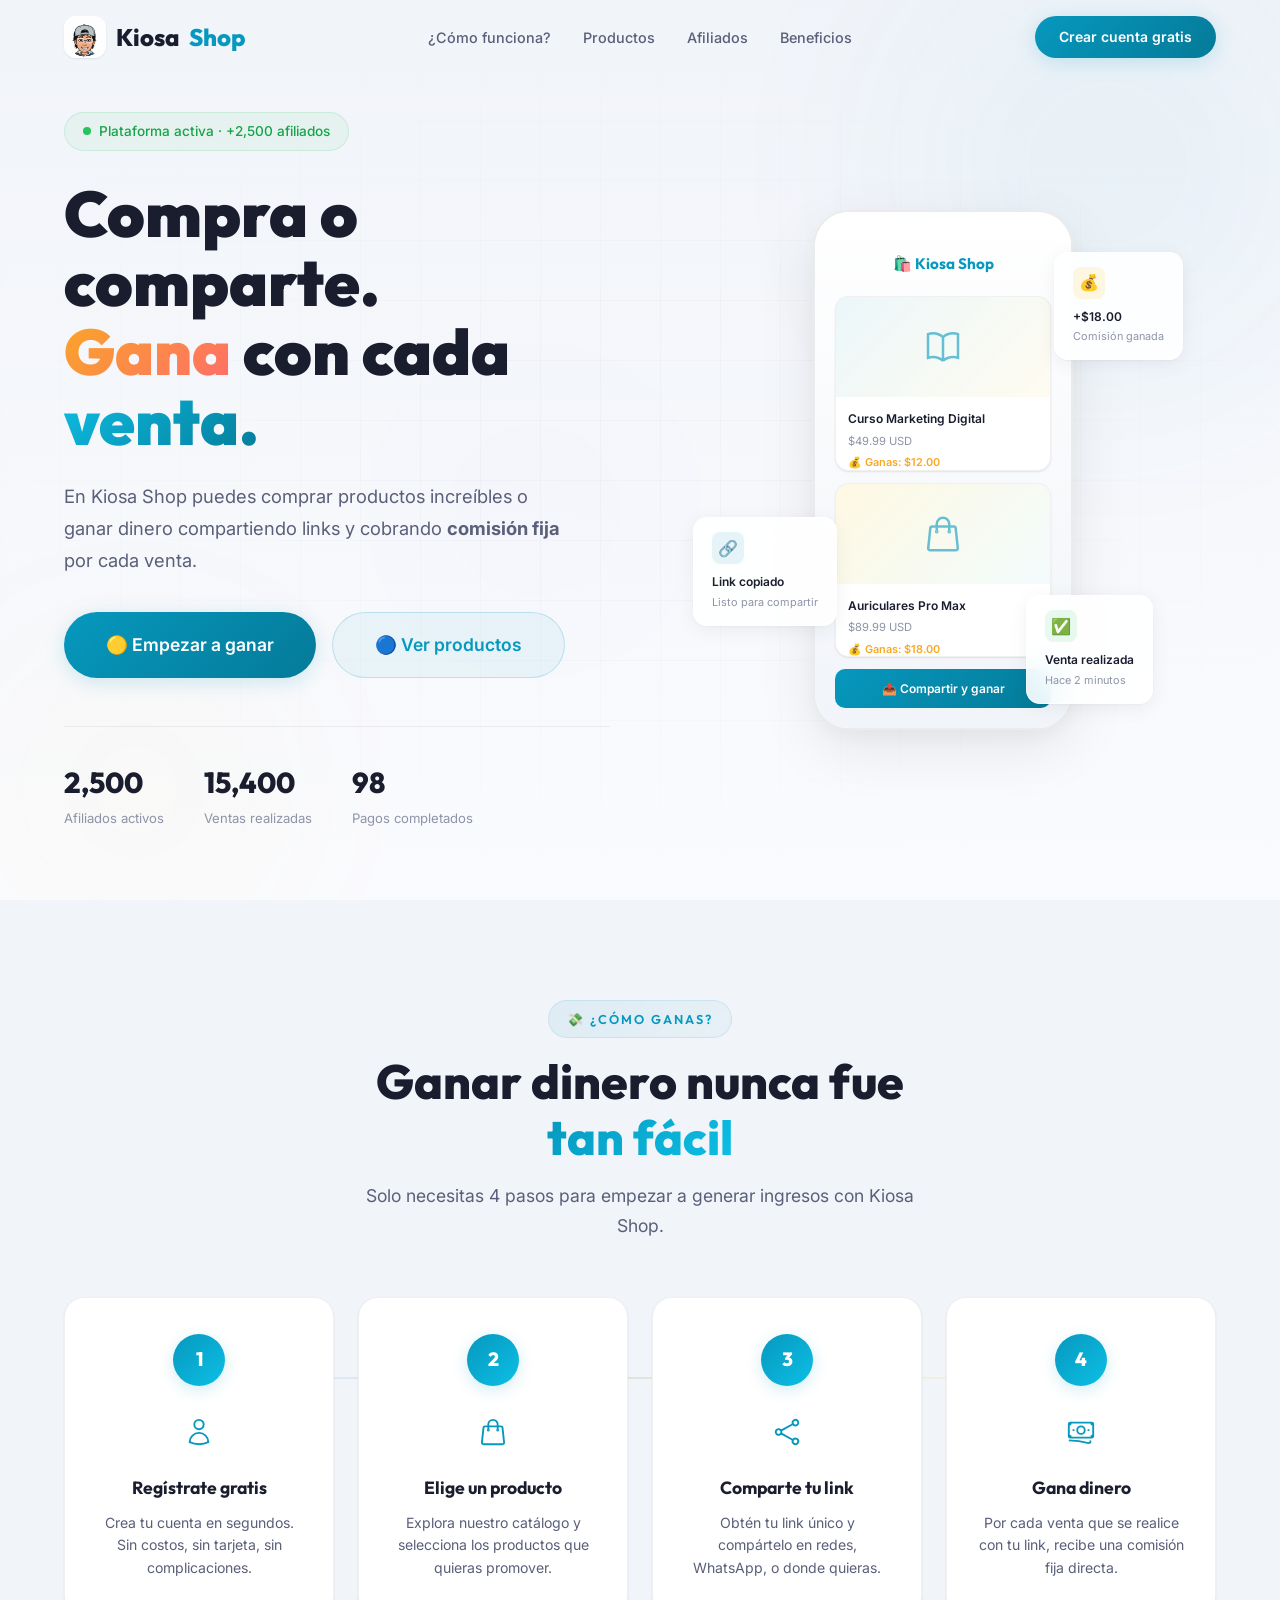
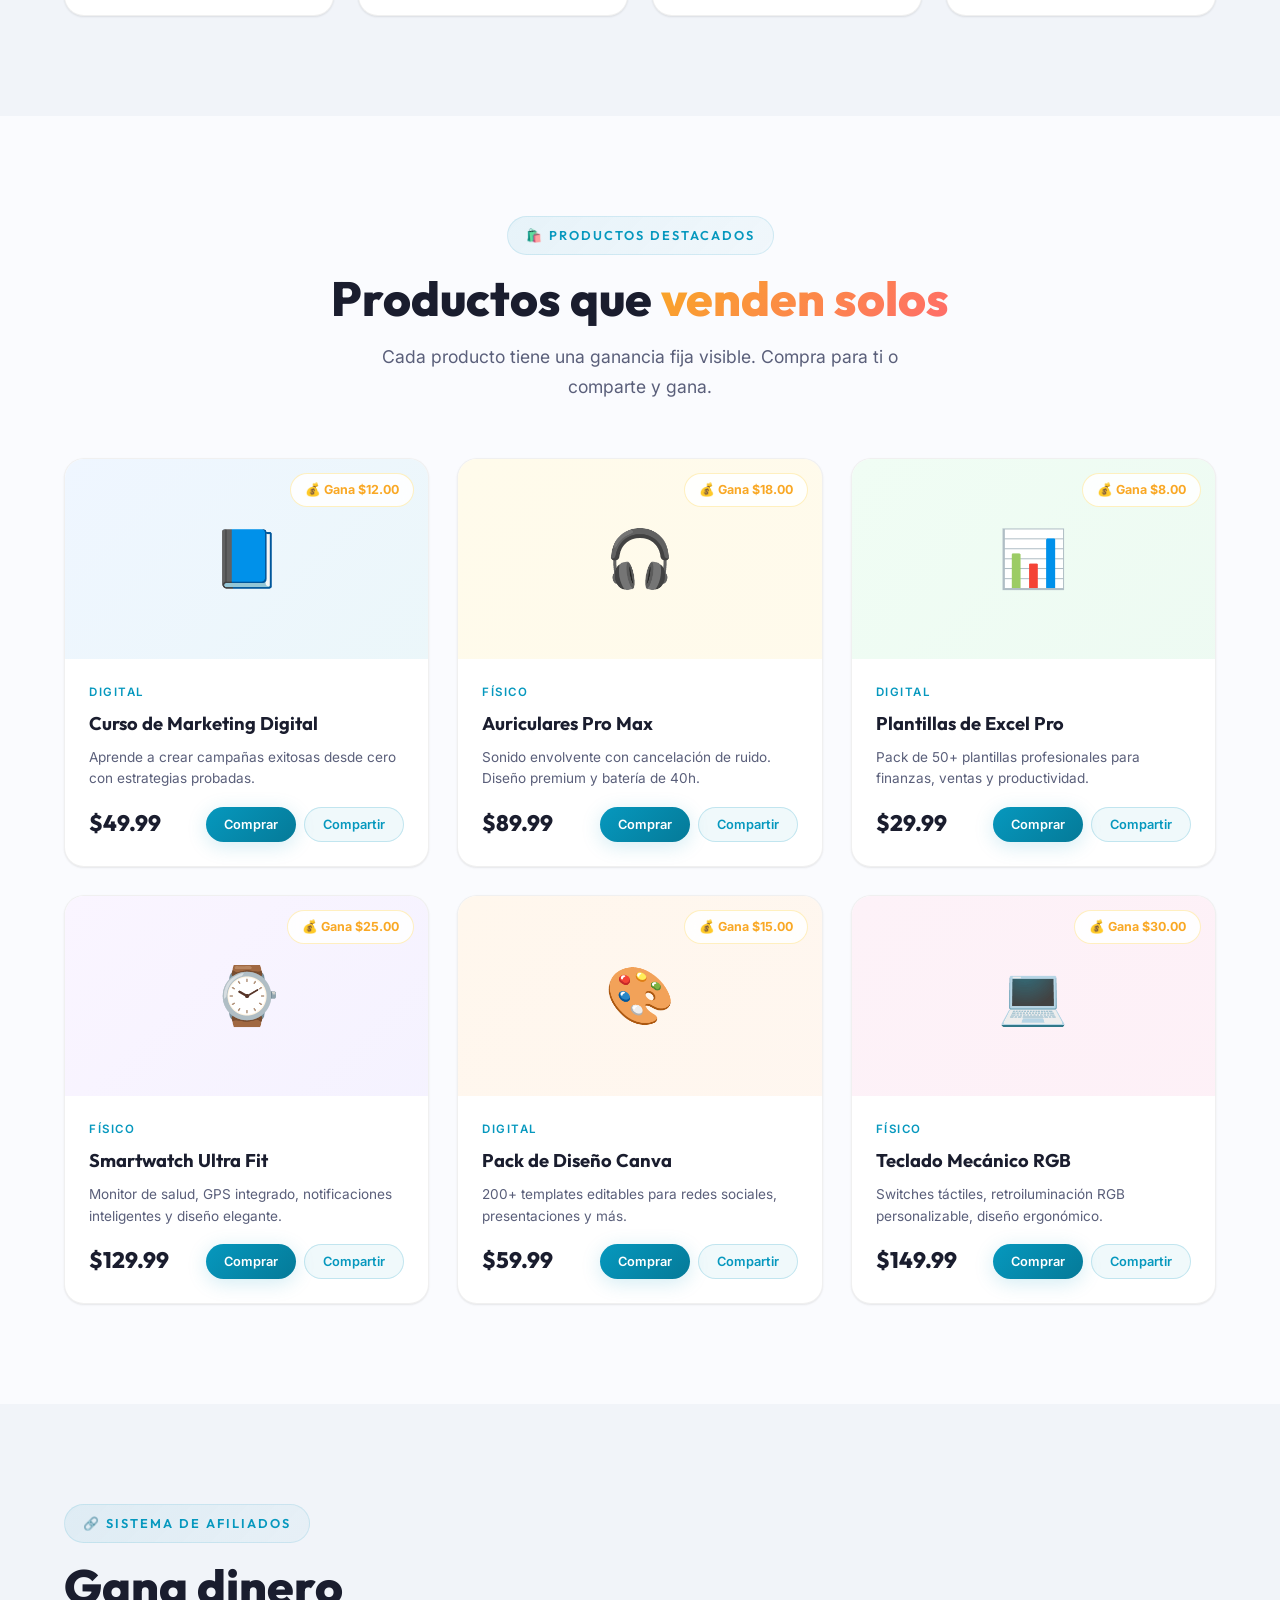
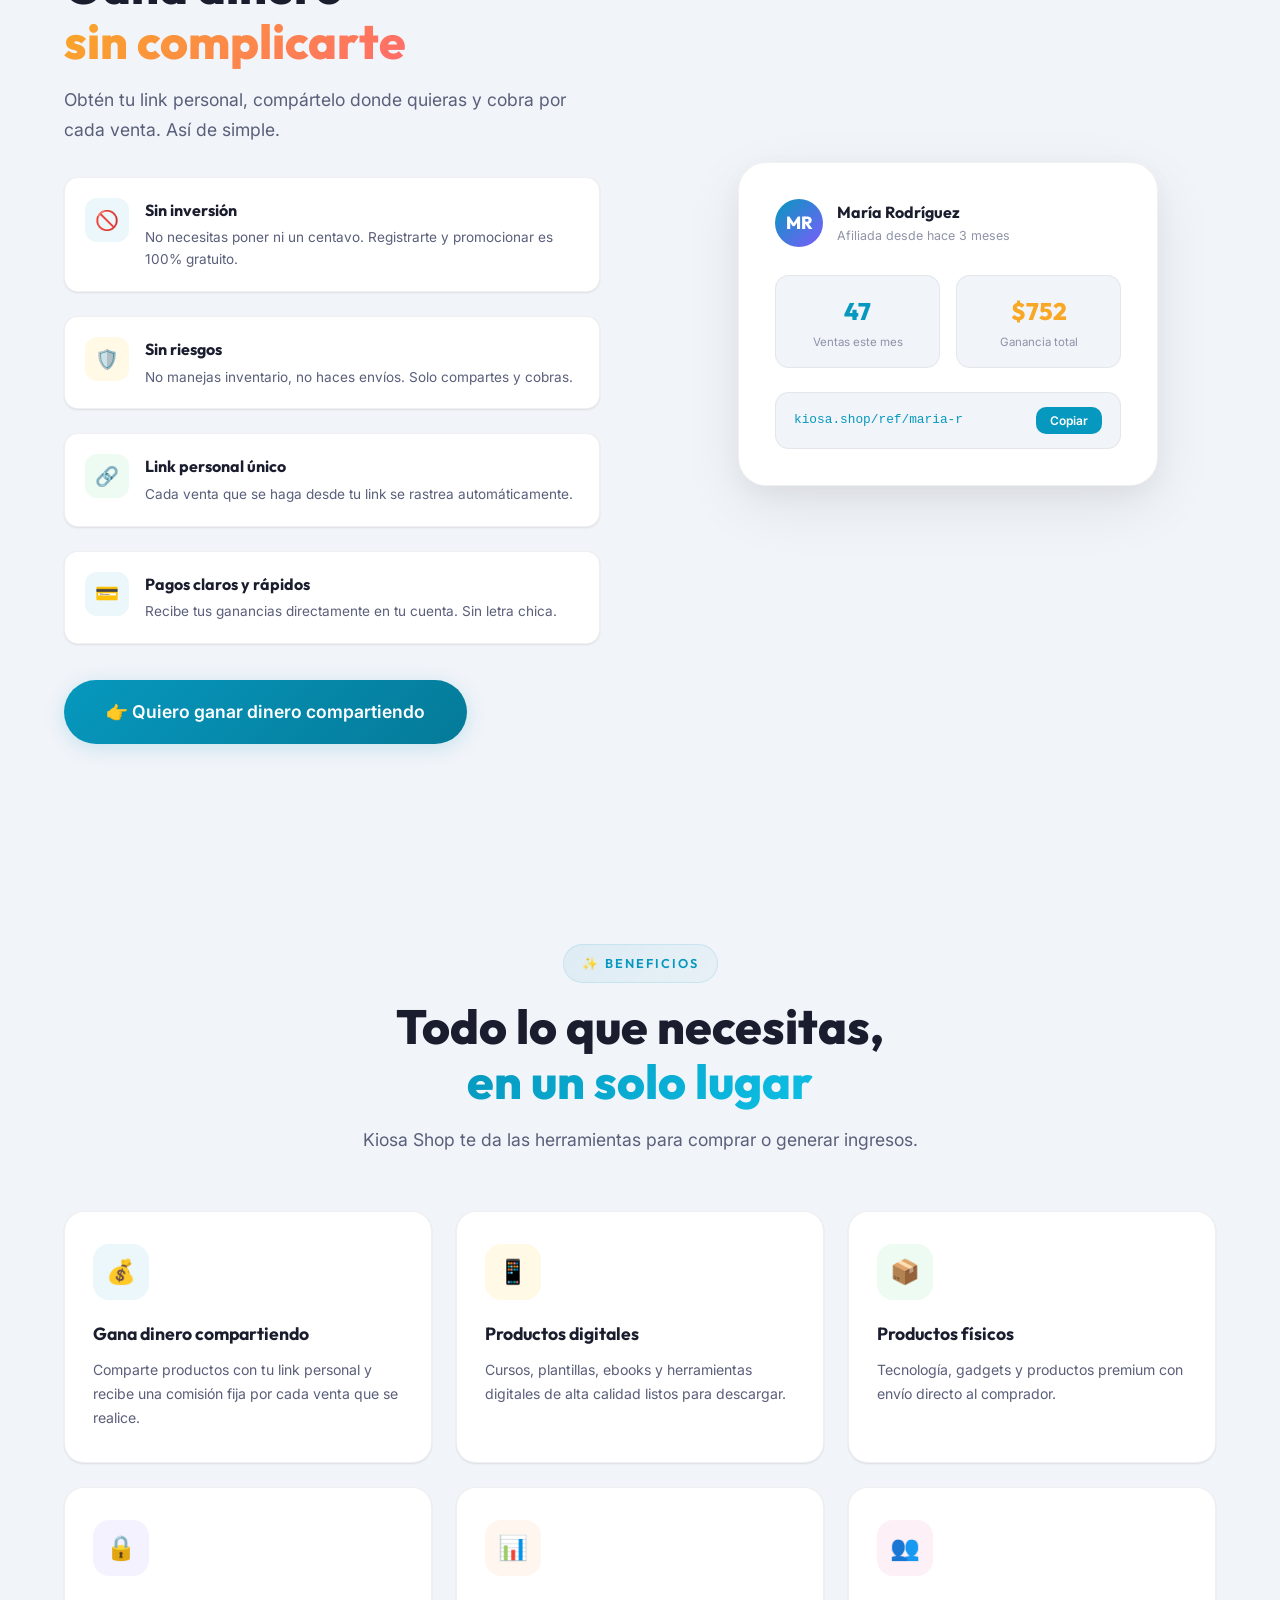
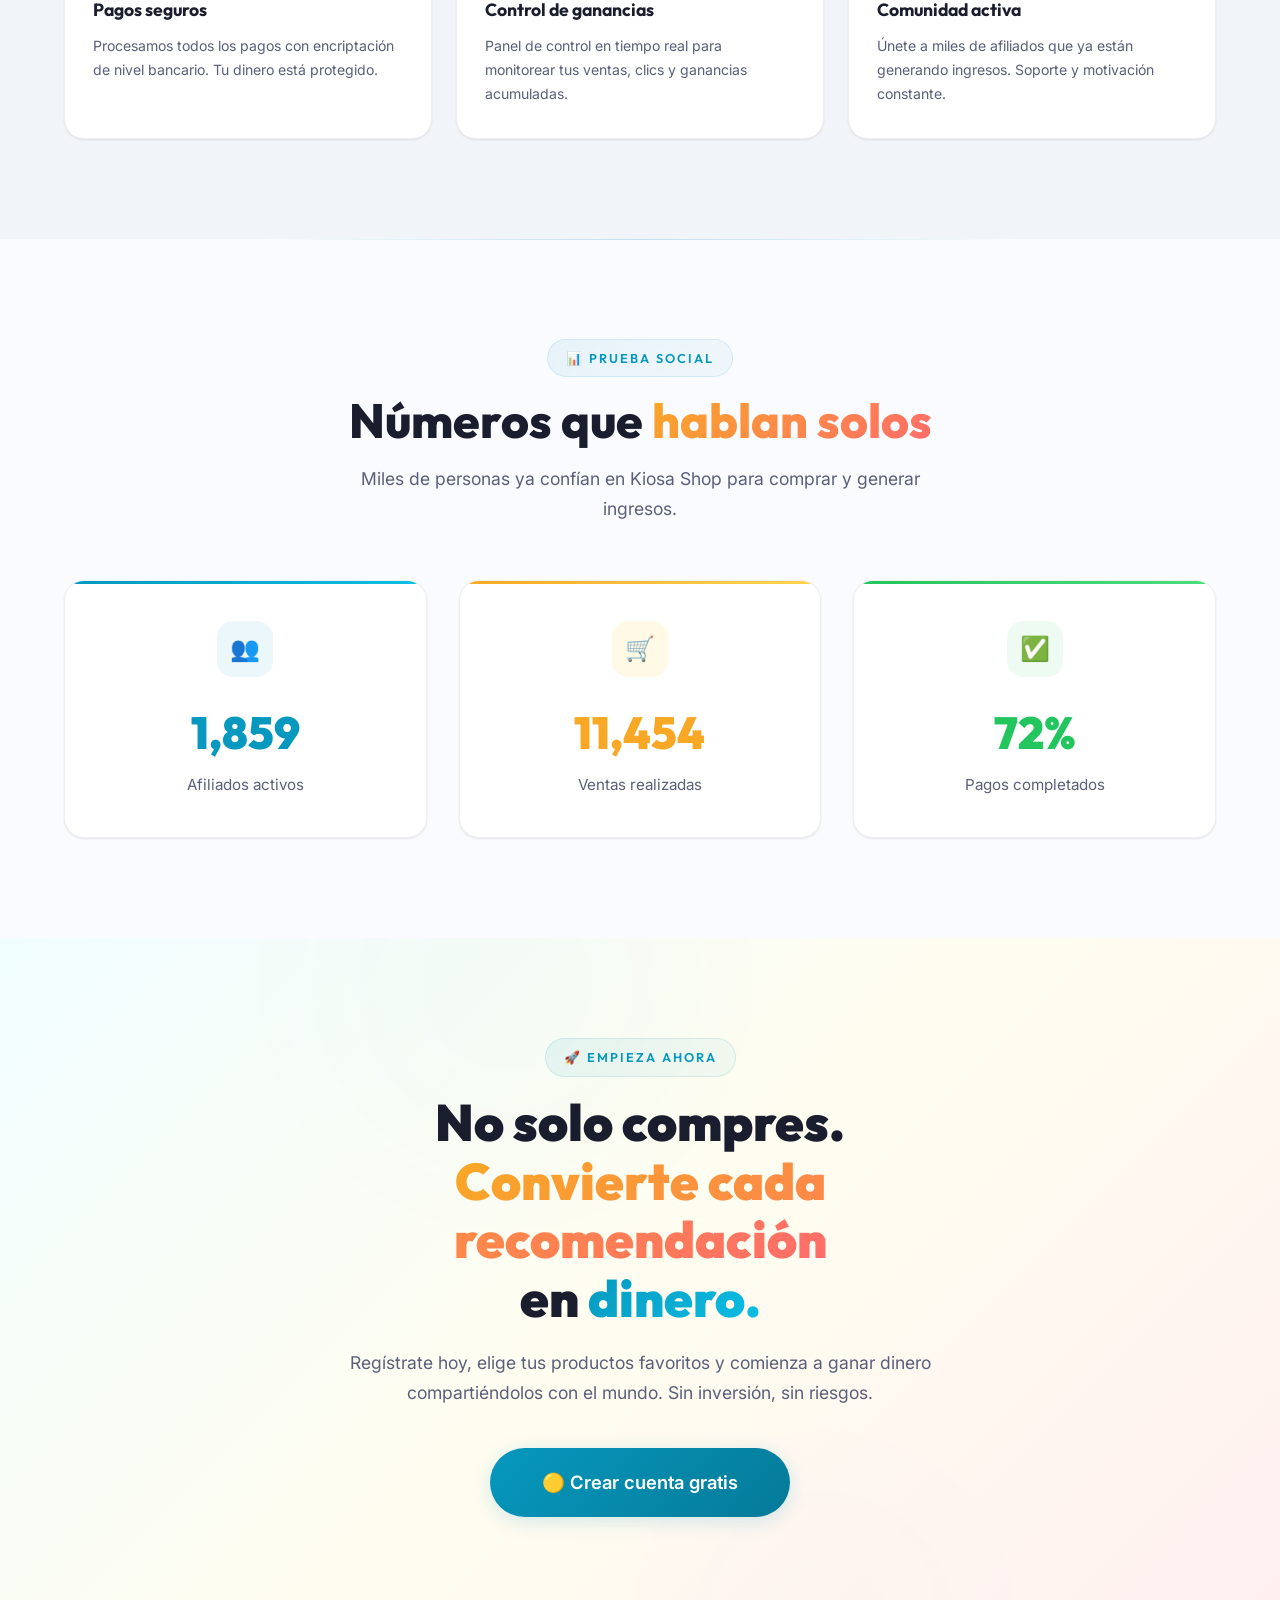
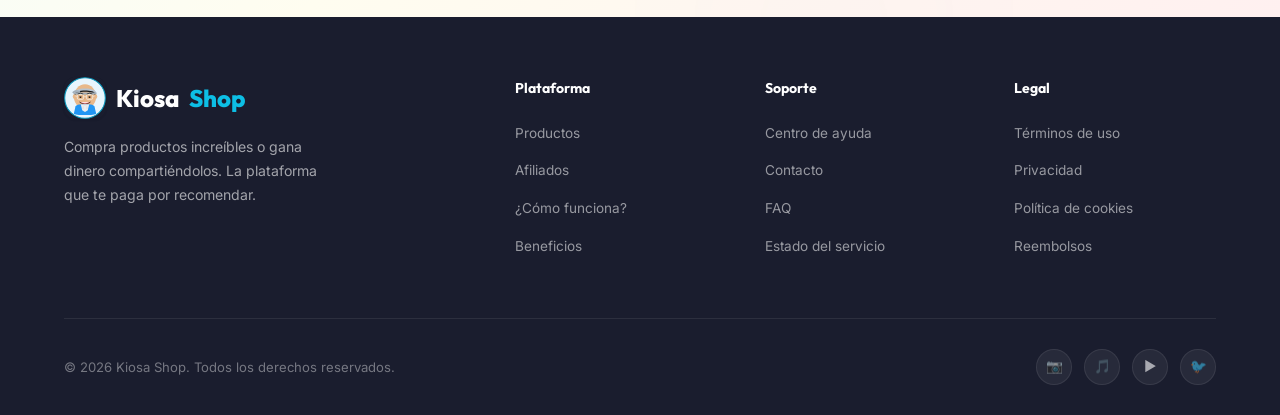
==== index.html @ d37b0665 "first commit" ====
<!DOCTYPE html>
<html lang="es">

<head>
    <meta charset="UTF-8">
    <meta name="viewport" content="width=device-width, initial-scale=1.0">
    <title>Kiosa Shop – Compra o Comparte. Gana con cada venta.</title>
    <meta name="description"
        content="En Kiosa Shop puedes comprar productos increíbles o ganar dinero compartiendo links y cobrando comisión fija por cada venta. Sin inversión, sin riesgos.">
    <link rel="stylesheet" href="index.css">
    <link rel="icon"
        href="data:image/svg+xml,<svg xmlns='http://www.w3.org/2000/svg' viewBox='0 0 100 100'><text y='.9em' font-size='90'>🛍️</text></svg>">
</head>

<body>

    <!-- Particles Background -->
    <canvas id="particles-canvas"></canvas>

    <!-- ===== NAVBAR ===== -->
    <nav class="navbar" id="navbar">
        <div class="container">
            <a href="#" class="navbar-brand">
                <img class="logo-img" src="logo.svg" alt="Kiosa Shop Logo">
                <span>Kiosa</span>
                <span>Shop</span>
            </a>

            <div class="navbar-nav" id="navbarNav">
                <a href="#how-it-works">¿Cómo funciona?</a>
                <a href="#products">Productos</a>
                <a href="#affiliate">Afiliados</a>
                <a href="#benefits">Beneficios</a>
            </div>

            <div class="navbar-cta">
                <a href="#cta-final" class="btn btn-primary btn-sm">Crear cuenta gratis</a>
            </div>

            <button class="mobile-toggle" id="mobileToggle" aria-label="Menú">
                <span></span>
                <span></span>
                <span></span>
            </button>
        </div>
    </nav>

    <!-- ===== HERO SECTION ===== -->
    <section class="hero" id="hero">
        <div class="hero-bg">
            <div class="orb orb-1"></div>
            <div class="orb orb-2"></div>
            <div class="orb orb-3"></div>
        </div>
        <div class="hero-grid-overlay"></div>

        <div class="container">
            <div class="hero-content">
                <div class="hero-badge">
                    <span class="pulse-dot"></span>
                    Plataforma activa · +2,500 afiliados
                </div>

                <h1 class="hero-title">
                    Compra o comparte.<br>
                    <span class="highlight-yellow">Gana</span> con cada
                    <span class="highlight-cyan">venta.</span>
                </h1>

                <p class="hero-subtitle">
                    En Kiosa Shop puedes comprar productos increíbles o ganar dinero
                    compartiendo links y cobrando <strong>comisión fija</strong> por cada venta.
                </p>

                <div class="hero-ctas">
                    <a href="#cta-final" class="btn btn-primary btn-lg" id="cta-hero-earn">
                        🟡 Empezar a ganar
                    </a>
                    <a href="#products" class="btn btn-secondary btn-lg" id="cta-hero-products">
                        🔵 Ver productos
                    </a>
                </div>

                <div class="hero-stats">
                    <div class="hero-stat">
                        <div class="hero-stat-value" data-count="2500">0</div>
                        <div class="hero-stat-label">Afiliados activos</div>
                    </div>
                    <div class="hero-stat">
                        <div class="hero-stat-value" data-count="15400">0</div>
                        <div class="hero-stat-label">Ventas realizadas</div>
                    </div>
                    <div class="hero-stat">
                        <div class="hero-stat-value" data-count="98">0%</div>
                        <div class="hero-stat-label">Pagos completados</div>
                    </div>
                </div>
            </div>

            <!-- Hero Visual – CSS Phone Mockup -->
            <div class="hero-visual">
                <div class="hero-visual-wrapper">
                    <div class="hero-phone">
                        <div class="hero-phone-screen">
                            <div class="phone-header">🛍️ Kiosa Shop</div>

                            <div class="phone-product-card">
                                <div class="phone-product-img">
                                    <svg viewBox="0 0 24 24" fill="none" stroke="currentColor" stroke-width="1.5">
                                        <path
                                            d="M12 6.042A8.967 8.967 0 006 3.75c-1.052 0-2.062.18-3 .512v14.25A8.987 8.987 0 016 18c2.305 0 4.408.867 6 2.292m0-14.25a8.966 8.966 0 016-2.292c1.052 0 2.062.18 3 .512v14.25A8.987 8.987 0 0018 18a8.967 8.967 0 00-6 2.292m0-14.25v14.25" />
                                    </svg>
                                </div>
                                <div class="phone-product-info">
                                    <div class="phone-product-name">Curso Marketing Digital</div>
                                    <div class="phone-product-price">$49.99 USD</div>
                                    <div class="phone-product-earn">💰 Ganas: $12.00</div>
                                </div>
                            </div>

                            <div class="phone-product-card">
                                <div class="phone-product-img"
                                    style="background: linear-gradient(135deg, rgba(250,204,21,0.12), rgba(6,182,212,0.05));">
                                    <svg viewBox="0 0 24 24" fill="none" stroke="currentColor" stroke-width="1.5">
                                        <path
                                            d="M15.75 10.5V6a3.75 3.75 0 10-7.5 0v4.5m11.356-1.993l1.263 12c.07.665-.45 1.243-1.119 1.243H4.25a1.125 1.125 0 01-1.12-1.243l1.264-12A1.125 1.125 0 015.513 7.5h12.974c.576 0 1.059.435 1.119 1.007zM8.625 10.5a.375.375 0 11-.75 0 .375.375 0 01.75 0zm7.5 0a.375.375 0 11-.75 0 .375.375 0 01.75 0z" />
                                    </svg>
                                </div>
                                <div class="phone-product-info">
                                    <div class="phone-product-name">Auriculares Pro Max</div>
                                    <div class="phone-product-price">$89.99 USD</div>
                                    <div class="phone-product-earn">💰 Ganas: $18.00</div>
                                </div>
                            </div>

                            <div class="phone-share-btn">📤 Compartir y ganar</div>
                        </div>
                    </div>

                    <!-- Floating cards -->
                    <div class="float-card float-card-1">
                        <div class="fc-icon yellow">💰</div>
                        <div class="fc-title">+$18.00</div>
                        <div class="fc-value">Comisión ganada</div>
                    </div>

                    <div class="float-card float-card-2">
                        <div class="fc-icon cyan">🔗</div>
                        <div class="fc-title">Link copiado</div>
                        <div class="fc-value">Listo para compartir</div>
                    </div>

                    <div class="float-card float-card-3">
                        <div class="fc-icon green">✅</div>
                        <div class="fc-title">Venta realizada</div>
                        <div class="fc-value">Hace 2 minutos</div>
                    </div>
                </div>
            </div>
        </div>
    </section>

    <!-- ===== HOW IT WORKS ===== -->
    <section class="section how-it-works" id="how-it-works">
        <div class="container">
            <div class="text-center">
                <div class="section-label mx-auto">💸 ¿Cómo ganas?</div>
                <h2 class="section-title">Ganar dinero nunca fue<br><span class="text-gradient-cyan">tan fácil</span>
                </h2>
                <p class="section-subtitle mx-auto">Solo necesitas 4 pasos para empezar a generar ingresos con Kiosa
                    Shop.</p>
            </div>

            <div class="how-grid">
                <div class="how-card reveal">
                    <div class="how-card-step">1</div>
                    <div class="how-card-icon">
                        <svg viewBox="0 0 24 24" fill="none" stroke="currentColor" stroke-width="1.5">
                            <path
                                d="M15.75 6a3.75 3.75 0 11-7.5 0 3.75 3.75 0 017.5 0zM4.501 20.118a7.5 7.5 0 0114.998 0A17.933 17.933 0 0112 21.75c-2.676 0-5.216-.584-7.499-1.632z" />
                        </svg>
                    </div>
                    <h3 class="how-card-title">Regístrate gratis</h3>
                    <p class="how-card-desc">Crea tu cuenta en segundos. Sin costos, sin tarjeta, sin complicaciones.
                    </p>
                </div>

                <div class="how-card reveal">
                    <div class="how-card-step">2</div>
                    <div class="how-card-icon">
                        <svg viewBox="0 0 24 24" fill="none" stroke="currentColor" stroke-width="1.5">
                            <path
                                d="M15.75 10.5V6a3.75 3.75 0 10-7.5 0v4.5m11.356-1.993l1.263 12c.07.665-.45 1.243-1.119 1.243H4.25a1.125 1.125 0 01-1.12-1.243l1.264-12A1.125 1.125 0 015.513 7.5h12.974c.576 0 1.059.435 1.119 1.007zM8.625 10.5a.375.375 0 11-.75 0 .375.375 0 01.75 0zm7.5 0a.375.375 0 11-.75 0 .375.375 0 01.75 0z" />
                        </svg>
                    </div>
                    <h3 class="how-card-title">Elige un producto</h3>
                    <p class="how-card-desc">Explora nuestro catálogo y selecciona los productos que quieras promover.
                    </p>
                </div>

                <div class="how-card reveal">
                    <div class="how-card-step">3</div>
                    <div class="how-card-icon">
                        <svg viewBox="0 0 24 24" fill="none" stroke="currentColor" stroke-width="1.5">
                            <path
                                d="M7.217 10.907a2.25 2.25 0 100 2.186m0-2.186c.18.324.283.696.283 1.093s-.103.77-.283 1.093m0-2.186l9.566-5.314m-9.566 7.5l9.566 5.314m0 0a2.25 2.25 0 103.935 2.186 2.25 2.25 0 00-3.935-2.186zm0-12.814a2.25 2.25 0 103.933-2.185 2.25 2.25 0 00-3.933 2.185z" />
                        </svg>
                    </div>
                    <h3 class="how-card-title">Comparte tu link</h3>
                    <p class="how-card-desc">Obtén tu link único y compártelo en redes, WhatsApp, o donde quieras.</p>
                </div>

                <div class="how-card reveal">
                    <div class="how-card-step">4</div>
                    <div class="how-card-icon">
                        <svg viewBox="0 0 24 24" fill="none" stroke="currentColor" stroke-width="1.5">
                            <path
                                d="M2.25 18.75a60.07 60.07 0 0115.797 2.101c.727.198 1.453-.342 1.453-1.096V18.75M3.75 4.5v.75A.75.75 0 013 6h-.75m0 0v-.375c0-.621.504-1.125 1.125-1.125H20.25M2.25 6v9m18-10.5v.75c0 .414.336.75.75.75h.75m-1.5-1.5h.375c.621 0 1.125.504 1.125 1.125v9.75c0 .621-.504 1.125-1.125 1.125h-.375m1.5-1.5H21a.75.75 0 00-.75.75v.75m0 0H3.75m0 0h-.375a1.125 1.125 0 01-1.125-1.125V15m1.5 1.5v-.75A.75.75 0 003 15h-.75M15 10.5a3 3 0 11-6 0 3 3 0 016 0zm3 0h.008v.008H18V10.5zm-12 0h.008v.008H6V10.5z" />
                        </svg>
                    </div>
                    <h3 class="how-card-title">Gana dinero</h3>
                    <p class="how-card-desc">Por cada venta que se realice con tu link, recibe una comisión fija
                        directa.</p>
                </div>
            </div>
        </div>
    </section>

    <!-- ===== PRODUCTS SECTION ===== -->
    <section class="section products" id="products">
        <div class="container">
            <div class="text-center">
                <div class="section-label mx-auto">🛍️ Productos Destacados</div>
                <h2 class="section-title">Productos que <span class="text-gradient-yellow">venden solos</span></h2>
                <p class="section-subtitle mx-auto">Cada producto tiene una ganancia fija visible. Compra para ti o
                    comparte y gana.</p>
            </div>

            <div class="products-grid">
                <!-- Product 1 -->
                <div class="product-card reveal">
                    <div class="product-card-img">
                        <div class="product-visual v1">📘</div>
                        <div class="product-earn-badge">💰 Gana $12.00</div>
                    </div>
                    <div class="product-card-body">
                        <div class="product-card-category">Digital</div>
                        <h3 class="product-card-name">Curso de Marketing Digital</h3>
                        <p class="product-card-desc">Aprende a crear campañas exitosas desde cero con estrategias
                            probadas.</p>
                        <div class="product-card-footer">
                            <div class="product-price">$49.99</div>
                            <div class="product-actions">
                                <button class="btn btn-primary btn-sm">Comprar</button>
                                <button class="btn btn-secondary btn-sm">Compartir</button>
                            </div>
                        </div>
                    </div>
                </div>

                <!-- Product 2 -->
                <div class="product-card reveal">
                    <div class="product-card-img">
                        <div class="product-visual v2">🎧</div>
                        <div class="product-earn-badge">💰 Gana $18.00</div>
                    </div>
                    <div class="product-card-body">
                        <div class="product-card-category">Físico</div>
                        <h3 class="product-card-name">Auriculares Pro Max</h3>
                        <p class="product-card-desc">Sonido envolvente con cancelación de ruido. Diseño premium y
                            batería de 40h.</p>
                        <div class="product-card-footer">
                            <div class="product-price">$89.99</div>
                            <div class="product-actions">
                                <button class="btn btn-primary btn-sm">Comprar</button>
                                <button class="btn btn-secondary btn-sm">Compartir</button>
                            </div>
                        </div>
                    </div>
                </div>

                <!-- Product 3 -->
                <div class="product-card reveal">
                    <div class="product-card-img">
                        <div class="product-visual v3">📊</div>
                        <div class="product-earn-badge">💰 Gana $8.00</div>
                    </div>
                    <div class="product-card-body">
                        <div class="product-card-category">Digital</div>
                        <h3 class="product-card-name">Plantillas de Excel Pro</h3>
                        <p class="product-card-desc">Pack de 50+ plantillas profesionales para finanzas, ventas y
                            productividad.</p>
                        <div class="product-card-footer">
                            <div class="product-price">$29.99</div>
                            <div class="product-actions">
                                <button class="btn btn-primary btn-sm">Comprar</button>
                                <button class="btn btn-secondary btn-sm">Compartir</button>
                            </div>
                        </div>
                    </div>
                </div>

                <!-- Product 4 -->
                <div class="product-card reveal">
                    <div class="product-card-img">
                        <div class="product-visual v4">⌚</div>
                        <div class="product-earn-badge">💰 Gana $25.00</div>
                    </div>
                    <div class="product-card-body">
                        <div class="product-card-category">Físico</div>
                        <h3 class="product-card-name">Smartwatch Ultra Fit</h3>
                        <p class="product-card-desc">Monitor de salud, GPS integrado, notificaciones inteligentes y
                            diseño elegante.</p>
                        <div class="product-card-footer">
                            <div class="product-price">$129.99</div>
                            <div class="product-actions">
                                <button class="btn btn-primary btn-sm">Comprar</button>
                                <button class="btn btn-secondary btn-sm">Compartir</button>
                            </div>
                        </div>
                    </div>
                </div>

                <!-- Product 5 -->
                <div class="product-card reveal">
                    <div class="product-card-img">
                        <div class="product-visual v5">🎨</div>
                        <div class="product-earn-badge">💰 Gana $15.00</div>
                    </div>
                    <div class="product-card-body">
                        <div class="product-card-category">Digital</div>
                        <h3 class="product-card-name">Pack de Diseño Canva</h3>
                        <p class="product-card-desc">200+ templates editables para redes sociales, presentaciones y más.
                        </p>
                        <div class="product-card-footer">
                            <div class="product-price">$59.99</div>
                            <div class="product-actions">
                                <button class="btn btn-primary btn-sm">Comprar</button>
                                <button class="btn btn-secondary btn-sm">Compartir</button>
                            </div>
                        </div>
                    </div>
                </div>

                <!-- Product 6 -->
                <div class="product-card reveal">
                    <div class="product-card-img">
                        <div class="product-visual v6">💻</div>
                        <div class="product-earn-badge">💰 Gana $30.00</div>
                    </div>
                    <div class="product-card-body">
                        <div class="product-card-category">Físico</div>
                        <h3 class="product-card-name">Teclado Mecánico RGB</h3>
                        <p class="product-card-desc">Switches táctiles, retroiluminación RGB personalizable, diseño
                            ergonómico.</p>
                        <div class="product-card-footer">
                            <div class="product-price">$149.99</div>
                            <div class="product-actions">
                                <button class="btn btn-primary btn-sm">Comprar</button>
                                <button class="btn btn-secondary btn-sm">Compartir</button>
                            </div>
                        </div>
                    </div>
                </div>
            </div>
        </div>
    </section>

    <!-- ===== AFFILIATE SECTION ===== -->
    <section class="section affiliate" id="affiliate">
        <div class="container">
            <div class="affiliate-info">
                <div class="section-label">🔗 Sistema de Afiliados</div>
                <h2 class="section-title">Gana dinero<br><span class="text-gradient-yellow">sin complicarte</span></h2>
                <p class="section-subtitle">Obtén tu link personal, compártelo donde quieras y cobra por cada venta. Así
                    de simple.</p>

                <div class="affiliate-features">
                    <div class="affiliate-feature reveal">
                        <div class="affiliate-feature-icon cyan-bg">🚫</div>
                        <div class="affiliate-feature-text">
                            <h4>Sin inversión</h4>
                            <p>No necesitas poner ni un centavo. Registrarte y promocionar es 100% gratuito.</p>
                        </div>
                    </div>

                    <div class="affiliate-feature reveal">
                        <div class="affiliate-feature-icon yellow-bg">🛡️</div>
                        <div class="affiliate-feature-text">
                            <h4>Sin riesgos</h4>
                            <p>No manejas inventario, no haces envíos. Solo compartes y cobras.</p>
                        </div>
                    </div>

                    <div class="affiliate-feature reveal">
                        <div class="affiliate-feature-icon green-bg">🔗</div>
                        <div class="affiliate-feature-text">
                            <h4>Link personal único</h4>
                            <p>Cada venta que se haga desde tu link se rastrea automáticamente.</p>
                        </div>
                    </div>

                    <div class="affiliate-feature reveal">
                        <div class="affiliate-feature-icon cyan-bg">💳</div>
                        <div class="affiliate-feature-text">
                            <h4>Pagos claros y rápidos</h4>
                            <p>Recibe tus ganancias directamente en tu cuenta. Sin letra chica.</p>
                        </div>
                    </div>
                </div>

                <div style="margin-top: 36px;">
                    <a href="#cta-final" class="btn btn-primary btn-lg">👉 Quiero ganar dinero compartiendo</a>
                </div>
            </div>

            <!-- Affiliate Visual Card -->
            <div class="affiliate-visual reveal">
                <div class="affiliate-visual-card">
                    <div class="av-header">
                        <div class="av-avatar">MR</div>
                        <div>
                            <div class="av-name">María Rodríguez</div>
                            <div class="av-role">Afiliada desde hace 3 meses</div>
                        </div>
                    </div>

                    <div class="av-stats">
                        <div class="av-stat">
                            <div class="av-stat-value cyan">47</div>
                            <div class="av-stat-label">Ventas este mes</div>
                        </div>
                        <div class="av-stat">
                            <div class="av-stat-value yellow">$752</div>
                            <div class="av-stat-label">Ganancia total</div>
                        </div>
                    </div>

                    <div class="av-link-box">
                        <code>kiosa.shop/ref/maria-r</code>
                        <button class="copy-btn" id="copyLinkBtn">Copiar</button>
                    </div>
                </div>
            </div>
        </div>
    </section>

    <!-- ===== BENEFITS SECTION ===== -->
    <section class="section benefits" id="benefits">
        <div class="container">
            <div class="text-center">
                <div class="section-label mx-auto">✨ Beneficios</div>
                <h2 class="section-title">Todo lo que necesitas,<br><span class="text-gradient-cyan">en un solo
                        lugar</span></h2>
                <p class="section-subtitle mx-auto">Kiosa Shop te da las herramientas para comprar o generar ingresos.
                </p>
            </div>

            <div class="benefits-grid">
                <div class="benefit-card reveal">
                    <div class="benefit-icon cyan">💰</div>
                    <h3>Gana dinero compartiendo</h3>
                    <p>Comparte productos con tu link personal y recibe una comisión fija por cada venta que se realice.
                    </p>
                </div>

                <div class="benefit-card reveal">
                    <div class="benefit-icon yellow">📱</div>
                    <h3>Productos digitales</h3>
                    <p>Cursos, plantillas, ebooks y herramientas digitales de alta calidad listos para descargar.</p>
                </div>

                <div class="benefit-card reveal">
                    <div class="benefit-icon green">📦</div>
                    <h3>Productos físicos</h3>
                    <p>Tecnología, gadgets y productos premium con envío directo al comprador.</p>
                </div>

                <div class="benefit-card reveal">
                    <div class="benefit-icon purple">🔒</div>
                    <h3>Pagos seguros</h3>
                    <p>Procesamos todos los pagos con encriptación de nivel bancario. Tu dinero está protegido.</p>
                </div>

                <div class="benefit-card reveal">
                    <div class="benefit-icon orange">📊</div>
                    <h3>Control de ganancias</h3>
                    <p>Panel de control en tiempo real para monitorear tus ventas, clics y ganancias acumuladas.</p>
                </div>

                <div class="benefit-card reveal">
                    <div class="benefit-icon pink">👥</div>
                    <h3>Comunidad activa</h3>
                    <p>Únete a miles de afiliados que ya están generando ingresos. Soporte y motivación constante.</p>
                </div>
            </div>
        </div>
    </section>

    <!-- ===== SOCIAL PROOF ===== -->
    <section class="section social-proof" id="social-proof">
        <div class="container">
            <div class="text-center">
                <div class="section-label mx-auto">📊 Prueba Social</div>
                <h2 class="section-title">Números que <span class="text-gradient-yellow">hablan solos</span></h2>
                <p class="section-subtitle mx-auto">Miles de personas ya confían en Kiosa Shop para comprar y generar
                    ingresos.</p>
            </div>

            <div class="stats-grid">
                <div class="stat-card reveal">
                    <div class="stat-card-icon">👥</div>
                    <div class="stat-card-value" data-count="2500">0</div>
                    <div class="stat-card-label">Afiliados activos</div>
                </div>

                <div class="stat-card reveal">
                    <div class="stat-card-icon">🛒</div>
                    <div class="stat-card-value" data-count="15400">0</div>
                    <div class="stat-card-label">Ventas realizadas</div>
                </div>

                <div class="stat-card reveal">
                    <div class="stat-card-icon">✅</div>
                    <div class="stat-card-value" data-count="98" data-suffix="%">0</div>
                    <div class="stat-card-label">Pagos completados</div>
                </div>
            </div>
        </div>
    </section>

    <!-- ===== CTA FINAL ===== -->
    <section class="section cta-final" id="cta-final">
        <div class="cta-final-bg">
            <div class="orb orb-1"></div>
            <div class="orb orb-2"></div>
        </div>

        <div class="container">
            <div class="cta-final-content">
                <div class="section-label mx-auto">🚀 Empieza ahora</div>
                <h2 class="cta-final-title">
                    No solo compres.<br>
                    <span class="text-gradient-yellow">Convierte cada recomendación</span><br>
                    en <span class="text-gradient-cyan">dinero.</span>
                </h2>
                <p class="cta-final-subtitle">
                    Regístrate hoy, elige tus productos favoritos y comienza a ganar
                    dinero compartiéndolos con el mundo. Sin inversión, sin riesgos.
                </p>
                <a href="#" class="btn btn-primary btn-lg" id="cta-final-btn">
                    🟡 Crear cuenta gratis
                </a>
            </div>
        </div>
    </section>

    <!-- ===== FOOTER ===== -->
    <footer class="footer">
        <div class="container">
            <div class="footer-content">
                <div class="footer-brand">
                    <a href="#" class="navbar-brand">
                        <img class="logo-img"
                            src="data:image/svg+xml,%3Csvg xmlns='http://www.w3.org/2000/svg' viewBox='0 0 120 120'%3E%3Ccircle cx='60' cy='60' r='58' fill='%23E8F5FD' stroke='url(%23g1)' stroke-width='3'/%3E%3Cellipse cx='60' cy='56' rx='32' ry='35' fill='%23E8B88A'/%3E%3Cpath d='M30 50C30 30 90 30 90 50L88 55C88 38 32 38 32 55Z' fill='%231A1A1A'/%3E%3Cpath d='M28 56C28 52 30 48 32 50L32 60C30 58 28 58 28 56Z' fill='%231A1A1A'/%3E%3Cpath d='M92 56C92 52 90 48 88 50L88 60C90 58 92 58 92 56Z' fill='%231A1A1A'/%3E%3Cpath d='M27 46C27 28 93 28 93 46L90 48C90 35 30 35 30 48Z' fill='%23B8C4D0'/%3E%3Crect x='27' y='44' width='66' height='6' rx='3' fill='%23A0ADB8'/%3E%3Cpath d='M45 44C45 40 33 38 26 44' stroke='%23A0ADB8' stroke-width='4' fill='%23B8C4D0' stroke-linecap='round'/%3E%3Cellipse cx='30' cy='56' rx='5' ry='7' fill='%23E8B88A'/%3E%3Cellipse cx='90' cy='56' rx='5' ry='7' fill='%23E8B88A'/%3E%3Crect x='38' y='50' width='18' height='14' rx='4' fill='none' stroke='%23F0E6D8' stroke-width='2.5'/%3E%3Crect x='64' y='50' width='18' height='14' rx='4' fill='none' stroke='%23F0E6D8' stroke-width='2.5'/%3E%3Cline x1='56' y1='56' x2='64' y2='56' stroke='%23F0E6D8' stroke-width='2'/%3E%3Cline x1='38' y1='56' x2='32' y2='54' stroke='%23F0E6D8' stroke-width='2'/%3E%3Cline x1='82' y1='56' x2='88' y2='54' stroke='%23F0E6D8' stroke-width='2'/%3E%3Ccircle cx='47' cy='57' r='3' fill='%232D1B0E'/%3E%3Ccircle cx='73' cy='57' r='3' fill='%232D1B0E'/%3E%3Ccircle cx='48' cy='56' r='1' fill='white'/%3E%3Ccircle cx='74' cy='56' r='1' fill='white'/%3E%3Cpath d='M40 48Q47 44 54 48' stroke='%231A1A1A' stroke-width='2' fill='none' stroke-linecap='round'/%3E%3Cpath d='M66 48Q73 44 80 48' stroke='%231A1A1A' stroke-width='2' fill='none' stroke-linecap='round'/%3E%3Cpath d='M58 62Q60 66 62 62' stroke='%23D4956E' stroke-width='1.5' fill='none' stroke-linecap='round'/%3E%3Cpath d='M45 72Q60 84 75 72' stroke='%231A1A1A' stroke-width='2' fill='%23FF6B6B' stroke-linecap='round'/%3E%3Cpath d='M48 72L72 72Q60 78 48 72' fill='white'/%3E%3Cpath d='M32 88C32 80 40 78 60 78C80 78 88 80 88 88L92 105C92 110 28 110 28 105Z' fill='%232196F3'/%3E%3Cpath d='M48 78L52 95L60 100L68 95L72 78' fill='%23ECEFF1'/%3E%3Cpath d='M50 78Q60 82 70 78' stroke='%23BDBDBD' stroke-width='1' fill='none'/%3E%3Cline x1='55' y1='84' x2='54' y2='92' stroke='%23BDBDBD' stroke-width='1'/%3E%3Cline x1='65' y1='84' x2='66' y2='92' stroke='%23BDBDBD' stroke-width='1'/%3E%3Cdefs%3E%3ClinearGradient id='g1' x1='0' y1='0' x2='120' y2='120'%3E%3Cstop offset='0%25' stop-color='%230698BE'/%3E%3Cstop offset='100%25' stop-color='%23FFC107'/%3E%3C/linearGradient%3E%3C/defs%3E%3C/svg%3E"
                            alt="Kiosa Shop Logo">
                        <span>Kiosa</span>
                        <span>Shop</span>
                    </a>
                    <p>Compra productos increíbles o gana dinero compartiéndolos. La plataforma que te paga por
                        recomendar.</p>
                </div>

                <div class="footer-col">
                    <h4>Plataforma</h4>
                    <ul>
                        <li><a href="#products">Productos</a></li>
                        <li><a href="#affiliate">Afiliados</a></li>
                        <li><a href="#how-it-works">¿Cómo funciona?</a></li>
                        <li><a href="#benefits">Beneficios</a></li>
                    </ul>
                </div>

                <div class="footer-col">
                    <h4>Soporte</h4>
                    <ul>
                        <li><a href="#">Centro de ayuda</a></li>
                        <li><a href="#">Contacto</a></li>
                        <li><a href="#">FAQ</a></li>
                        <li><a href="#">Estado del servicio</a></li>
                    </ul>
                </div>

                <div class="footer-col">
                    <h4>Legal</h4>
                    <ul>
                        <li><a href="#">Términos de uso</a></li>
                        <li><a href="#">Privacidad</a></li>
                        <li><a href="#">Política de cookies</a></li>
                        <li><a href="#">Reembolsos</a></li>
                    </ul>
                </div>
            </div>

            <div class="footer-bottom">
                <p>&copy; 2026 Kiosa Shop. Todos los derechos reservados.</p>
                <div class="footer-socials">
                    <a href="#" aria-label="Instagram">📷</a>
                    <a href="#" aria-label="TikTok">🎵</a>
                    <a href="#" aria-label="YouTube">▶️</a>
                    <a href="#" aria-label="Twitter">🐦</a>
                </div>
            </div>
        </div>
    </footer>

    <script src="main.js"></script>
</body>

</html>
---- index.css ----
/* ========================
   KIOSA SHOP – Premium Light Mode
   ======================== */

@import url('https://fonts.googleapis.com/css2?family=Inter:wght@300;400;500;600;700;800;900&family=Outfit:wght@300;400;500;600;700;800;900&display=swap');

/* ---- CSS Variables – Light Premium ---- */
:root {
    --bg-primary: #FAFBFE;
    --bg-secondary: #F1F4F9;
    --bg-card: #FFFFFF;
    --bg-card-hover: #F8FAFF;
    --border-subtle: rgba(0, 0, 0, 0.06);
    --border-glow: rgba(6, 150, 190, 0.25);

    --text-primary: #1A1D2E;
    --text-secondary: #5A5F7A;
    --text-muted: #8E93A8;

    --primary-400: #0DBFE5;
    --primary-500: #0698BE;
    --primary-600: #057A98;
    --primary-glow: rgba(6, 150, 190, 0.18);
    --primary-glow-strong: rgba(6, 150, 190, 0.30);

    --secondary-400: #FFD54F;
    --secondary-500: #FFC107;
    --secondary-600: #F9A825;
    --secondary-glow: rgba(255, 193, 7, 0.20);

    --accent-coral: #FF6B6B;
    --accent-violet: #7C5CFC;

    --danger: #EF4444;
    --success: #22C55E;

    --radius-sm: 10px;
    --radius-md: 14px;
    --radius-lg: 20px;
    --radius-xl: 28px;
    --radius-full: 9999px;

    --font-display: 'Outfit', sans-serif;
    --font-body: 'Inter', sans-serif;

    --shadow-sm: 0 1px 3px rgba(0, 0, 0, 0.04), 0 1px 2px rgba(0, 0, 0, 0.06);
    --shadow-card: 0 4px 20px rgba(0, 0, 0, 0.06), 0 1px 3px rgba(0, 0, 0, 0.04);
    --shadow-card-hover: 0 12px 40px rgba(0, 0, 0, 0.10), 0 4px 12px rgba(0, 0, 0, 0.06);
    --shadow-glow-cyan: 0 8px 30px rgba(6, 150, 190, 0.12), 0 0 60px rgba(6, 150, 190, 0.04);
    --shadow-glow-yellow: 0 8px 30px rgba(255, 193, 7, 0.12), 0 0 60px rgba(255, 193, 7, 0.04);
    --shadow-elevated: 0 20px 60px rgba(0, 0, 0, 0.08), 0 8px 24px rgba(0, 0, 0, 0.04);
}

/* ---- Reset ---- */
*,
*::before,
*::after {
    margin: 0;
    padding: 0;
    box-sizing: border-box;
}

html {
    scroll-behavior: smooth;
    -webkit-font-smoothing: antialiased;
    -moz-osx-font-smoothing: grayscale;
    font-size: 16px;
}

body {
    font-family: var(--font-body);
    background: var(--bg-primary);
    color: var(--text-primary);
    line-height: 1.6;
    overflow-x: hidden;
}

a {
    text-decoration: none;
    color: inherit;
}

ul,
ol {
    list-style: none;
}

img {
    max-width: 100%;
    display: block;
}

button {
    border: none;
    outline: none;
    cursor: pointer;
    font-family: var(--font-body);
}

/* ---- Utilities ---- */
.container {
    width: 100%;
    max-width: 1200px;
    margin: 0 auto;
    padding: 0 24px;
}

.section {
    padding: 100px 0;
    position: relative;
}

.section-label {
    display: inline-flex;
    align-items: center;
    gap: 8px;
    font-family: var(--font-display);
    font-size: 0.8rem;
    font-weight: 600;
    letter-spacing: 2px;
    text-transform: uppercase;
    color: var(--primary-500);
    margin-bottom: 16px;
    padding: 8px 18px;
    background: linear-gradient(135deg, rgba(6, 150, 190, 0.08), rgba(6, 150, 190, 0.04));
    border: 1px solid rgba(6, 150, 190, 0.12);
    border-radius: var(--radius-full);
}

.section-title {
    font-family: var(--font-display);
    font-size: clamp(2rem, 4vw, 3rem);
    font-weight: 800;
    line-height: 1.15;
    margin-bottom: 16px;
    color: var(--text-primary);
}

.section-subtitle {
    font-size: 1.1rem;
    color: var(--text-secondary);
    max-width: 580px;
    line-height: 1.7;
}

.text-gradient-cyan {
    background: linear-gradient(135deg, var(--primary-500), var(--primary-400));
    -webkit-background-clip: text;
    -webkit-text-fill-color: transparent;
    background-clip: text;
}

.text-gradient-yellow {
    background: linear-gradient(135deg, var(--secondary-600), var(--accent-coral));
    -webkit-background-clip: text;
    -webkit-text-fill-color: transparent;
    background-clip: text;
}

.text-center {
    text-align: center;
}

.mx-auto {
    margin-left: auto;
    margin-right: auto;
}

/* ---- Buttons ---- */
.btn {
    display: inline-flex;
    align-items: center;
    justify-content: center;
    gap: 10px;
    padding: 15px 32px;
    font-size: 1rem;
    font-weight: 600;
    border-radius: var(--radius-full);
    transition: all 0.35s cubic-bezier(0.4, 0, 0.2, 1);
    position: relative;
    overflow: hidden;
    white-space: nowrap;
}

.btn-primary {
    background: linear-gradient(135deg, var(--primary-500), var(--primary-600));
    color: #fff;
    box-shadow: 0 4px 20px var(--primary-glow);
}

.btn-primary:hover {
    transform: translateY(-2px);
    box-shadow: 0 8px 35px var(--primary-glow-strong), 0 0 50px rgba(6, 150, 190, 0.10);
    background: linear-gradient(135deg, var(--primary-400), var(--primary-500));
}

.btn-primary:active {
    transform: translateY(0);
}

.btn-secondary {
    background: rgba(6, 150, 190, 0.06);
    color: var(--primary-500);
    border: 1.5px solid rgba(6, 150, 190, 0.20);
}

.btn-secondary:hover {
    background: rgba(6, 150, 190, 0.12);
    border-color: rgba(6, 150, 190, 0.35);
    transform: translateY(-2px);
    box-shadow: var(--shadow-glow-cyan);
}

.btn-lg {
    padding: 18px 42px;
    font-size: 1.1rem;
}

.btn-sm {
    padding: 10px 20px;
    font-size: 0.875rem;
}

/* ---- Navbar ---- */
.navbar {
    position: fixed;
    top: 0;
    left: 0;
    width: 100%;
    z-index: 1000;
    padding: 16px 0;
    transition: all 0.4s ease;
}

.navbar.scrolled {
    padding: 10px 0;
    background: rgba(255, 255, 255, 0.85);
    backdrop-filter: blur(24px) saturate(180%);
    -webkit-backdrop-filter: blur(24px) saturate(180%);
    border-bottom: 1px solid var(--border-subtle);
    box-shadow: 0 1px 10px rgba(0, 0, 0, 0.04);
}

.navbar .container {
    display: flex;
    align-items: center;
    justify-content: space-between;
}

.navbar-brand {
    display: flex;
    align-items: center;
    gap: 10px;
    font-family: var(--font-display);
    font-size: 1.5rem;
    font-weight: 800;
    color: var(--text-primary);
}

.navbar-brand .logo-img {
    width: 42px;
    height: 42px;
    border-radius: 12px;
    object-fit: cover;
    box-shadow: var(--shadow-sm);
}

.navbar-brand .logo-icon {
    width: 38px;
    height: 38px;
}

.navbar-brand span:last-child {
    color: var(--primary-500);
}

.navbar-nav {
    display: flex;
    align-items: center;
    gap: 32px;
}

.navbar-nav a {
    font-size: 0.9rem;
    font-weight: 500;
    color: var(--text-secondary);
    transition: color 0.3s ease;
    position: relative;
}

.navbar-nav a::after {
    content: '';
    position: absolute;
    bottom: -4px;
    left: 0;
    width: 0;
    height: 2px;
    background: linear-gradient(90deg, var(--primary-500), var(--primary-400));
    transition: width 0.3s ease;
    border-radius: 2px;
}

.navbar-nav a:hover {
    color: var(--text-primary);
}

.navbar-nav a:hover::after {
    width: 100%;
}

.navbar-cta .btn {
    padding: 10px 24px;
    font-size: 0.875rem;
}

.mobile-toggle {
    display: none;
    flex-direction: column;
    gap: 5px;
    background: none;
    padding: 4px;
}

.mobile-toggle span {
    width: 24px;
    height: 2px;
    background: var(--text-primary);
    border-radius: 2px;
    transition: all 0.3s ease;
}

/* ---- CAROUSEL SECTION ---- */
.carousel-section {
    padding: 100px 0 60px;
    background: linear-gradient(180deg, #FFFFFF 0%, var(--bg-secondary) 100%);
    position: relative;
    overflow: hidden;
    z-index: 5;
    /* Explicit z-index above particles but below navbar */
}

.carousel-container {
    max-width: 1200px;
    margin: 0 auto;
    padding: 0 24px;
    position: relative;
    min-height: 450px;
    overflow: hidden;
    /* Crucial for horizontal slider */
}

.carousel-track {
    display: flex;
    flex-direction: row;
    flex-wrap: nowrap;
    transition: transform 0.8s cubic-bezier(0.65, 0, 0.35, 1);
}

.carousel-slide {
    flex: 0 0 100%;
    width: 100%;
    opacity: 0.5;
    transition: all 0.8s ease;
    padding: 10px;
    box-sizing: border-box;
}

.carousel-slide.active {
    opacity: 1;
    transform: scale(1);
}

.carousel-content {
    background: rgba(255, 255, 255, 0.85);
    backdrop-filter: blur(20px) saturate(160%);
    -webkit-backdrop-filter: blur(20px) saturate(160%);
    border: 1px solid rgba(255, 255, 255, 0.7);
    border-radius: var(--radius-xl);
    padding: 50px;
    display: grid;
    grid-template-columns: 1.1fr 0.9fr;
    gap: 40px;
    align-items: center;
    box-shadow:
        0 20px 50px rgba(0, 0, 0, 0.05),
        0 5px 15px rgba(0, 0, 0, 0.03),
        inset 0 0 0 1px rgba(255, 255, 255, 0.8);
    min-height: 420px;
    margin: 10px;
}

.carousel-text h2 {
    font-family: var(--font-display);
    font-size: clamp(2rem, 4vw, 2.8rem);
    font-weight: 850;
    line-height: 1.1;
    margin-bottom: 20px;
    color: var(--text-primary);
    letter-spacing: -0.02em;
}

.carousel-text p {
    font-size: 1.2rem;
    line-height: 1.6;
    color: var(--text-secondary);
    max-width: 90%;
}

.carousel-visual {
    display: flex;
    justify-content: center;
    align-items: center;
    padding: 20px;
}

.carousel-visual svg {
    width: 100%;
    max-width: 440px;
    height: auto;
    filter: drop-shadow(0 20px 40px rgba(6, 150, 190, 0.15));
    transition: transform 0.5s ease;
}

.carousel-slide.active .carousel-visual svg {
    transform: scale(1.05) translateY(-5px);
}

/* Navigation Dots */
.carousel-dots {
    display: flex;
    justify-content: center;
    gap: 12px;
    margin-top: 40px;
}

.carousel-dot {
    width: 12px;
    height: 12px;
    border-radius: 50%;
    background: rgba(6, 150, 190, 0.2);
    border: none;
    cursor: pointer;
    transition: all 0.3s ease;
    padding: 0;
}

.carousel-dot:hover {
    background: rgba(6, 150, 190, 0.4);
    transform: scale(1.2);
}

.carousel-dot.active {
    width: 32px;
    border-radius: 6px;
    background: var(--primary-500);
}

/* Navigation Arrows */
.carousel-arrow {
    position: absolute;
    top: 50%;
    transform: translateY(-50%);
    width: 48px;
    height: 48px;
    border-radius: 50%;
    background: rgba(255, 255, 255, 0.9);
    backdrop-filter: blur(10px);
    -webkit-backdrop-filter: blur(10px);
    border: 1px solid rgba(6, 150, 190, 0.15);
    display: flex;
    align-items: center;
    justify-content: center;
    cursor: pointer;
    transition: all 0.3s ease;
    z-index: 10;
    box-shadow: var(--shadow-card);
}

.carousel-arrow:hover {
    background: var(--primary-500);
    border-color: var(--primary-500);
    box-shadow: var(--shadow-card-hover);
    transform: translateY(-50%) scale(1.1);
}

.carousel-arrow:hover svg {
    color: #fff;
}

.carousel-arrow svg {
    width: 24px;
    height: 24px;
    color: var(--primary-500);
    transition: color 0.3s ease;
}

.carousel-arrow-left {
    left: 10px;
}

.carousel-arrow-right {
    right: 10px;
}

/* SVG Animations */
@keyframes fadeInSlide {
    from {
        opacity: 0;
        transform: translateX(20px);
    }

    to {
        opacity: 1;
        transform: translateX(0);
    }
}

@keyframes floatIcon {

    0%,
    100% {
        transform: translateY(0);
    }

    50% {
        transform: translateY(-15px);
    }
}

@keyframes floatUp {
    0% {
        transform: translateY(0);
        opacity: 1;
    }

    100% {
        transform: translateY(-30px);
        opacity: 0;
    }
}

/* Responsive */
@media (max-width: 1024px) {
    .carousel-content {
        grid-template-columns: 1fr;
        text-align: center;
        gap: 40px;
    }

    .carousel-visual {
        order: -1;
    }

    .carousel-arrow-left {
        left: 10px;
    }

    .carousel-arrow-right {
        right: 10px;
    }
}

@media (max-width: 768px) {
    .carousel-section {
        padding: 60px 0 40px;
    }

    .carousel-content {
        min-height: 300px;
    }

    .carousel-arrow {
        width: 40px;
        height: 40px;
    }

    .carousel-arrow svg {
        width: 20px;
        height: 20px;
    }
}

/* ---- HERO SECTION ---- */
.hero {
    min-height: 100vh;
    display: flex;
    align-items: center;
    position: relative;
    overflow: hidden;
    padding-top: 40px;
    /* Reduced since it's no longer the first section */
    background: linear-gradient(180deg, var(--bg-secondary) 0%, var(--bg-primary) 100%);
}

.hero-bg {
    position: absolute;
    inset: 0;
    z-index: 0;
}

.hero-bg .orb {
    position: absolute;
    border-radius: 50%;
    filter: blur(120px);
    opacity: 0.45;
    animation: orbFloat 8s ease-in-out infinite;
}

.hero-bg .orb-1 {
    width: 600px;
    height: 600px;
    background: radial-gradient(circle, rgba(6, 150, 190, 0.18) 0%, transparent 70%);
    top: -15%;
    right: -10%;
    animation-delay: 0s;
}

.hero-bg .orb-2 {
    width: 400px;
    height: 400px;
    background: radial-gradient(circle, rgba(255, 193, 7, 0.14) 0%, transparent 70%);
    bottom: -10%;
    left: -5%;
    animation-delay: 3s;
}

.hero-bg .orb-3 {
    width: 300px;
    height: 300px;
    background: radial-gradient(circle, rgba(124, 92, 252, 0.10) 0%, transparent 70%);
    top: 40%;
    left: 30%;
    animation-delay: 5s;
}

.hero-grid-overlay {
    position: absolute;
    inset: 0;
    background-image:
        linear-gradient(rgba(0, 0, 0, 0.02) 1px, transparent 1px),
        linear-gradient(90deg, rgba(0, 0, 0, 0.02) 1px, transparent 1px);
    background-size: 60px 60px;
    mask-image: radial-gradient(ellipse 60% 50% at 50% 50%, black 30%, transparent 100%);
    -webkit-mask-image: radial-gradient(ellipse 60% 50% at 50% 50%, black 30%, transparent 100%);
}

.hero .container {
    position: relative;
    z-index: 1;
    display: grid;
    grid-template-columns: 1fr 1fr;
    gap: 60px;
    align-items: center;
}

.hero-content {
    max-width: 600px;
}

.hero-badge {
    display: inline-flex;
    align-items: center;
    gap: 8px;
    padding: 8px 18px;
    background: rgba(34, 197, 94, 0.06);
    border: 1px solid rgba(34, 197, 94, 0.15);
    border-radius: var(--radius-full);
    font-size: 0.85rem;
    font-weight: 500;
    color: #16A34A;
    margin-bottom: 28px;
    animation: fadeInUp 0.8s ease forwards;
}

.hero-badge .pulse-dot {
    width: 8px;
    height: 8px;
    border-radius: 50%;
    background: var(--success);
    animation: pulse 2s infinite;
}

.hero-title {
    font-family: var(--font-display);
    font-size: clamp(2.5rem, 5.5vw, 4rem);
    font-weight: 900;
    line-height: 1.08;
    margin-bottom: 24px;
    color: var(--text-primary);
    animation: fadeInUp 0.8s ease 0.15s both;
}

.hero-title .highlight-cyan {
    background: linear-gradient(135deg, var(--primary-400), var(--primary-600));
    -webkit-background-clip: text;
    -webkit-text-fill-color: transparent;
    background-clip: text;
}

.hero-title .highlight-yellow {
    background: linear-gradient(135deg, var(--secondary-600), var(--accent-coral));
    -webkit-background-clip: text;
    -webkit-text-fill-color: transparent;
    background-clip: text;
}

.hero-subtitle {
    font-size: 1.15rem;
    line-height: 1.75;
    color: var(--text-secondary);
    margin-bottom: 36px;
    max-width: 500px;
    animation: fadeInUp 0.8s ease 0.3s both;
}

.hero-ctas {
    display: flex;
    gap: 16px;
    flex-wrap: wrap;
    animation: fadeInUp 0.8s ease 0.45s both;
}

.hero-stats {
    display: flex;
    gap: 40px;
    margin-top: 48px;
    padding-top: 32px;
    border-top: 1px solid var(--border-subtle);
    animation: fadeInUp 0.8s ease 0.6s both;
}

.hero-stat {
    text-align: left;
}

.hero-stat-value {
    font-family: var(--font-display);
    font-size: 1.8rem;
    font-weight: 800;
    color: var(--text-primary);
}

.hero-stat-label {
    font-size: 0.82rem;
    color: var(--text-muted);
    margin-top: 2px;
}

/* Hero Visual */
.hero-visual {
    position: relative;
    display: flex;
    justify-content: center;
    align-items: center;
    animation: fadeInUp 1s ease 0.4s both;
}

.hero-visual-wrapper {
    position: relative;
    width: 100%;
    max-width: 500px;
    aspect-ratio: 1;
}

.hero-phone {
    position: relative;
    width: 260px;
    height: 520px;
    background: var(--bg-card);
    border-radius: 36px;
    border: 2px solid rgba(0, 0, 0, 0.08);
    margin: 0 auto;
    overflow: hidden;
    box-shadow: var(--shadow-elevated), 0 0 0 1px rgba(255, 255, 255, 0.8) inset;
    z-index: 2;
}

.hero-phone-screen {
    width: 100%;
    height: 100%;
    background: linear-gradient(180deg, #FFFFFF, var(--bg-secondary));
    display: flex;
    flex-direction: column;
    align-items: center;
    padding: 40px 20px 20px;
}

.phone-header {
    font-family: var(--font-display);
    font-size: 0.95rem;
    font-weight: 700;
    color: var(--primary-500);
    margin-bottom: 20px;
}

.phone-product-card {
    width: 100%;
    background: #FFFFFF;
    border: 1px solid rgba(0, 0, 0, 0.06);
    border-radius: var(--radius-md);
    overflow: hidden;
    margin-bottom: 12px;
    box-shadow: var(--shadow-sm);
}

.phone-product-img {
    width: 100%;
    height: 100px;
    background: linear-gradient(135deg, rgba(6, 150, 190, 0.08), rgba(255, 193, 7, 0.06));
    display: flex;
    align-items: center;
    justify-content: center;
}

.phone-product-img svg {
    width: 40px;
    height: 40px;
    color: var(--primary-500);
    opacity: 0.6;
}

.phone-product-info {
    padding: 12px;
}

.phone-product-name {
    font-size: 0.75rem;
    font-weight: 600;
    color: var(--text-primary);
    margin-bottom: 4px;
}

.phone-product-price {
    font-size: 0.7rem;
    color: var(--text-muted);
}

.phone-product-earn {
    font-size: 0.68rem;
    color: var(--secondary-600);
    font-weight: 600;
    margin-top: 4px;
}

.phone-share-btn {
    width: 100%;
    padding: 10px;
    background: linear-gradient(135deg, var(--primary-500), var(--primary-600));
    border-radius: var(--radius-sm);
    font-size: 0.75rem;
    font-weight: 600;
    color: #fff;
    text-align: center;
    margin-top: auto;
}

/* Floating cards around the phone */
.float-card {
    position: absolute;
    background: rgba(255, 255, 255, 0.90);
    backdrop-filter: blur(16px) saturate(180%);
    -webkit-backdrop-filter: blur(16px) saturate(180%);
    border: 1px solid rgba(255, 255, 255, 0.6);
    border-radius: var(--radius-md);
    padding: 14px 18px;
    box-shadow: var(--shadow-card);
    z-index: 3;
    animation: floatCard 6s ease-in-out infinite;
}

.float-card-1 {
    top: 8%;
    right: 2%;
    animation-delay: 0s;
}

.float-card-2 {
    bottom: 20%;
    left: 0%;
    animation-delay: 2s;
}

.float-card-3 {
    bottom: 5%;
    right: 8%;
    animation-delay: 4s;
}

.float-card .fc-icon {
    width: 32px;
    height: 32px;
    border-radius: 8px;
    display: flex;
    align-items: center;
    justify-content: center;
    margin-bottom: 8px;
    font-size: 1rem;
}

.float-card .fc-icon.cyan {
    background: rgba(6, 150, 190, 0.10);
    color: var(--primary-500);
}

.float-card .fc-icon.yellow {
    background: rgba(255, 193, 7, 0.12);
    color: var(--secondary-600);
}

.float-card .fc-icon.green {
    background: rgba(34, 197, 94, 0.10);
    color: var(--success);
}

.float-card .fc-title {
    font-size: 0.75rem;
    font-weight: 600;
    color: var(--text-primary);
    white-space: nowrap;
}

.float-card .fc-value {
    font-size: 0.68rem;
    color: var(--text-muted);
    margin-top: 2px;
}

/* ---- HOW IT WORKS ---- */
.how-it-works {
    background: var(--bg-secondary);
}

.how-grid {
    display: grid;
    grid-template-columns: repeat(4, 1fr);
    gap: 24px;
    margin-top: 56px;
    position: relative;
}

.how-grid::before {
    content: '';
    position: absolute;
    top: 80px;
    left: 10%;
    right: 10%;
    height: 2px;
    background: linear-gradient(90deg, transparent, var(--primary-glow), var(--secondary-glow), transparent);
    z-index: 0;
}

.how-card {
    position: relative;
    z-index: 1;
    background: var(--bg-card);
    border: 1px solid var(--border-subtle);
    border-radius: var(--radius-lg);
    padding: 36px 28px;
    text-align: center;
    transition: all 0.4s cubic-bezier(0.4, 0, 0.2, 1);
    box-shadow: var(--shadow-sm);
}

.how-card:hover {
    transform: translateY(-8px);
    border-color: var(--border-glow);
    box-shadow: var(--shadow-card-hover);
    background: var(--bg-card);
}

.how-card-step {
    width: 52px;
    height: 52px;
    border-radius: 50%;
    display: flex;
    align-items: center;
    justify-content: center;
    margin: 0 auto 20px;
    font-family: var(--font-display);
    font-size: 1.2rem;
    font-weight: 800;
    background: linear-gradient(135deg, var(--primary-500), var(--primary-400));
    color: #fff;
    box-shadow: 0 4px 16px var(--primary-glow);
}

.how-card-icon {
    width: 52px;
    height: 52px;
    margin: 0 auto 16px;
    display: flex;
    align-items: center;
    justify-content: center;
    color: var(--primary-500);
}

.how-card-icon svg {
    width: 30px;
    height: 30px;
}

.how-card-title {
    font-family: var(--font-display);
    font-size: 1.1rem;
    font-weight: 700;
    margin-bottom: 10px;
    color: var(--text-primary);
}

.how-card-desc {
    font-size: 0.88rem;
    color: var(--text-secondary);
    line-height: 1.6;
}

/* ---- PRODUCTS SECTION ---- */
.products-grid {
    display: grid;
    grid-template-columns: repeat(3, 1fr);
    gap: 28px;
    margin-top: 56px;
}

.product-card {
    background: var(--bg-card);
    border: 1px solid var(--border-subtle);
    border-radius: var(--radius-lg);
    overflow: hidden;
    transition: all 0.4s cubic-bezier(0.4, 0, 0.2, 1);
    position: relative;
    box-shadow: var(--shadow-sm);
}

.product-card:hover {
    transform: translateY(-6px);
    border-color: rgba(6, 150, 190, 0.15);
    box-shadow: var(--shadow-card-hover);
}

.product-card-img {
    width: 100%;
    height: 200px;
    position: relative;
    overflow: hidden;
}

.product-card-img .product-visual {
    width: 100%;
    height: 100%;
    display: flex;
    align-items: center;
    justify-content: center;
    font-size: 3.5rem;
}

.product-card-img .product-visual.v1 {
    background: linear-gradient(135deg, #EFF6FF, rgba(6, 150, 190, 0.08));
}

.product-card-img .product-visual.v2 {
    background: linear-gradient(135deg, #FFFBEB, rgba(255, 193, 7, 0.08));
}

.product-card-img .product-visual.v3 {
    background: linear-gradient(135deg, #F0FDF4, rgba(34, 197, 94, 0.08));
}

.product-card-img .product-visual.v4 {
    background: linear-gradient(135deg, #FAF5FF, rgba(124, 92, 252, 0.08));
}

.product-card-img .product-visual.v5 {
    background: linear-gradient(135deg, #FFF7ED, rgba(251, 146, 60, 0.08));
}

.product-card-img .product-visual.v6 {
    background: linear-gradient(135deg, #FDF2F8, rgba(236, 72, 153, 0.08));
}

.product-earn-badge {
    position: absolute;
    top: 14px;
    right: 14px;
    background: rgba(255, 255, 255, 0.88);
    backdrop-filter: blur(8px);
    -webkit-backdrop-filter: blur(8px);
    border: 1px solid rgba(255, 193, 7, 0.25);
    border-radius: var(--radius-full);
    padding: 6px 14px;
    font-size: 0.78rem;
    font-weight: 700;
    color: var(--secondary-600);
}

.product-card-body {
    padding: 24px;
}

.product-card-category {
    font-size: 0.72rem;
    text-transform: uppercase;
    letter-spacing: 1.5px;
    color: var(--primary-500);
    font-weight: 600;
    margin-bottom: 8px;
}

.product-card-name {
    font-family: var(--font-display);
    font-size: 1.15rem;
    font-weight: 700;
    margin-bottom: 8px;
    color: var(--text-primary);
}

.product-card-desc {
    font-size: 0.85rem;
    color: var(--text-secondary);
    margin-bottom: 16px;
    line-height: 1.6;
}

.product-card-footer {
    display: flex;
    align-items: center;
    justify-content: space-between;
}

.product-price {
    font-family: var(--font-display);
    font-size: 1.4rem;
    font-weight: 800;
    color: var(--text-primary);
}

.product-actions {
    display: flex;
    gap: 8px;
}

.product-actions .btn {
    padding: 9px 18px;
    font-size: 0.8rem;
}

/* ---- AFFILIATE SECTION ---- */
.affiliate {
    background: var(--bg-secondary);
    overflow: hidden;
}

.affiliate .container {
    display: grid;
    grid-template-columns: 1fr 1fr;
    gap: 80px;
    align-items: center;
}

.affiliate-features {
    display: flex;
    flex-direction: column;
    gap: 24px;
    margin-top: 32px;
}

.affiliate-feature {
    display: flex;
    gap: 16px;
    align-items: flex-start;
    padding: 20px;
    background: var(--bg-card);
    border: 1px solid var(--border-subtle);
    border-radius: var(--radius-md);
    transition: all 0.3s ease;
    box-shadow: var(--shadow-sm);
}

.affiliate-feature:hover {
    border-color: var(--border-glow);
    box-shadow: var(--shadow-card);
    background: var(--bg-card);
}

.affiliate-feature-icon {
    width: 44px;
    height: 44px;
    min-width: 44px;
    border-radius: 12px;
    display: flex;
    align-items: center;
    justify-content: center;
    font-size: 1.2rem;
}

.affiliate-feature-icon.cyan-bg {
    background: rgba(6, 150, 190, 0.08);
    color: var(--primary-500);
}

.affiliate-feature-icon.yellow-bg {
    background: rgba(255, 193, 7, 0.10);
    color: var(--secondary-600);
}

.affiliate-feature-icon.green-bg {
    background: rgba(34, 197, 94, 0.08);
    color: var(--success);
}

.affiliate-feature-text h4 {
    font-family: var(--font-display);
    font-size: 1rem;
    font-weight: 700;
    margin-bottom: 4px;
    color: var(--text-primary);
}

.affiliate-feature-text p {
    font-size: 0.85rem;
    color: var(--text-secondary);
    line-height: 1.6;
}

/* Affiliate visual */
.affiliate-visual {
    position: relative;
    display: flex;
    justify-content: center;
    align-items: center;
}

.affiliate-visual-card {
    width: 100%;
    max-width: 420px;
    background: var(--bg-card);
    border: 1px solid var(--border-subtle);
    border-radius: var(--radius-xl);
    padding: 36px;
    box-shadow: var(--shadow-elevated);
}

.av-header {
    display: flex;
    align-items: center;
    gap: 14px;
    margin-bottom: 28px;
}

.av-avatar {
    width: 48px;
    height: 48px;
    border-radius: 50%;
    background: linear-gradient(135deg, var(--primary-500), var(--accent-violet));
    display: flex;
    align-items: center;
    justify-content: center;
    font-family: var(--font-display);
    font-weight: 800;
    font-size: 1.1rem;
    color: #fff;
}

.av-name {
    font-family: var(--font-display);
    font-weight: 700;
    font-size: 1rem;
    color: var(--text-primary);
}

.av-role {
    font-size: 0.78rem;
    color: var(--text-muted);
}

.av-stats {
    display: grid;
    grid-template-columns: 1fr 1fr;
    gap: 16px;
    margin-bottom: 24px;
}

.av-stat {
    background: var(--bg-secondary);
    border-radius: var(--radius-md);
    padding: 16px;
    text-align: center;
    border: 1px solid var(--border-subtle);
}

.av-stat-value {
    font-family: var(--font-display);
    font-size: 1.5rem;
    font-weight: 800;
}

.av-stat-value.cyan {
    color: var(--primary-500);
}

.av-stat-value.yellow {
    color: var(--secondary-600);
}

.av-stat-label {
    font-size: 0.72rem;
    color: var(--text-muted);
    margin-top: 2px;
}

.av-link-box {
    background: var(--bg-secondary);
    border: 1px solid var(--border-subtle);
    border-radius: var(--radius-md);
    padding: 14px 18px;
    display: flex;
    align-items: center;
    justify-content: space-between;
    gap: 12px;
}

.av-link-box code {
    font-size: 0.8rem;
    color: var(--primary-500);
    overflow: hidden;
    text-overflow: ellipsis;
    white-space: nowrap;
}

.av-link-box .copy-btn {
    padding: 6px 14px;
    background: var(--primary-500);
    color: #fff;
    border-radius: var(--radius-sm);
    font-size: 0.75rem;
    font-weight: 600;
    white-space: nowrap;
    transition: all 0.3s ease;
}

.av-link-box .copy-btn:hover {
    background: var(--primary-400);
}

/* ---- SOCIAL PROOF ---- */
.social-proof {
    background: var(--bg-primary);
    position: relative;
}

.social-proof::before {
    content: '';
    position: absolute;
    top: 0;
    left: 50%;
    transform: translateX(-50%);
    width: 60%;
    height: 1px;
    background: linear-gradient(90deg, transparent, var(--border-glow), transparent);
}

.stats-grid {
    display: grid;
    grid-template-columns: repeat(3, 1fr);
    gap: 32px;
    margin-top: 56px;
}

.stat-card {
    background: var(--bg-card);
    border: 1px solid var(--border-subtle);
    border-radius: var(--radius-lg);
    padding: 40px 32px;
    text-align: center;
    position: relative;
    overflow: hidden;
    transition: all 0.4s ease;
    box-shadow: var(--shadow-sm);
}

.stat-card:hover {
    border-color: var(--border-glow);
    box-shadow: var(--shadow-card-hover);
    transform: translateY(-4px);
}

.stat-card::before {
    content: '';
    position: absolute;
    top: 0;
    left: 0;
    right: 0;
    height: 3px;
}

.stat-card:nth-child(1)::before {
    background: linear-gradient(90deg, var(--primary-500), var(--primary-400));
}

.stat-card:nth-child(2)::before {
    background: linear-gradient(90deg, var(--secondary-600), var(--secondary-400));
}

.stat-card:nth-child(3)::before {
    background: linear-gradient(90deg, var(--success), #4ADE80);
}

.stat-card-icon {
    width: 56px;
    height: 56px;
    border-radius: 16px;
    display: flex;
    align-items: center;
    justify-content: center;
    margin: 0 auto 20px;
    font-size: 1.5rem;
}

.stat-card:nth-child(1) .stat-card-icon {
    background: rgba(6, 150, 190, 0.08);
    color: var(--primary-500);
}

.stat-card:nth-child(2) .stat-card-icon {
    background: rgba(255, 193, 7, 0.10);
    color: var(--secondary-600);
}

.stat-card:nth-child(3) .stat-card-icon {
    background: rgba(34, 197, 94, 0.08);
    color: var(--success);
}

.stat-card-value {
    font-family: var(--font-display);
    font-size: 2.8rem;
    font-weight: 900;
    margin-bottom: 4px;
}

.stat-card:nth-child(1) .stat-card-value {
    color: var(--primary-500);
}

.stat-card:nth-child(2) .stat-card-value {
    color: var(--secondary-600);
}

.stat-card:nth-child(3) .stat-card-value {
    color: var(--success);
}

.stat-card-label {
    font-size: 0.95rem;
    color: var(--text-secondary);
}

/* ---- BENEFITS SECTION ---- */
.benefits {
    background: var(--bg-secondary);
}

.benefits-grid {
    display: grid;
    grid-template-columns: repeat(3, 1fr);
    gap: 24px;
    margin-top: 56px;
}

.benefit-card {
    background: var(--bg-card);
    border: 1px solid var(--border-subtle);
    border-radius: var(--radius-lg);
    padding: 32px 28px;
    transition: all 0.4s cubic-bezier(0.4, 0, 0.2, 1);
    position: relative;
    overflow: hidden;
    box-shadow: var(--shadow-sm);
}

.benefit-card::before {
    content: '';
    position: absolute;
    top: 0;
    left: 0;
    right: 0;
    bottom: 0;
    background: radial-gradient(ellipse at top left, rgba(6, 150, 190, 0.04), transparent 60%);
    opacity: 0;
    transition: opacity 0.4s ease;
}

.benefit-card:hover::before {
    opacity: 1;
}

.benefit-card:hover {
    transform: translateY(-6px);
    border-color: rgba(6, 150, 190, 0.15);
    box-shadow: var(--shadow-card-hover);
}

.benefit-icon {
    width: 56px;
    height: 56px;
    border-radius: 16px;
    display: flex;
    align-items: center;
    justify-content: center;
    margin-bottom: 20px;
    font-size: 1.5rem;
    position: relative;
    z-index: 1;
}

.benefit-icon.cyan {
    background: rgba(6, 150, 190, 0.08);
    color: var(--primary-500);
}

.benefit-icon.yellow {
    background: rgba(255, 193, 7, 0.10);
    color: var(--secondary-600);
}

.benefit-icon.green {
    background: rgba(34, 197, 94, 0.08);
    color: var(--success);
}

.benefit-icon.purple {
    background: rgba(124, 92, 252, 0.08);
    color: var(--accent-violet);
}

.benefit-icon.orange {
    background: rgba(251, 146, 60, 0.08);
    color: #FB923C;
}

.benefit-icon.pink {
    background: rgba(236, 72, 153, 0.08);
    color: #EC4899;
}

.benefit-card h3 {
    font-family: var(--font-display);
    font-size: 1.1rem;
    font-weight: 700;
    margin-bottom: 10px;
    position: relative;
    z-index: 1;
    color: var(--text-primary);
}

.benefit-card p {
    font-size: 0.88rem;
    color: var(--text-secondary);
    line-height: 1.7;
    position: relative;
    z-index: 1;
}

/* ---- CTA FINAL ---- */
.cta-final {
    background: linear-gradient(135deg, #F0FDFF 0%, #FFFDF0 50%, #FFF0F0 100%);
    position: relative;
    overflow: hidden;
}

.cta-final-bg {
    position: absolute;
    inset: 0;
    overflow: hidden;
}

.cta-final-bg .orb {
    position: absolute;
    border-radius: 50%;
    filter: blur(100px);
    opacity: 0.3;
}

.cta-final-bg .orb-1 {
    width: 500px;
    height: 500px;
    background: radial-gradient(circle, rgba(6, 150, 190, 0.12) 0%, transparent 70%);
    top: -30%;
    left: 20%;
}

.cta-final-bg .orb-2 {
    width: 400px;
    height: 400px;
    background: radial-gradient(circle, rgba(124, 92, 252, 0.10) 0%, transparent 70%);
    bottom: -30%;
    right: 20%;
}

.cta-final-content {
    position: relative;
    z-index: 1;
    text-align: center;
    max-width: 700px;
    margin: 0 auto;
}

.cta-final-title {
    font-family: var(--font-display);
    font-size: clamp(2rem, 4.5vw, 3.2rem);
    font-weight: 900;
    line-height: 1.15;
    margin-bottom: 20px;
    color: var(--text-primary);
}

.cta-final-subtitle {
    font-size: 1.1rem;
    color: var(--text-secondary);
    margin-bottom: 40px;
    line-height: 1.7;
}

.cta-final .btn-primary {
    padding: 20px 52px;
    font-size: 1.15rem;
}

/* ---- FOOTER ---- */
.footer {
    background: #1A1D2E;
    padding: 60px 0 30px;
    border-top: none;
    color: #fff;
}

.footer-content {
    display: grid;
    grid-template-columns: 2fr 1fr 1fr 1fr;
    gap: 48px;
    margin-bottom: 48px;
}

.footer-brand {
    max-width: 280px;
}

.footer-brand .navbar-brand {
    margin-bottom: 16px;
    color: #fff;
}

.footer-brand .navbar-brand span:last-child {
    color: var(--primary-400);
}

.footer-brand p {
    font-size: 0.88rem;
    color: rgba(255, 255, 255, 0.6);
    line-height: 1.7;
}

.footer-col h4 {
    font-family: var(--font-display);
    font-size: 0.88rem;
    font-weight: 700;
    margin-bottom: 20px;
    color: #fff;
}

.footer-col ul li {
    margin-bottom: 12px;
}

.footer-col ul li a {
    font-size: 0.85rem;
    color: rgba(255, 255, 255, 0.55);
    transition: color 0.3s ease;
}

.footer-col ul li a:hover {
    color: var(--primary-400);
}

.footer-bottom {
    display: flex;
    align-items: center;
    justify-content: space-between;
    padding-top: 30px;
    border-top: 1px solid rgba(255, 255, 255, 0.08);
}

.footer-bottom p {
    font-size: 0.82rem;
    color: rgba(255, 255, 255, 0.4);
}

.footer-socials {
    display: flex;
    gap: 12px;
}

.footer-socials a {
    width: 36px;
    height: 36px;
    border-radius: 50%;
    display: flex;
    align-items: center;
    justify-content: center;
    background: rgba(255, 255, 255, 0.06);
    border: 1px solid rgba(255, 255, 255, 0.08);
    color: rgba(255, 255, 255, 0.6);
    transition: all 0.3s ease;
    font-size: 0.85rem;
}

.footer-socials a:hover {
    border-color: var(--primary-500);
    color: var(--primary-400);
    background: rgba(6, 150, 190, 0.12);
}

/* ---- ANIMATIONS ---- */
@keyframes fadeInUp {
    from {
        opacity: 0;
        transform: translateY(30px);
    }

    to {
        opacity: 1;
        transform: translateY(0);
    }
}

@keyframes orbFloat {

    0%,
    100% {
        transform: translate(0, 0) scale(1);
    }

    33% {
        transform: translate(20px, -30px) scale(1.05);
    }

    66% {
        transform: translate(-15px, 20px) scale(0.95);
    }
}

@keyframes floatCard {

    0%,
    100% {
        transform: translateY(0);
    }

    50% {
        transform: translateY(-12px);
    }
}

@keyframes pulse {

    0%,
    100% {
        opacity: 1;
        transform: scale(1);
    }

    50% {
        opacity: 0.5;
        transform: scale(1.5);
    }
}

@keyframes countUp {
    from {
        opacity: 0;
        transform: translateY(10px);
    }

    to {
        opacity: 1;
        transform: translateY(0);
    }
}

/* Scroll reveal */
.reveal {
    opacity: 0;
    transform: translateY(40px);
    transition: all 0.7s cubic-bezier(0.4, 0, 0.2, 1);
}

.reveal.active {
    opacity: 1;
    transform: translateY(0);
}

/* ---- RESPONSIVE ---- */
@media (max-width: 1024px) {
    .hero .container {
        grid-template-columns: 1fr;
        text-align: center;
    }

    .hero-content {
        max-width: 100%;
    }

    .hero-subtitle {
        max-width: 100%;
        margin-left: auto;
        margin-right: auto;
    }

    .hero-ctas {
        justify-content: center;
    }

    .hero-stats {
        justify-content: center;
    }

    .hero-visual {
        display: none;
    }

    .how-grid {
        grid-template-columns: repeat(2, 1fr);
    }

    .how-grid::before {
        display: none;
    }

    .products-grid {
        grid-template-columns: repeat(2, 1fr);
    }

    .affiliate .container {
        grid-template-columns: 1fr;
    }

    .affiliate-visual {
        order: -1;
    }

    .footer-content {
        grid-template-columns: 1fr 1fr;
    }
}

@media (max-width: 768px) {
    .section {
        padding: 70px 0;
    }

    .navbar-nav {
        display: none;
        position: absolute;
        top: 100%;
        left: 0;
        width: 100%;
        background: rgba(255, 255, 255, 0.96);
        backdrop-filter: blur(24px);
        -webkit-backdrop-filter: blur(24px);
        flex-direction: column;
        padding: 24px;
        gap: 16px;
        border-bottom: 1px solid var(--border-subtle);
        box-shadow: 0 8px 30px rgba(0, 0, 0, 0.06);
    }

    .navbar-nav.active {
        display: flex;
    }

    .navbar-cta {
        display: none;
    }

    .mobile-toggle {
        display: flex;
    }

    .how-grid {
        grid-template-columns: 1fr;
    }

    .products-grid {
        grid-template-columns: 1fr;
    }

    .benefits-grid {
        grid-template-columns: 1fr;
    }

    .stats-grid {
        grid-template-columns: 1fr;
    }

    .hero-stats {
        flex-wrap: wrap;
        gap: 24px;
    }

    .footer-content {
        grid-template-columns: 1fr;
        gap: 32px;
    }

    .footer-bottom {
        flex-direction: column;
        gap: 16px;
        text-align: center;
    }
}

@media (max-width: 480px) {
    .hero-title {
        font-size: 2rem;
    }

    .hero-ctas {
        flex-direction: column;
        align-items: stretch;
    }

    .btn {
        text-align: center;
    }

    .product-card-footer {
        flex-direction: column;
        gap: 12px;
        align-items: flex-start;
    }
}

/* ---- Particles Canvas ---- */
#particles-canvas {
    position: fixed;
    top: 0;
    left: 0;
    width: 100%;
    height: 100%;
    z-index: 0;
    pointer-events: none;
}
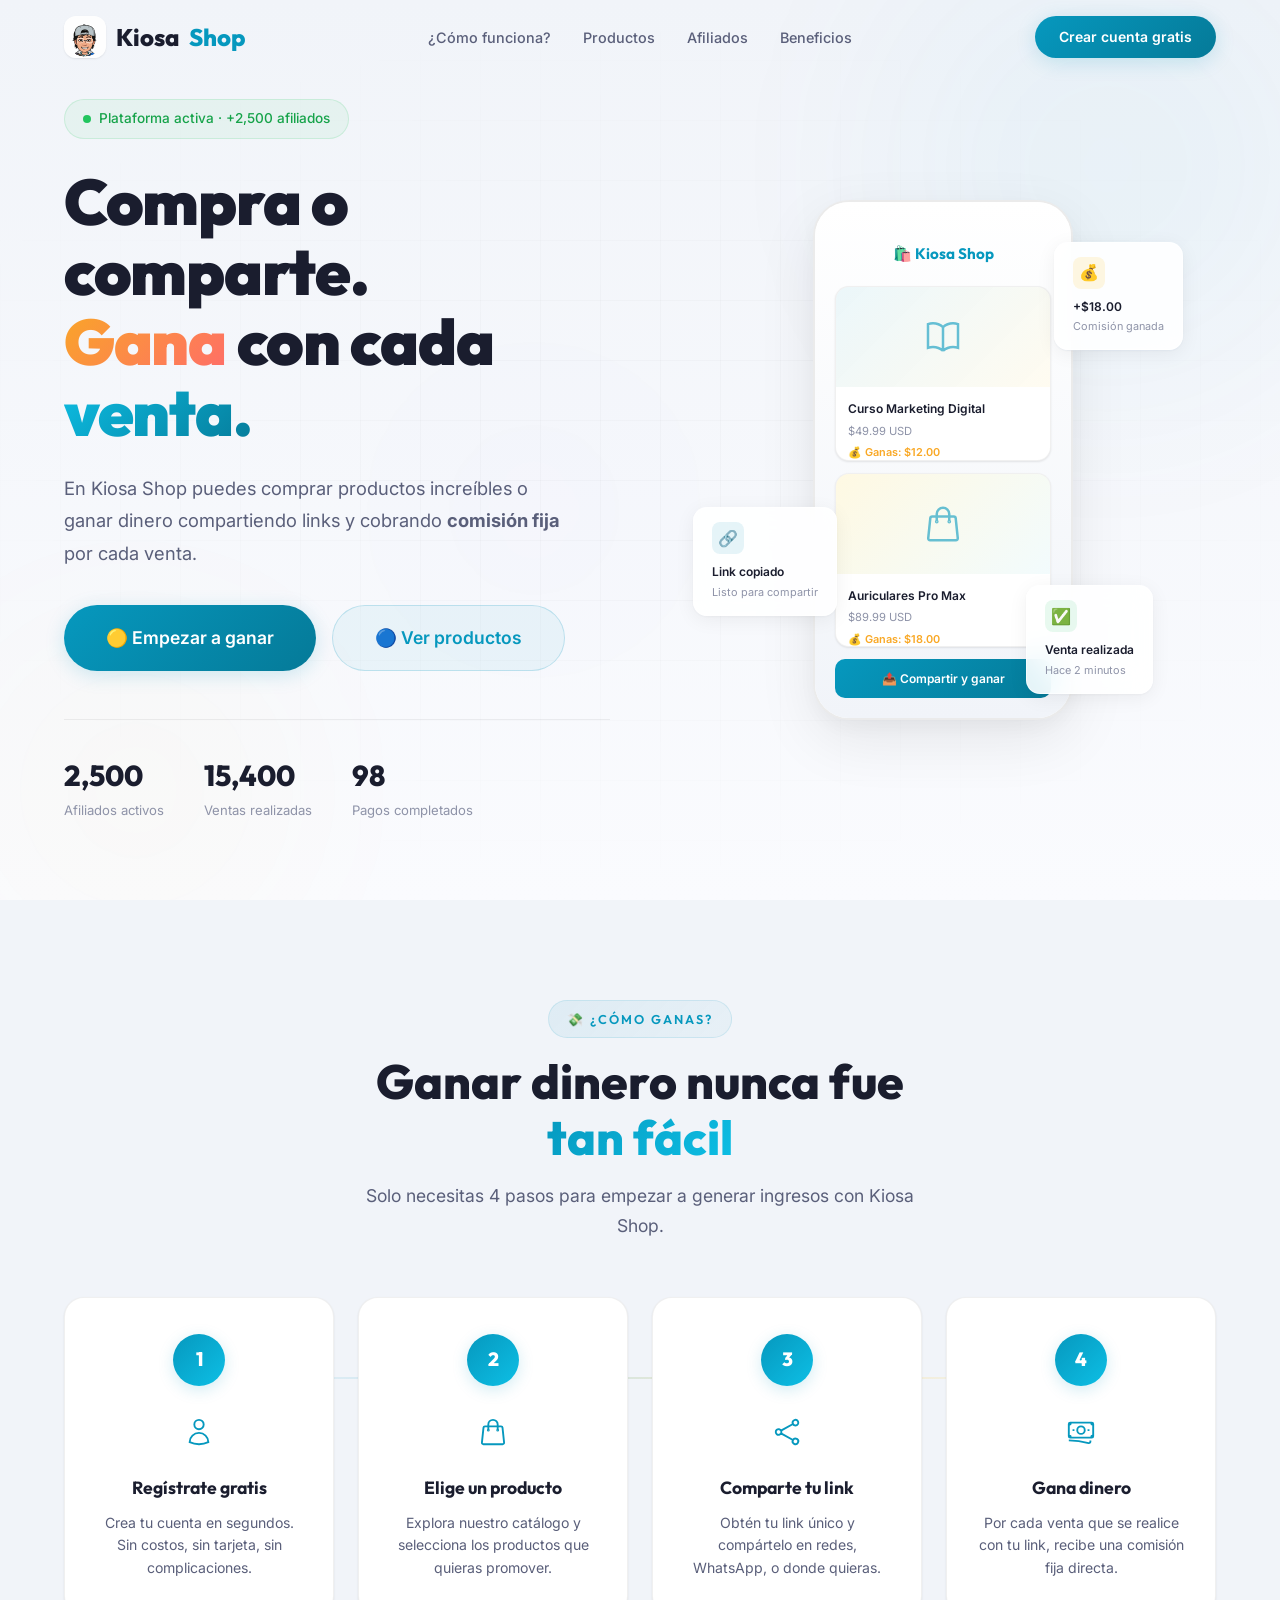
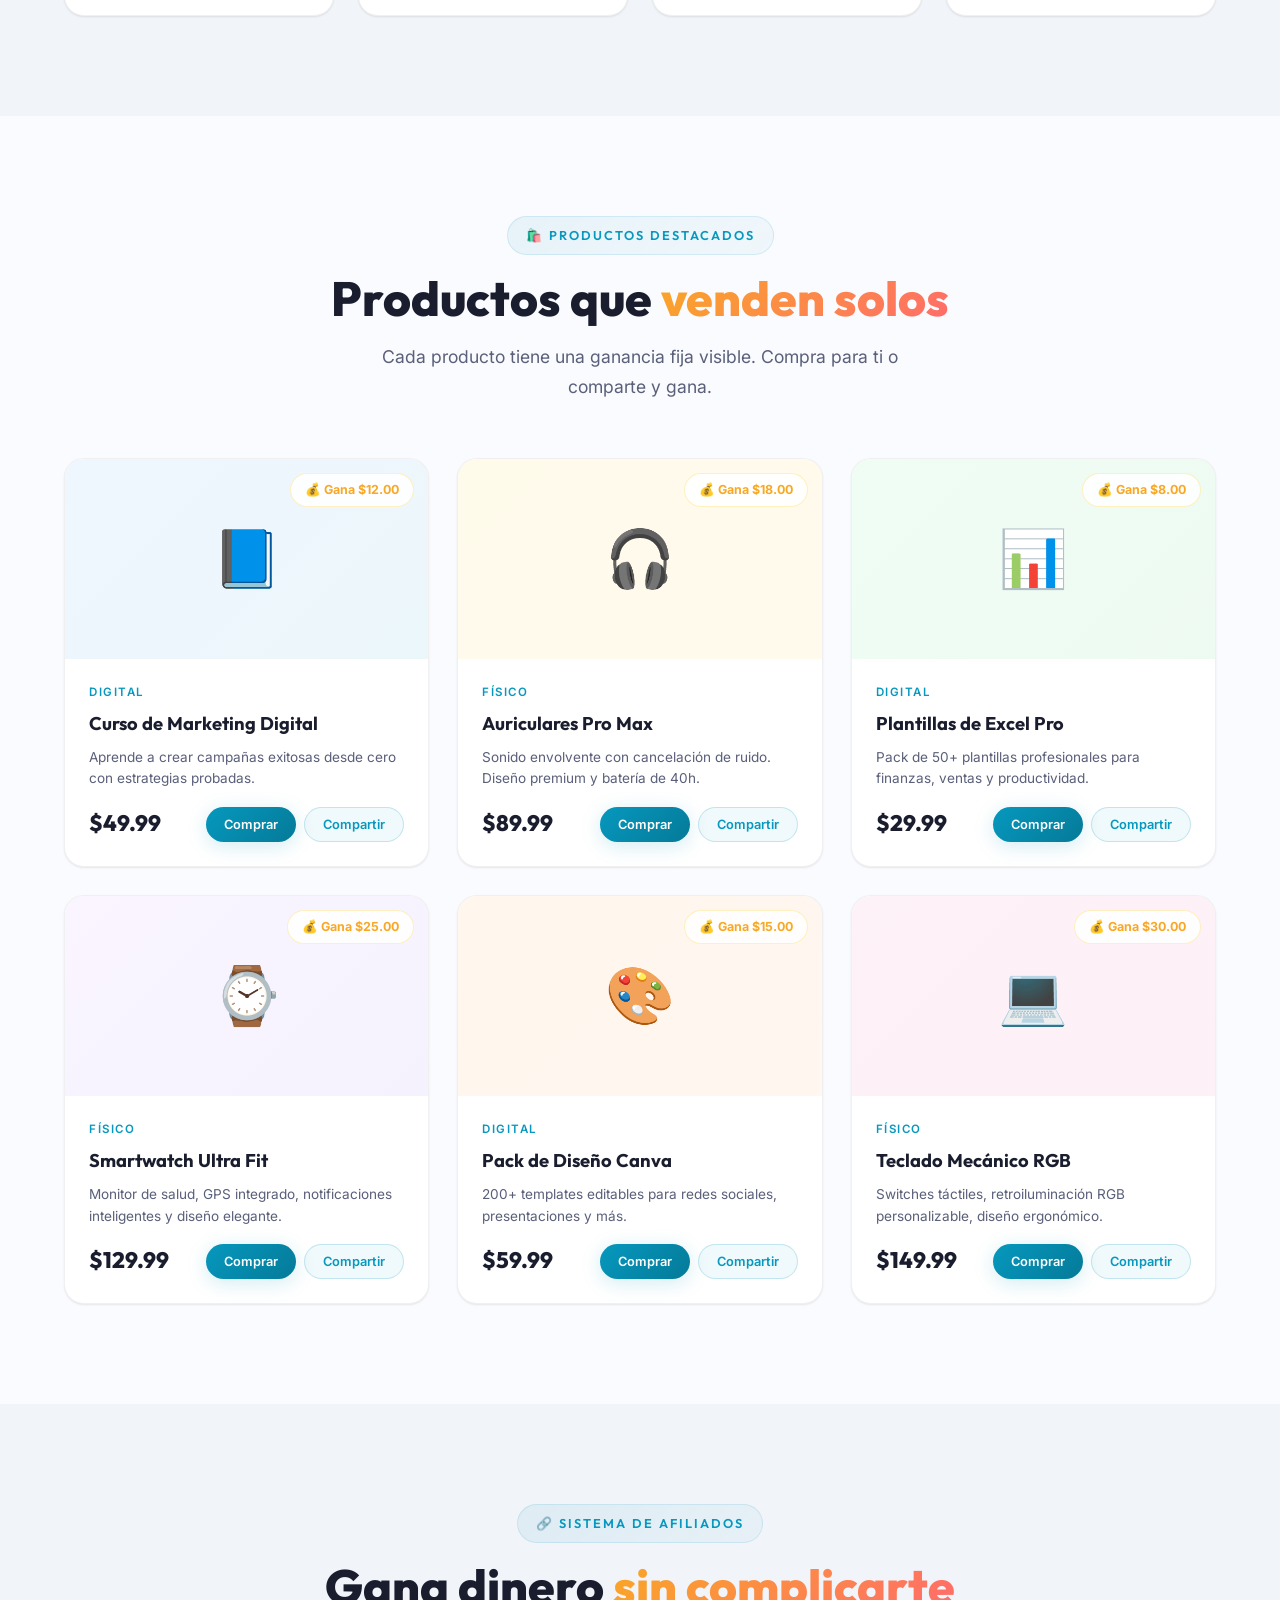
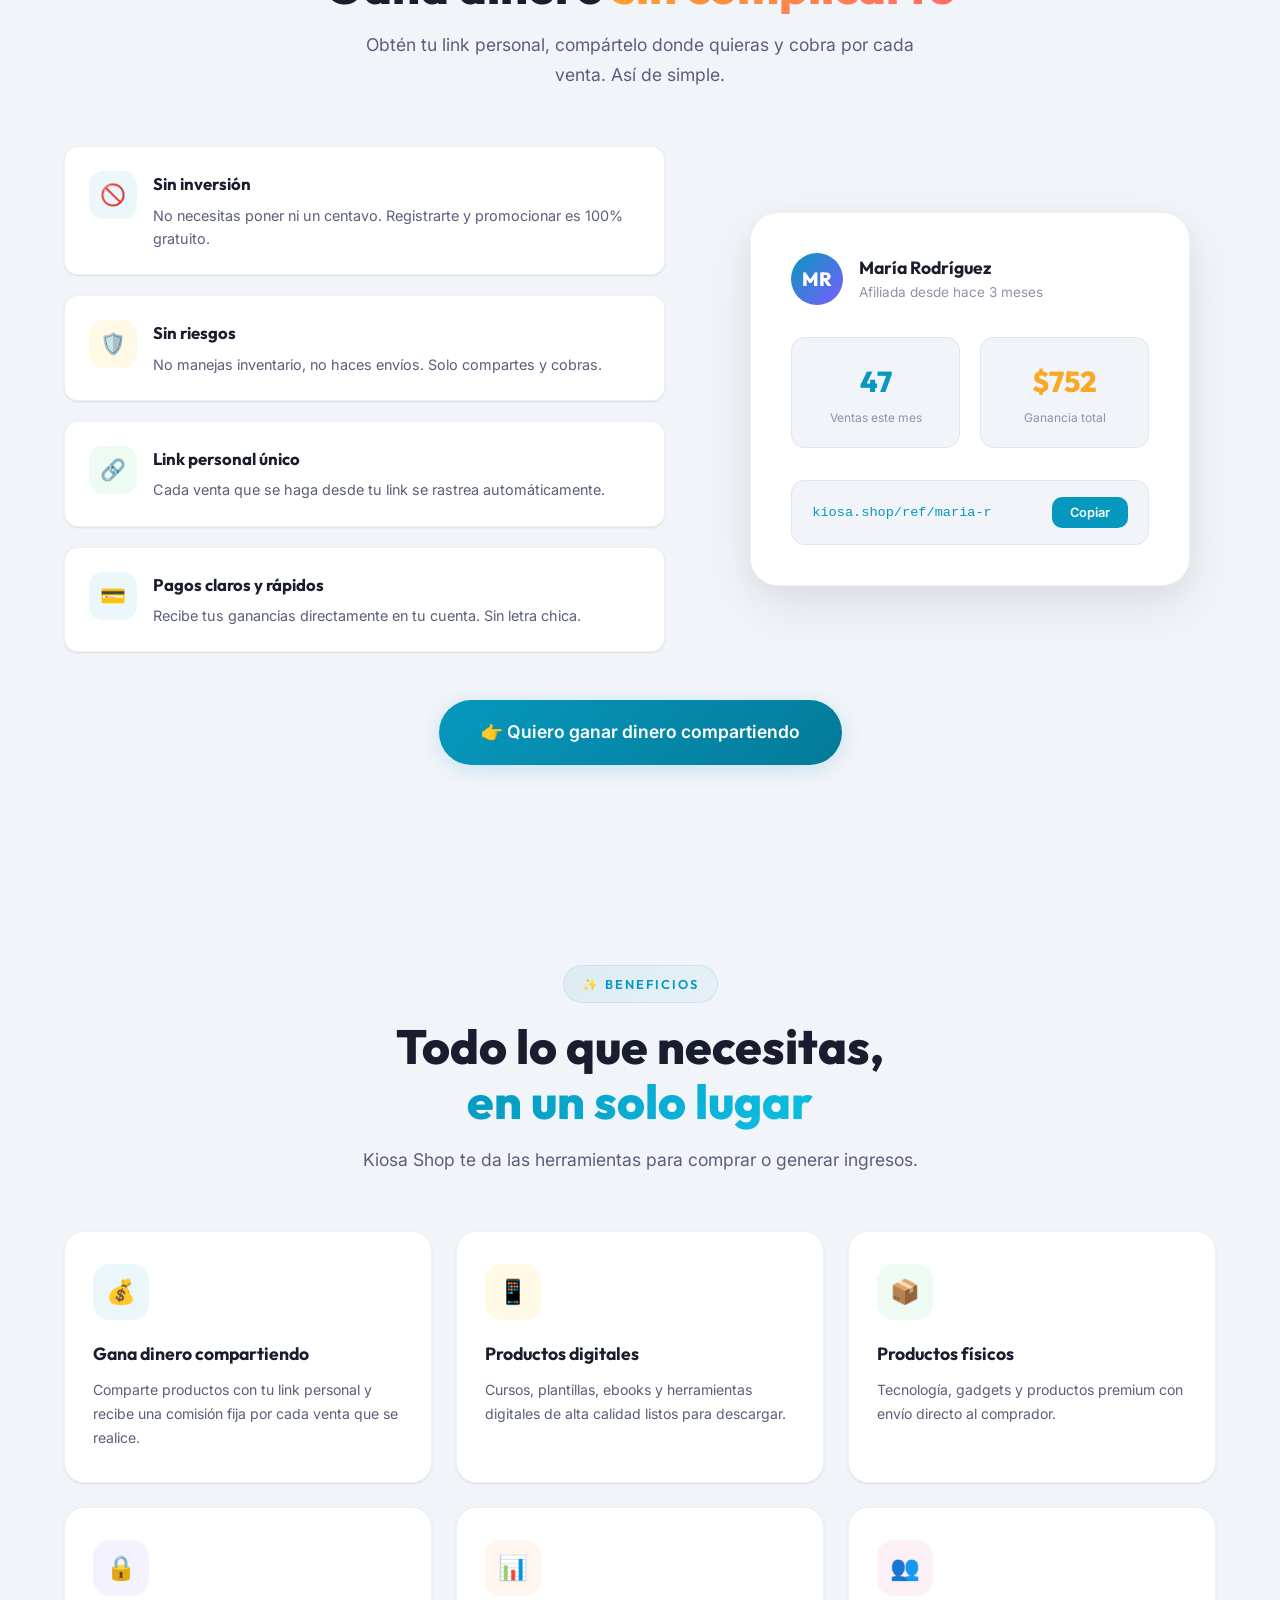
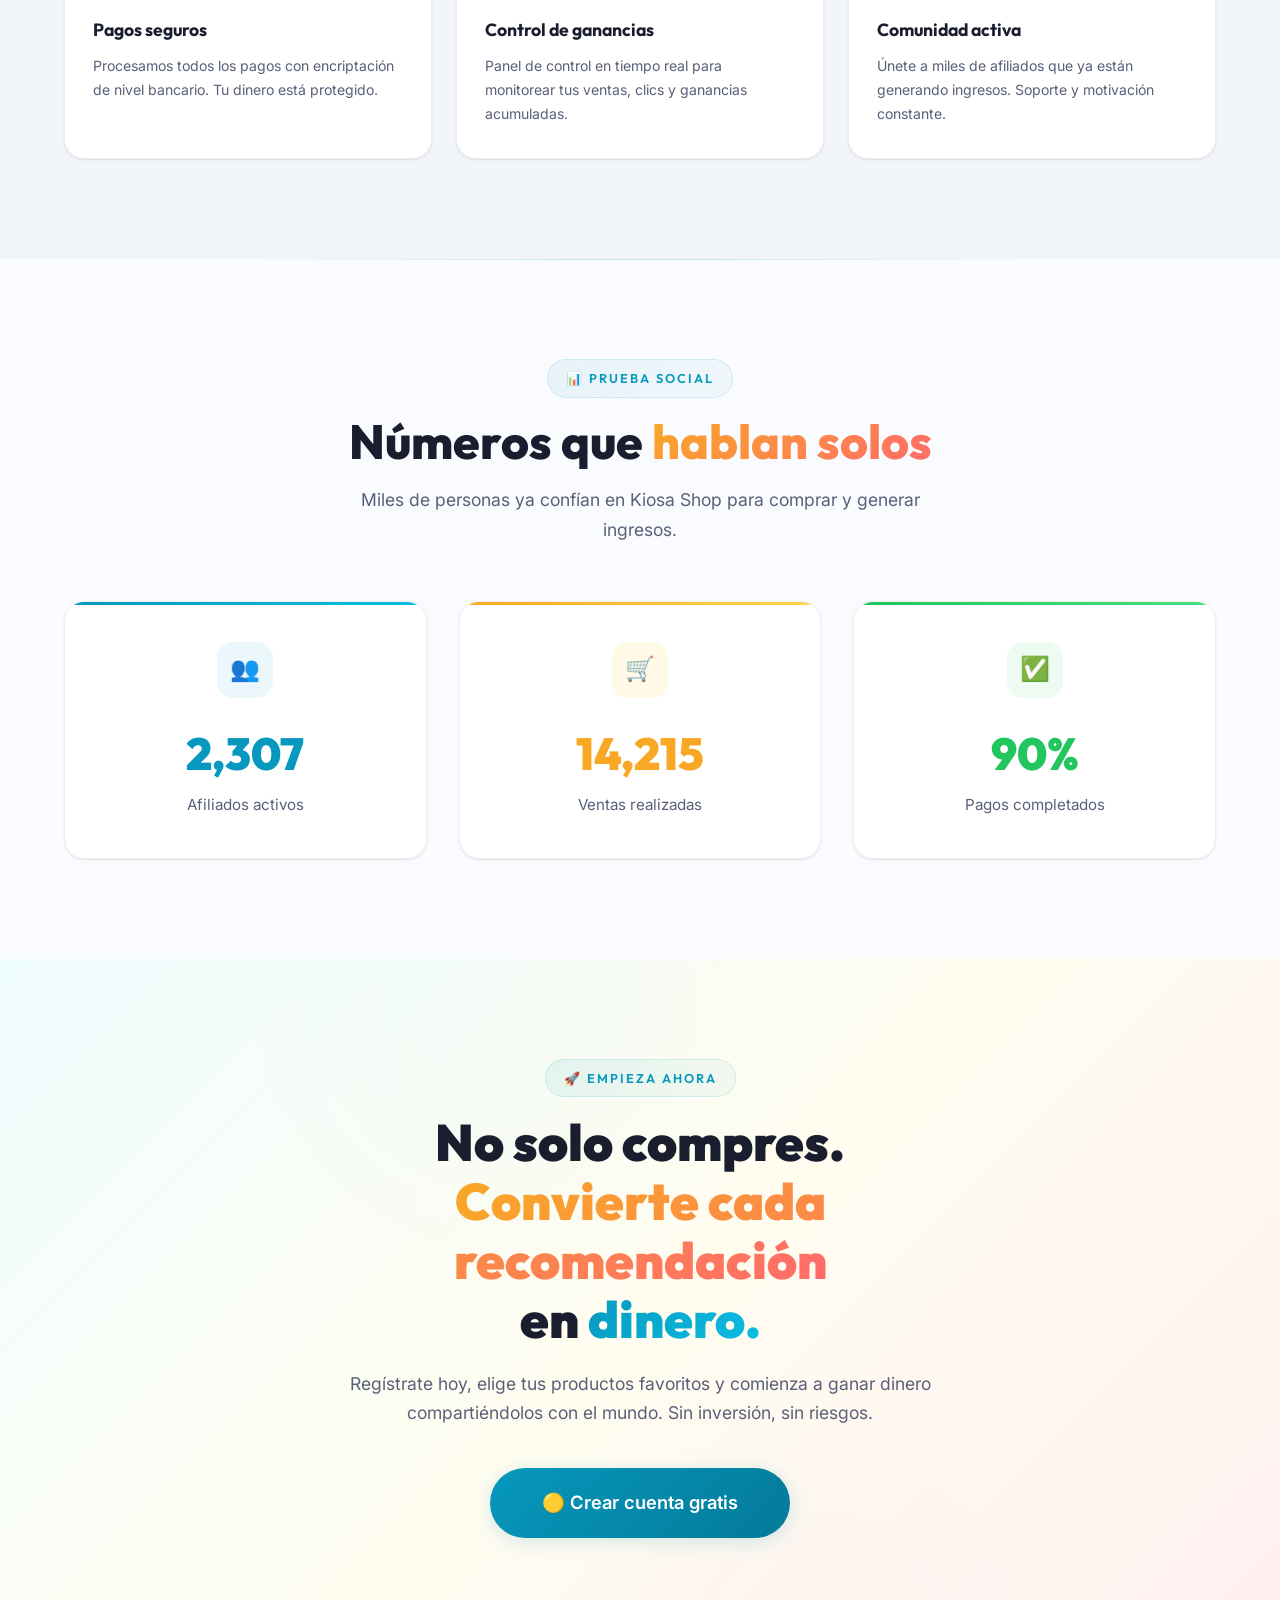
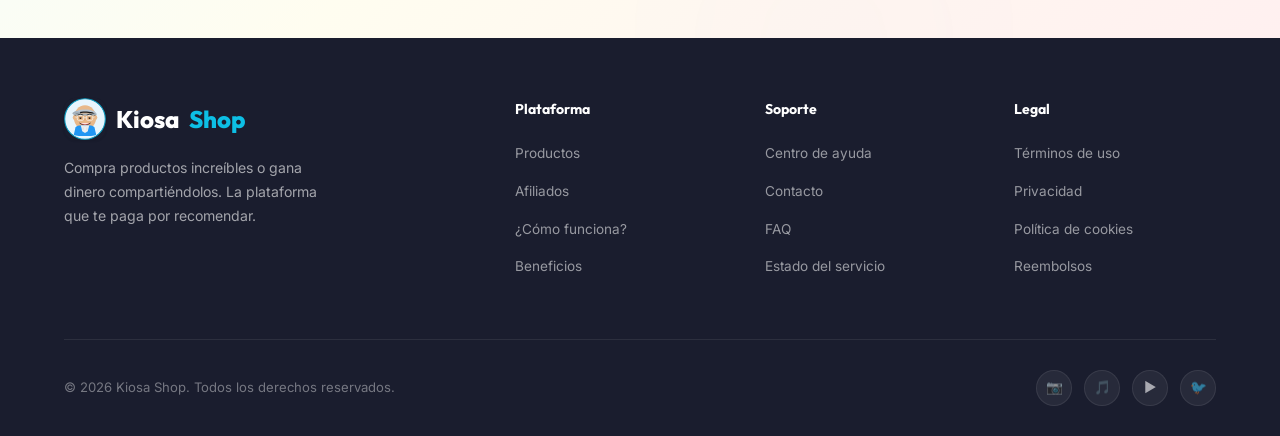
==== commit 49a279e3: "feat: Refactor affiliate section layout and styling for improved responsiveness and visual appeal." ====
--- a/index.html
+++ b/index.html
@@ -369,78 +369,82 @@
     <!-- ===== AFFILIATE SECTION ===== -->
     <section class="section affiliate" id="affiliate">
         <div class="container">
-            <div class="affiliate-info">
-                <div class="section-label">🔗 Sistema de Afiliados</div>
-                <h2 class="section-title">Gana dinero<br><span class="text-gradient-yellow">sin complicarte</span></h2>
-                <p class="section-subtitle">Obtén tu link personal, compártelo donde quieras y cobra por cada venta. Así
-                    de simple.</p>
-
-                <div class="affiliate-features">
-                    <div class="affiliate-feature reveal">
-                        <div class="affiliate-feature-icon cyan-bg">🚫</div>
-                        <div class="affiliate-feature-text">
-                            <h4>Sin inversión</h4>
-                            <p>No necesitas poner ni un centavo. Registrarte y promocionar es 100% gratuito.</p>
-                        </div>
-                    </div>
-
-                    <div class="affiliate-feature reveal">
-                        <div class="affiliate-feature-icon yellow-bg">🛡️</div>
-                        <div class="affiliate-feature-text">
-                            <h4>Sin riesgos</h4>
-                            <p>No manejas inventario, no haces envíos. Solo compartes y cobras.</p>
-                        </div>
-                    </div>
-
-                    <div class="affiliate-feature reveal">
-                        <div class="affiliate-feature-icon green-bg">🔗</div>
-                        <div class="affiliate-feature-text">
-                            <h4>Link personal único</h4>
-                            <p>Cada venta que se haga desde tu link se rastrea automáticamente.</p>
-                        </div>
-                    </div>
-
-                    <div class="affiliate-feature reveal">
-                        <div class="affiliate-feature-icon cyan-bg">💳</div>
-                        <div class="affiliate-feature-text">
-                            <h4>Pagos claros y rápidos</h4>
-                            <p>Recibe tus ganancias directamente en tu cuenta. Sin letra chica.</p>
-                        </div>
-                    </div>
-                </div>
-
-                <div style="margin-top: 36px;">
-                    <a href="#cta-final" class="btn btn-primary btn-lg">👉 Quiero ganar dinero compartiendo</a>
-                </div>
-            </div>
-
-            <!-- Affiliate Visual Card -->
-            <div class="affiliate-visual reveal">
-                <div class="affiliate-visual-card">
-                    <div class="av-header">
-                        <div class="av-avatar">MR</div>
-                        <div>
-                            <div class="av-name">María Rodríguez</div>
-                            <div class="av-role">Afiliada desde hace 3 meses</div>
-                        </div>
-                    </div>
-
-                    <div class="av-stats">
-                        <div class="av-stat">
-                            <div class="av-stat-value cyan">47</div>
-                            <div class="av-stat-label">Ventas este mes</div>
-                        </div>
-                        <div class="av-stat">
-                            <div class="av-stat-value yellow">$752</div>
-                            <div class="av-stat-label">Ganancia total</div>
-                        </div>
-                    </div>
-
-                    <div class="av-link-box">
-                        <code>kiosa.shop/ref/maria-r</code>
-                        <button class="copy-btn" id="copyLinkBtn">Copiar</button>
-                    </div>
-                </div>
+            <div class="text-center">
+                <div class="section-label mx-auto">🔗 Sistema de Afiliados</div>
+                <h2 class="section-title">Gana dinero <span class="text-gradient-yellow">sin complicarte</span></h2>
+                <p class="section-subtitle mx-auto">Obtén tu link personal, compártelo donde quieras y cobra por cada
+                    venta. Así de simple.</p>
+            </div>
+
+            <div class="affiliate-grid">
+                <div class="affiliate-features-container">
+                    <div class="affiliate-features">
+                        <div class="affiliate-feature reveal">
+                            <div class="affiliate-feature-icon cyan-bg">🚫</div>
+                            <div class="affiliate-feature-text">
+                                <h4>Sin inversión</h4>
+                                <p>No necesitas poner ni un centavo. Registrarte y promocionar es 100% gratuito.</p>
+                            </div>
+                        </div>
+
+                        <div class="affiliate-feature reveal">
+                            <div class="affiliate-feature-icon yellow-bg">🛡️</div>
+                            <div class="affiliate-feature-text">
+                                <h4>Sin riesgos</h4>
+                                <p>No manejas inventario, no haces envíos. Solo compartes y cobras.</p>
+                            </div>
+                        </div>
+
+                        <div class="affiliate-feature reveal">
+                            <div class="affiliate-feature-icon green-bg">🔗</div>
+                            <div class="affiliate-feature-text">
+                                <h4>Link personal único</h4>
+                                <p>Cada venta que se haga desde tu link se rastrea automáticamente.</p>
+                            </div>
+                        </div>
+
+                        <div class="affiliate-feature reveal">
+                            <div class="affiliate-feature-icon cyan-bg">💳</div>
+                            <div class="affiliate-feature-text">
+                                <h4>Pagos claros y rápidos</h4>
+                                <p>Recibe tus ganancias directamente en tu cuenta. Sin letra chica.</p>
+                            </div>
+                        </div>
+                    </div>
+                </div>
+
+                <!-- Affiliate Visual Card -->
+                <div class="affiliate-visual reveal">
+                    <div class="affiliate-visual-card">
+                        <div class="av-header">
+                            <div class="av-avatar">MR</div>
+                            <div>
+                                <div class="av-name">María Rodríguez</div>
+                                <div class="av-role">Afiliada desde hace 3 meses</div>
+                            </div>
+                        </div>
+
+                        <div class="av-stats">
+                            <div class="av-stat">
+                                <div class="av-stat-value cyan">47</div>
+                                <div class="av-stat-label">Ventas este mes</div>
+                            </div>
+                            <div class="av-stat">
+                                <div class="av-stat-value yellow">$752</div>
+                                <div class="av-stat-label">Ganancia total</div>
+                            </div>
+                        </div>
+
+                        <div class="av-link-box">
+                            <code>kiosa.shop/ref/maria-r</code>
+                            <button class="copy-btn" id="copyLinkBtn">Copiar</button>
+                        </div>
+                    </div>
+                </div>
+            </div>
+
+            <div class="text-center" style="margin-top: 48px;">
+                <a href="#cta-final" class="btn btn-primary btn-lg">👉 Quiero ganar dinero compartiendo</a>
             </div>
         </div>
     </section>
--- a/index.css
+++ b/index.css
@@ -3,6 +3,7 @@
    ======================== */
 
 @import url('https://fonts.googleapis.com/css2?family=Inter:wght@300;400;500;600;700;800;900&family=Outfit:wght@300;400;500;600;700;800;900&display=swap');
+
 
 /* ---- CSS Variables – Light Premium ---- */
 :root {
@@ -49,6 +50,12 @@
     --shadow-glow-cyan: 0 8px 30px rgba(6, 150, 190, 0.12), 0 0 60px rgba(6, 150, 190, 0.04);
     --shadow-glow-yellow: 0 8px 30px rgba(255, 193, 7, 0.12), 0 0 60px rgba(255, 193, 7, 0.04);
     --shadow-elevated: 0 20px 60px rgba(0, 0, 0, 0.08), 0 8px 24px rgba(0, 0, 0, 0.04);
+
+    /* Safe Areas for modern phones */
+    --safe-top: env(safe-area-inset-top, 0px);
+    --safe-bottom: env(safe-area-inset-bottom, 0px);
+    --safe-left: env(safe-area-inset-left, 0px);
+    --safe-right: env(safe-area-inset-right, 0px);
 }
 
 /* ---- Reset ---- */
@@ -58,6 +65,8 @@
     margin: 0;
     padding: 0;
     box-sizing: border-box;
+    -webkit-tap-highlight-color: transparent;
+    /* Remove blue highlight on mobile */
 }
 
 html {
@@ -65,6 +74,8 @@
     -webkit-font-smoothing: antialiased;
     -moz-osx-font-smoothing: grayscale;
     font-size: 16px;
+    height: -webkit-fill-available;
+    /* Fix for mobile browser height */
 }
 
 body {
@@ -73,6 +84,9 @@
     color: var(--text-primary);
     line-height: 1.6;
     overflow-x: hidden;
+    width: 100%;
+    min-height: 100vh;
+    min-height: 100dvh;
 }
 
 a {
@@ -108,6 +122,8 @@
 .section {
     padding: 100px 0;
     position: relative;
+    padding-left: var(--safe-left);
+    padding-right: var(--safe-right);
 }
 
 .section-label {
@@ -228,12 +244,12 @@
     left: 0;
     width: 100%;
     z-index: 1000;
-    padding: 16px 0;
+    padding: calc(16px + var(--safe-top)) 0 16px;
     transition: all 0.4s ease;
 }
 
 .navbar.scrolled {
-    padding: 10px 0;
+    padding: calc(10px + var(--safe-top)) 0 10px;
     background: rgba(255, 255, 255, 0.85);
     backdrop-filter: blur(24px) saturate(180%);
     -webkit-backdrop-filter: blur(24px) saturate(180%);
@@ -316,14 +332,17 @@
 .mobile-toggle {
     display: none;
     flex-direction: column;
-    gap: 5px;
-    background: none;
-    padding: 4px;
+    gap: 6px;
+    background: rgba(6, 150, 190, 0.05);
+    padding: 12px;
+    border-radius: 12px;
+    border: 1px solid rgba(6, 150, 190, 0.1);
+    z-index: 1001;
 }
 
 .mobile-toggle span {
-    width: 24px;
-    height: 2px;
+    width: 26px;
+    height: 2.5px;
     background: var(--text-primary);
     border-radius: 2px;
     transition: all 0.3s ease;
@@ -541,22 +560,35 @@
 
 /* Responsive */
 @media (max-width: 1024px) {
+    .carousel-container {
+        min-height: auto;
+    }
+
     .carousel-content {
         grid-template-columns: 1fr;
         text-align: center;
-        gap: 40px;
+        gap: 30px;
+        padding: 40px 24px;
+        margin: 0;
+    }
+
+    .carousel-text p {
+        max-width: 100%;
+        font-size: 1.1rem;
     }
 
     .carousel-visual {
         order: -1;
-    }
-
-    .carousel-arrow-left {
-        left: 10px;
-    }
-
-    .carousel-arrow-right {
-        right: 10px;
+        padding: 0;
+    }
+
+    .carousel-visual svg {
+        max-width: 320px;
+    }
+
+    .carousel-arrow {
+        display: none;
+        /* Hide arrows on tablets/phones to focus on dots/swipe (if implemented) */
     }
 }
 
@@ -566,29 +598,47 @@
     }
 
     .carousel-content {
-        min-height: 300px;
-    }
-
-    .carousel-arrow {
-        width: 40px;
-        height: 40px;
-    }
-
-    .carousel-arrow svg {
-        width: 20px;
-        height: 20px;
+        border-radius: var(--radius-lg);
+        min-height: auto;
+    }
+
+    .carousel-text h2 {
+        font-size: 1.8rem;
+    }
+
+    .carousel-text p {
+        font-size: 1rem;
+    }
+
+    .carousel-visual svg {
+        max-width: 260px;
+    }
+}
+
+@media (max-width: 480px) {
+    .carousel-content {
+        padding: 32px 20px;
+    }
+
+    .carousel-text h2 {
+        font-size: 1.6rem;
+    }
+
+    .carousel-visual svg {
+        max-width: 220px;
     }
 }
 
 /* ---- HERO SECTION ---- */
 .hero {
     min-height: 100vh;
+    min-height: 100dvh;
     display: flex;
     align-items: center;
     position: relative;
     overflow: hidden;
-    padding-top: 40px;
-    /* Reduced since it's no longer the first section */
+    padding-top: 80px;
+    padding-bottom: 60px;
     background: linear-gradient(180deg, var(--bg-secondary) 0%, var(--bg-primary) 100%);
 }
 
@@ -682,10 +732,11 @@
 
 .hero-title {
     font-family: var(--font-display);
-    font-size: clamp(2.5rem, 5.5vw, 4rem);
+    font-size: clamp(2.2rem, 8vw, 4rem);
     font-weight: 900;
-    line-height: 1.08;
+    line-height: 1.1;
     margin-bottom: 24px;
+    letter-spacing: -0.02em;
     color: var(--text-primary);
     animation: fadeInUp 0.8s ease 0.15s both;
 }
@@ -1150,24 +1201,31 @@
 }
 
 .affiliate .container {
+    display: flex;
+    flex-direction: column;
+    align-items: center;
+}
+
+.affiliate-grid {
     display: grid;
-    grid-template-columns: 1fr 1fr;
-    gap: 80px;
-    align-items: center;
+    grid-template-columns: 1.1fr 0.9fr;
+    gap: 60px;
+    align-items: center;
+    width: 100%;
+    margin-top: 56px;
 }
 
 .affiliate-features {
     display: flex;
     flex-direction: column;
-    gap: 24px;
-    margin-top: 32px;
+    gap: 20px;
 }
 
 .affiliate-feature {
     display: flex;
     gap: 16px;
     align-items: flex-start;
-    padding: 20px;
+    padding: 24px;
     background: var(--bg-card);
     border: 1px solid var(--border-subtle);
     border-radius: var(--radius-md);
@@ -1178,18 +1236,18 @@
 .affiliate-feature:hover {
     border-color: var(--border-glow);
     box-shadow: var(--shadow-card);
-    background: var(--bg-card);
+    transform: translateY(-2px);
 }
 
 .affiliate-feature-icon {
-    width: 44px;
-    height: 44px;
-    min-width: 44px;
-    border-radius: 12px;
+    width: 48px;
+    height: 48px;
+    min-width: 48px;
+    border-radius: 14px;
     display: flex;
     align-items: center;
     justify-content: center;
-    font-size: 1.2rem;
+    font-size: 1.3rem;
 }
 
 .affiliate-feature-icon.cyan-bg {
@@ -1209,14 +1267,14 @@
 
 .affiliate-feature-text h4 {
     font-family: var(--font-display);
-    font-size: 1rem;
+    font-size: 1.05rem;
     font-weight: 700;
-    margin-bottom: 4px;
+    margin-bottom: 6px;
     color: var(--text-primary);
 }
 
 .affiliate-feature-text p {
-    font-size: 0.85rem;
+    font-size: 0.9rem;
     color: var(--text-secondary);
     line-height: 1.6;
 }
@@ -1227,28 +1285,31 @@
     display: flex;
     justify-content: center;
     align-items: center;
+    width: 100%;
 }
 
 .affiliate-visual-card {
     width: 100%;
-    max-width: 420px;
+    max-width: 440px;
     background: var(--bg-card);
     border: 1px solid var(--border-subtle);
     border-radius: var(--radius-xl);
-    padding: 36px;
+    padding: 40px;
     box-shadow: var(--shadow-elevated);
+    position: relative;
+    z-index: 2;
 }
 
 .av-header {
     display: flex;
     align-items: center;
-    gap: 14px;
-    margin-bottom: 28px;
+    gap: 16px;
+    margin-bottom: 32px;
 }
 
 .av-avatar {
-    width: 48px;
-    height: 48px;
+    width: 52px;
+    height: 52px;
     border-radius: 50%;
     background: linear-gradient(135deg, var(--primary-500), var(--accent-violet));
     display: flex;
@@ -1256,40 +1317,40 @@
     justify-content: center;
     font-family: var(--font-display);
     font-weight: 800;
-    font-size: 1.1rem;
+    font-size: 1.2rem;
     color: #fff;
 }
 
 .av-name {
     font-family: var(--font-display);
     font-weight: 700;
-    font-size: 1rem;
+    font-size: 1.1rem;
     color: var(--text-primary);
 }
 
 .av-role {
-    font-size: 0.78rem;
+    font-size: 0.85rem;
     color: var(--text-muted);
 }
 
 .av-stats {
     display: grid;
     grid-template-columns: 1fr 1fr;
-    gap: 16px;
-    margin-bottom: 24px;
+    gap: 20px;
+    margin-bottom: 32px;
 }
 
 .av-stat {
     background: var(--bg-secondary);
     border-radius: var(--radius-md);
-    padding: 16px;
+    padding: 20px;
     text-align: center;
     border: 1px solid var(--border-subtle);
 }
 
 .av-stat-value {
     font-family: var(--font-display);
-    font-size: 1.5rem;
+    font-size: 1.8rem;
     font-weight: 800;
 }
 
@@ -1302,16 +1363,16 @@
 }
 
 .av-stat-label {
-    font-size: 0.72rem;
+    font-size: 0.75rem;
     color: var(--text-muted);
-    margin-top: 2px;
+    margin-top: 4px;
 }
 
 .av-link-box {
     background: var(--bg-secondary);
     border: 1px solid var(--border-subtle);
     border-radius: var(--radius-md);
-    padding: 14px 18px;
+    padding: 16px 20px;
     display: flex;
     align-items: center;
     justify-content: space-between;
@@ -1319,7 +1380,7 @@
 }
 
 .av-link-box code {
-    font-size: 0.8rem;
+    font-size: 0.85rem;
     color: var(--primary-500);
     overflow: hidden;
     text-overflow: ellipsis;
@@ -1327,11 +1388,11 @@
 }
 
 .av-link-box .copy-btn {
-    padding: 6px 14px;
+    padding: 8px 18px;
     background: var(--primary-500);
     color: #fff;
     border-radius: var(--radius-sm);
-    font-size: 0.75rem;
+    font-size: 0.8rem;
     font-weight: 600;
     white-space: nowrap;
     transition: all 0.3s ease;
@@ -1339,6 +1400,7 @@
 
 .av-link-box .copy-btn:hover {
     background: var(--primary-400);
+    transform: scale(1.05);
 }
 
 /* ---- SOCIAL PROOF ---- */
@@ -1800,19 +1862,25 @@
 
 /* ---- RESPONSIVE ---- */
 @media (max-width: 1024px) {
+    .container {
+        padding: 0 20px;
+    }
+
     .hero .container {
         grid-template-columns: 1fr;
         text-align: center;
+        gap: 40px;
     }
 
     .hero-content {
         max-width: 100%;
+        display: flex;
+        flex-direction: column;
+        align-items: center;
     }
 
     .hero-subtitle {
         max-width: 100%;
-        margin-left: auto;
-        margin-right: auto;
     }
 
     .hero-ctas {
@@ -1821,6 +1889,7 @@
 
     .hero-stats {
         justify-content: center;
+        gap: 30px;
     }
 
     .hero-visual {
@@ -1829,18 +1898,23 @@
 
     .how-grid {
         grid-template-columns: repeat(2, 1fr);
-    }
-
-    .how-grid::before {
-        display: none;
+        gap: 20px;
     }
 
     .products-grid {
         grid-template-columns: repeat(2, 1fr);
-    }
-
-    .affiliate .container {
+        gap: 20px;
+    }
+
+    .affiliate-grid {
         grid-template-columns: 1fr;
+        gap: 40px;
+    }
+
+    .affiliate-features-container {
+        width: 100%;
+        max-width: 550px;
+        margin: 0 auto;
     }
 
     .affiliate-visual {
@@ -1854,27 +1928,42 @@
 
 @media (max-width: 768px) {
     .section {
-        padding: 70px 0;
+        padding: 60px 0;
+    }
+
+    .navbar {
+        padding: 12px 0;
     }
 
     .navbar-nav {
-        display: none;
-        position: absolute;
-        top: 100%;
-        left: 0;
-        width: 100%;
-        background: rgba(255, 255, 255, 0.96);
-        backdrop-filter: blur(24px);
-        -webkit-backdrop-filter: blur(24px);
+        display: flex;
+        position: fixed;
+        top: 0;
+        right: -100%;
+        width: 85%;
+        height: 100vh;
+        height: 100dvh;
+        background: rgba(255, 255, 255, 0.98);
+        backdrop-filter: blur(20px);
+        -webkit-backdrop-filter: blur(20px);
         flex-direction: column;
-        padding: 24px;
-        gap: 16px;
-        border-bottom: 1px solid var(--border-subtle);
-        box-shadow: 0 8px 30px rgba(0, 0, 0, 0.06);
+        justify-content: center;
+        align-items: center;
+        padding: 40px;
+        gap: 30px;
+        transition: right 0.4s cubic-bezier(0.4, 0, 0.2, 1);
+        z-index: 999;
+        box-shadow: -10px 0 30px rgba(0, 0, 0, 0.05);
     }
 
     .navbar-nav.active {
-        display: flex;
+        right: 0;
+    }
+
+    .navbar-nav a {
+        font-size: 1.25rem;
+        font-weight: 600;
+        color: var(--text-primary);
     }
 
     .navbar-cta {
@@ -1885,59 +1974,117 @@
         display: flex;
     }
 
+    .how-card {
+        padding: 30px 20px;
+    }
+
+    .products-grid {
+        grid-template-columns: 1fr;
+    }
+
+    .benefits-grid {
+        grid-template-columns: 1fr;
+    }
+
+    .stats-grid {
+        grid-template-columns: 1fr;
+        gap: 20px;
+    }
+
+    .footer-content {
+        grid-template-columns: 1fr;
+        text-align: center;
+    }
+
+    .footer-brand {
+        max-width: 100%;
+        display: flex;
+        flex-direction: column;
+        align-items: center;
+    }
+
+    .footer-bottom {
+        flex-direction: column;
+        gap: 20px;
+    }
+}
+
+@media (max-width: 480px) {
+    .hero-badge {
+        font-size: 0.75rem;
+        padding: 6px 14px;
+    }
+
+    .hero-title {
+        font-size: 2.2rem;
+    }
+
+    .hero-subtitle {
+        font-size: 1rem;
+    }
+
+    .hero-ctas {
+        flex-direction: column;
+        width: 100%;
+    }
+
+    .btn {
+        width: 100%;
+    }
+
+    .hero-stats {
+        flex-direction: column;
+        gap: 20px;
+        align-items: center;
+    }
+
     .how-grid {
         grid-template-columns: 1fr;
     }
 
-    .products-grid {
-        grid-template-columns: 1fr;
-    }
-
-    .benefits-grid {
-        grid-template-columns: 1fr;
-    }
-
-    .stats-grid {
-        grid-template-columns: 1fr;
-    }
-
-    .hero-stats {
-        flex-wrap: wrap;
-        gap: 24px;
-    }
-
-    .footer-content {
-        grid-template-columns: 1fr;
-        gap: 32px;
-    }
-
-    .footer-bottom {
-        flex-direction: column;
-        gap: 16px;
-        text-align: center;
-    }
-}
-
-@media (max-width: 480px) {
-    .hero-title {
-        font-size: 2rem;
-    }
-
-    .hero-ctas {
+    .section-title {
+        font-size: 1.8rem;
+    }
+
+    .product-card-footer {
         flex-direction: column;
         align-items: stretch;
     }
 
-    .btn {
-        text-align: center;
-    }
-
-    .product-card-footer {
-        flex-direction: column;
-        gap: 12px;
-        align-items: flex-start;
-    }
-}
+    .product-actions {
+        width: 100%;
+        display: flex;
+        gap: 10px;
+    }
+
+    .product-actions .btn {
+        flex: 1;
+    }
+
+    .footer-socials {
+        justify-content: center;
+    }
+
+    .navbar-brand {
+        font-size: 1.25rem;
+    }
+}
+
+/* Landscape and extreme small height */
+@media (max-height: 450px) and (orientation: landscape) {
+    .hero {
+        padding-top: 100px;
+        height: auto;
+        min-height: auto;
+    }
+
+    .navbar-nav {
+        flex-direction: row;
+        flex-wrap: wrap;
+        overflow-y: auto;
+    }
+}
+
 
 /* ---- Particles Canvas ---- */
 #particles-canvas {
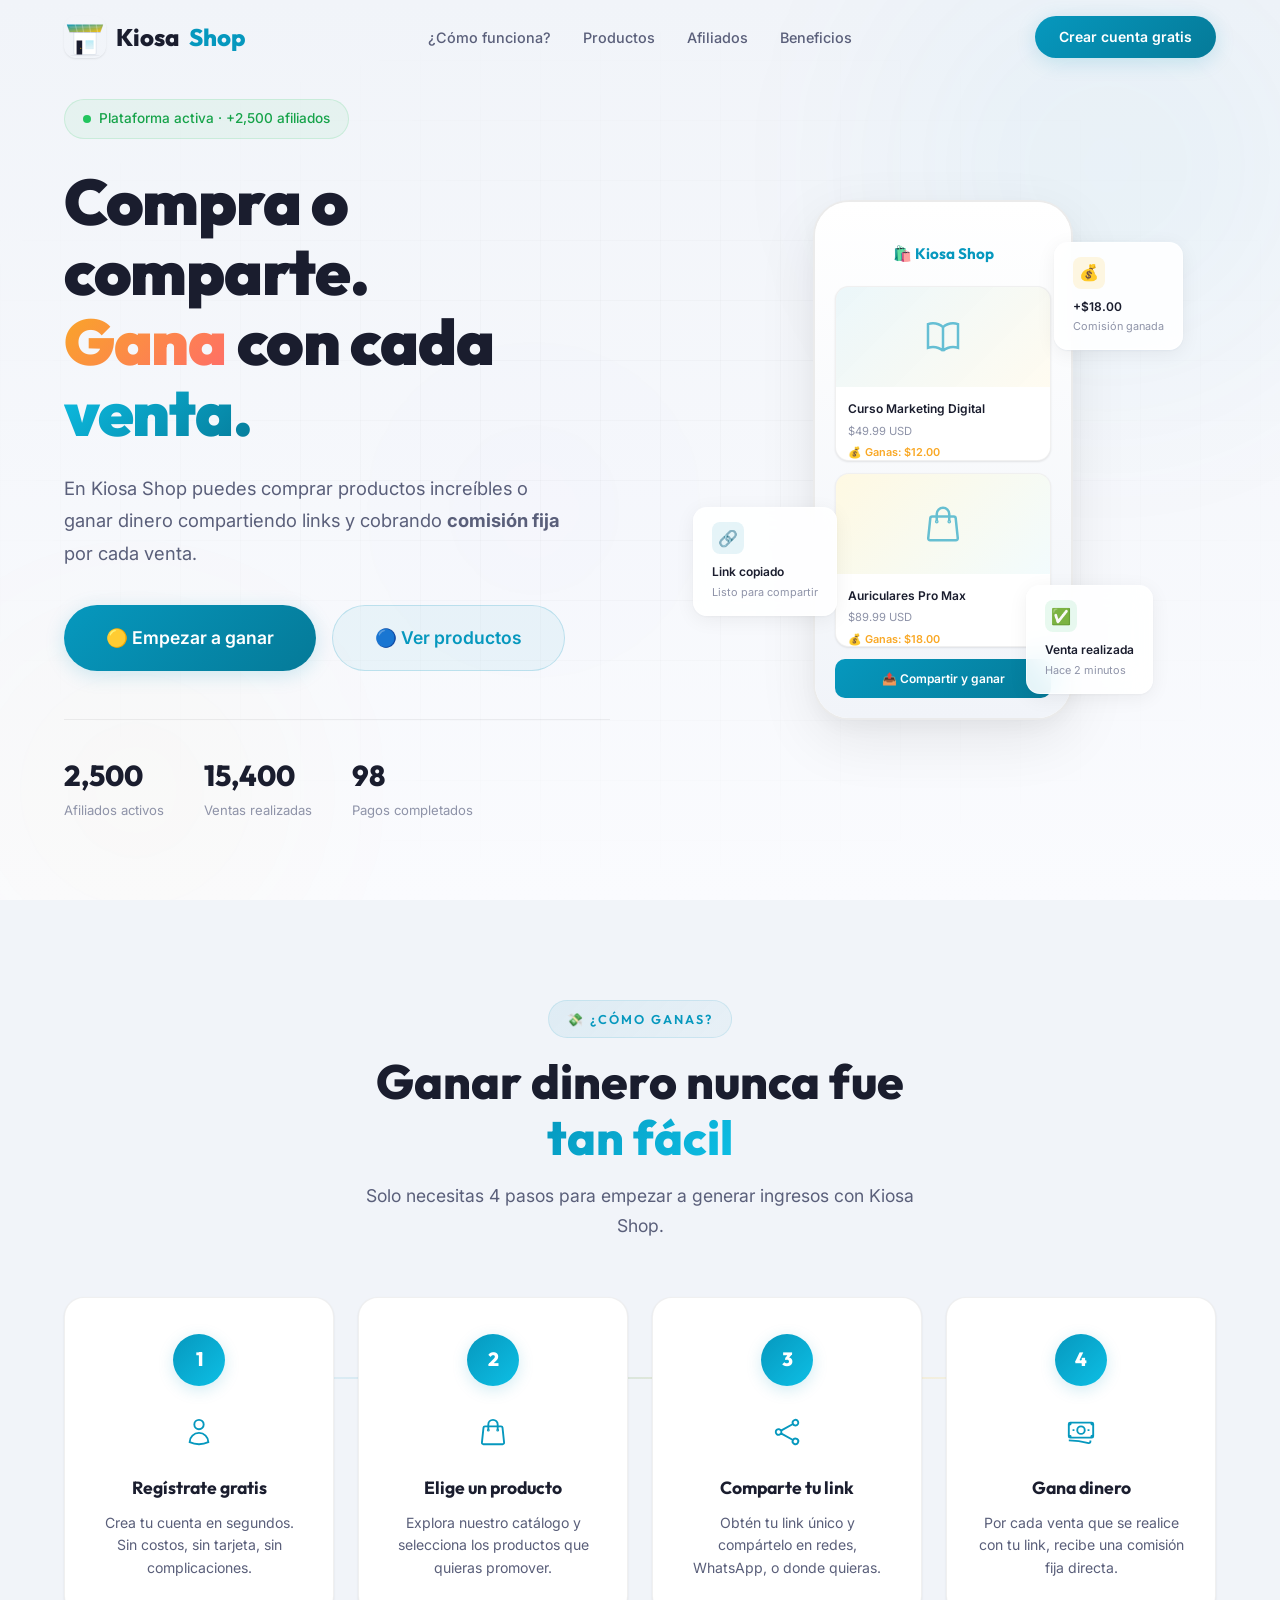
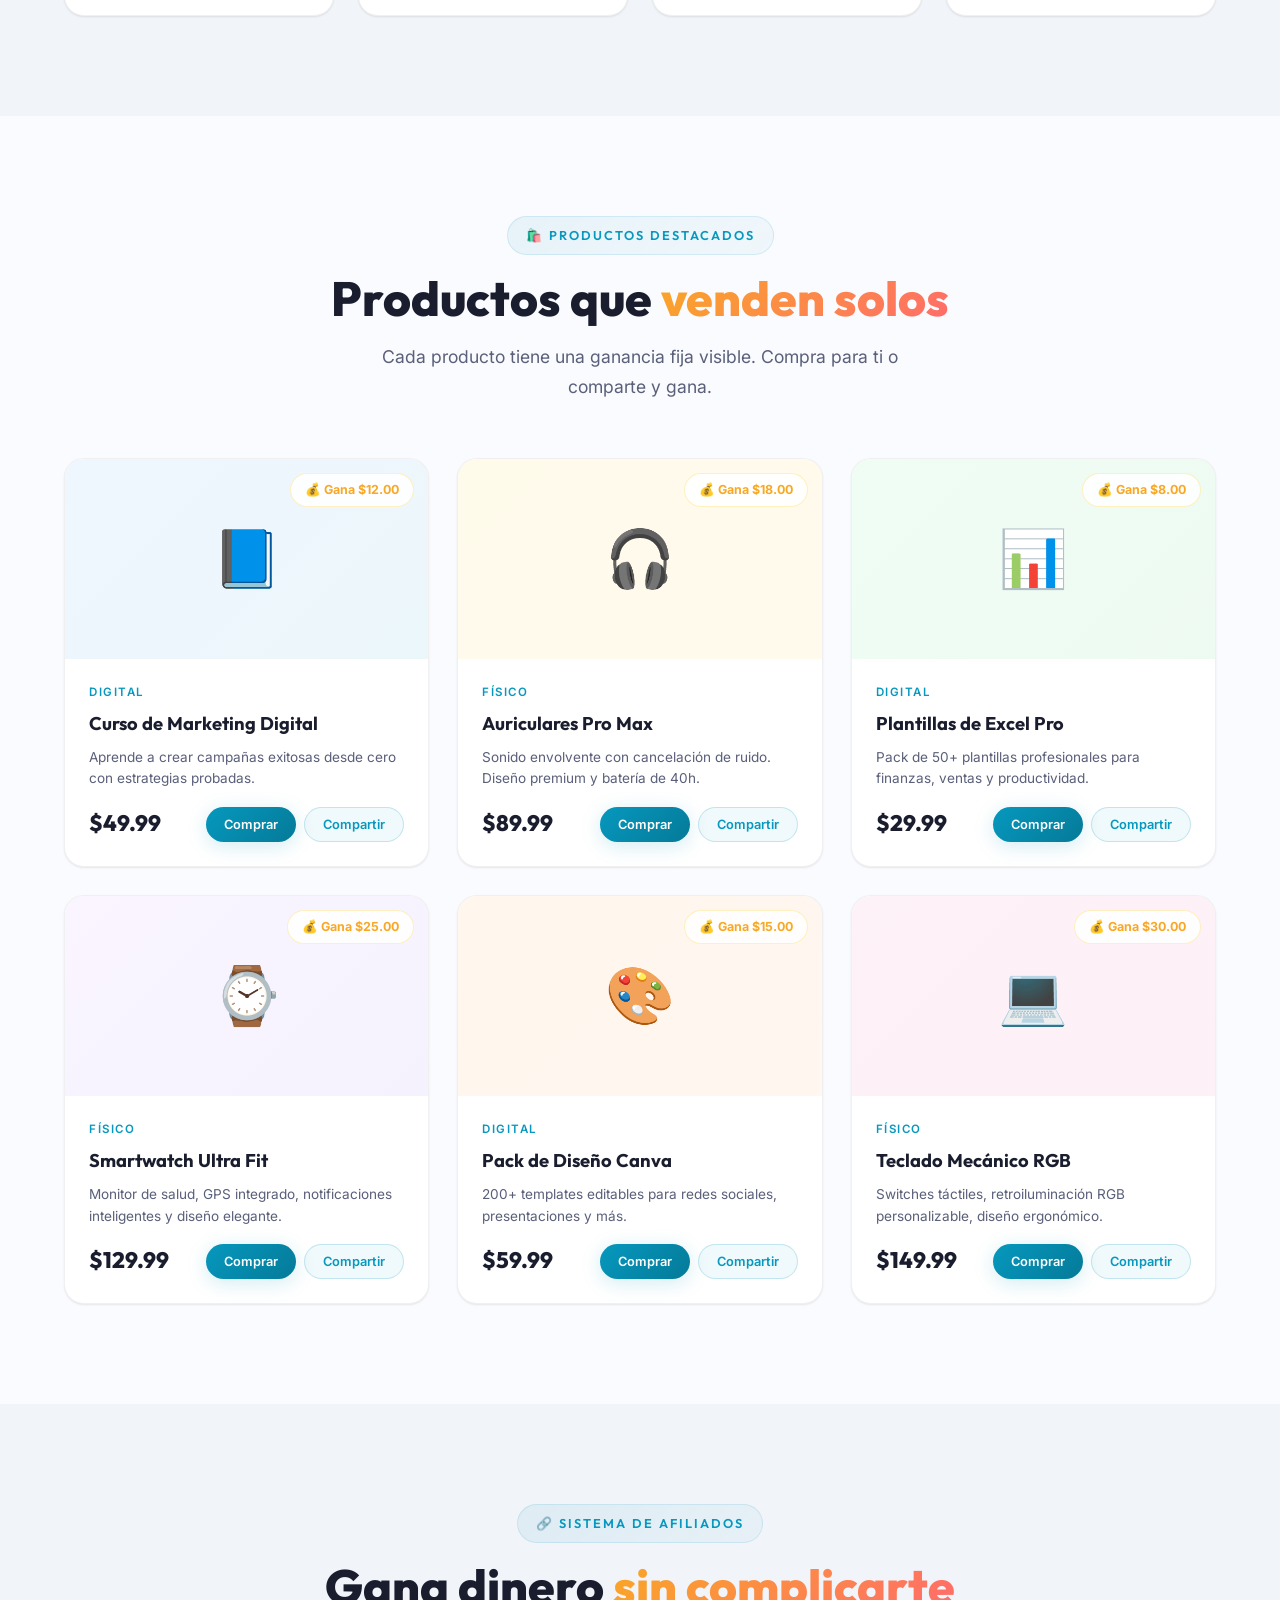
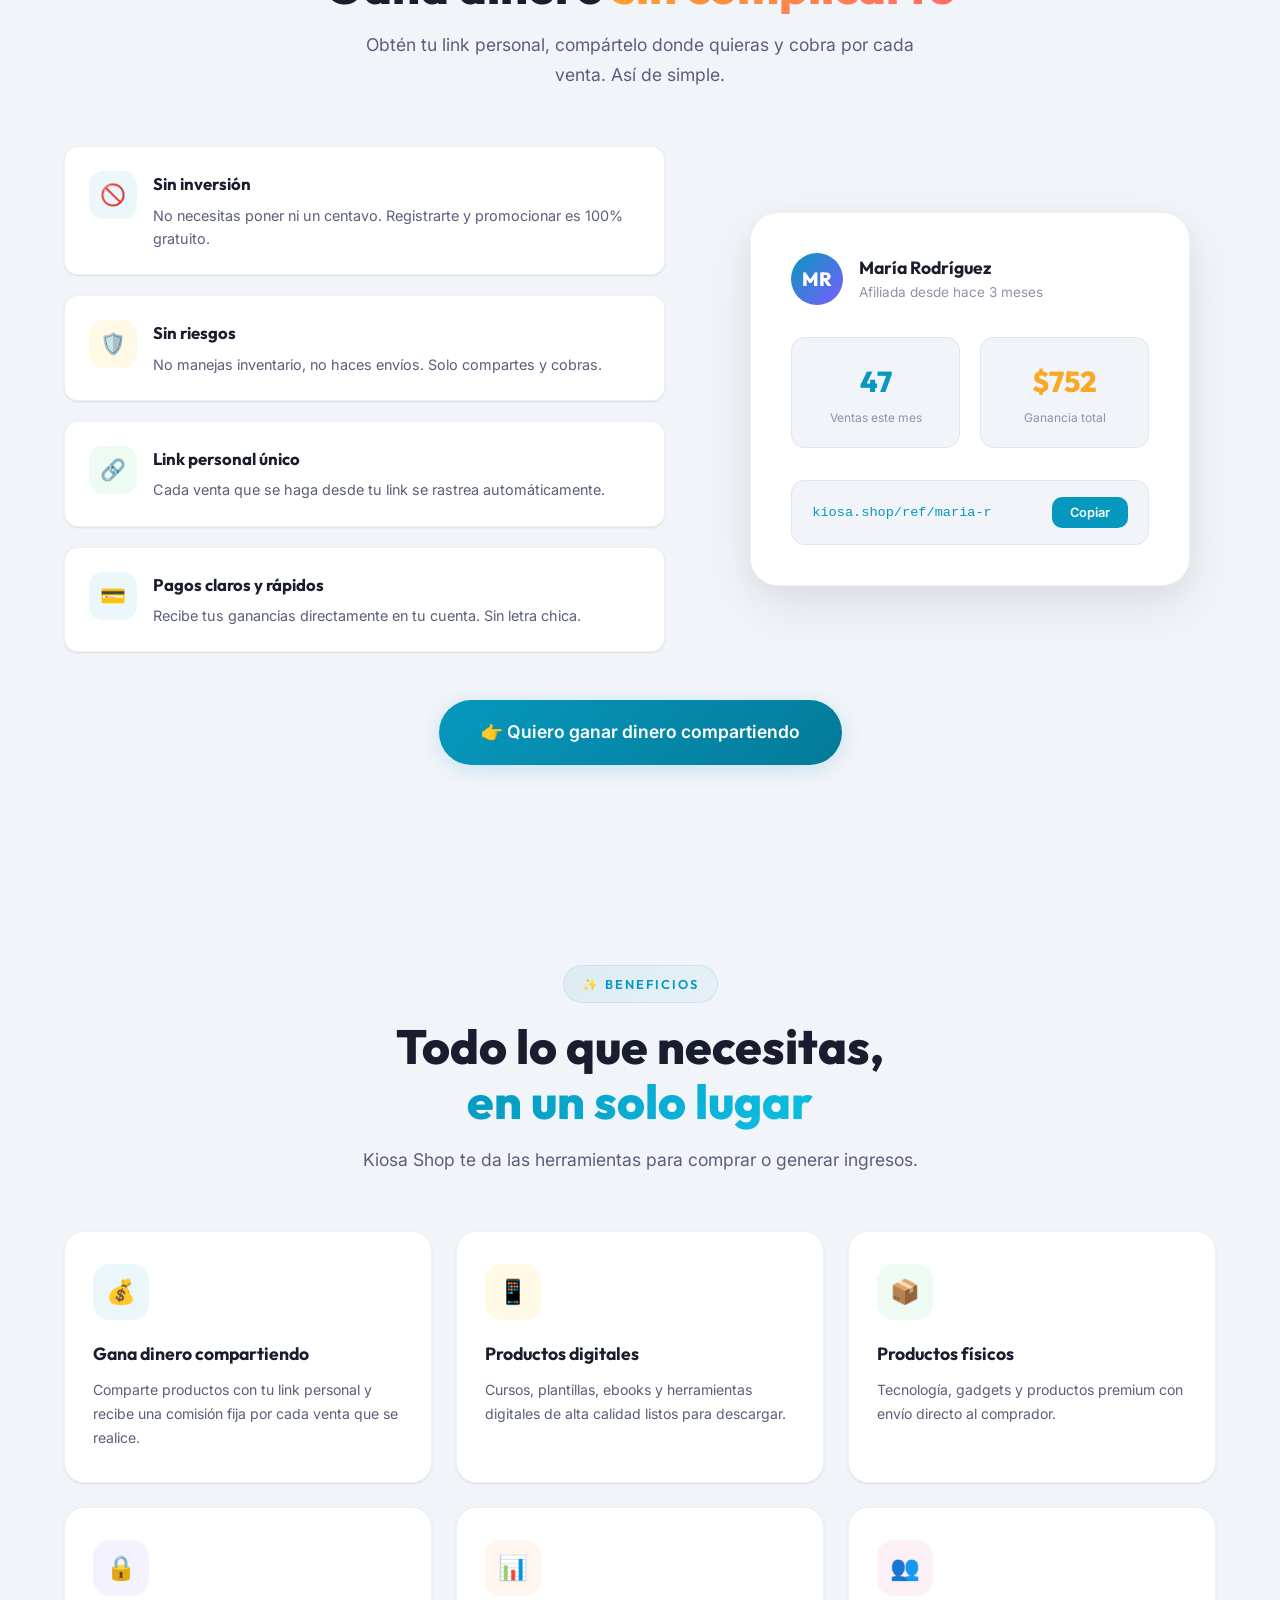
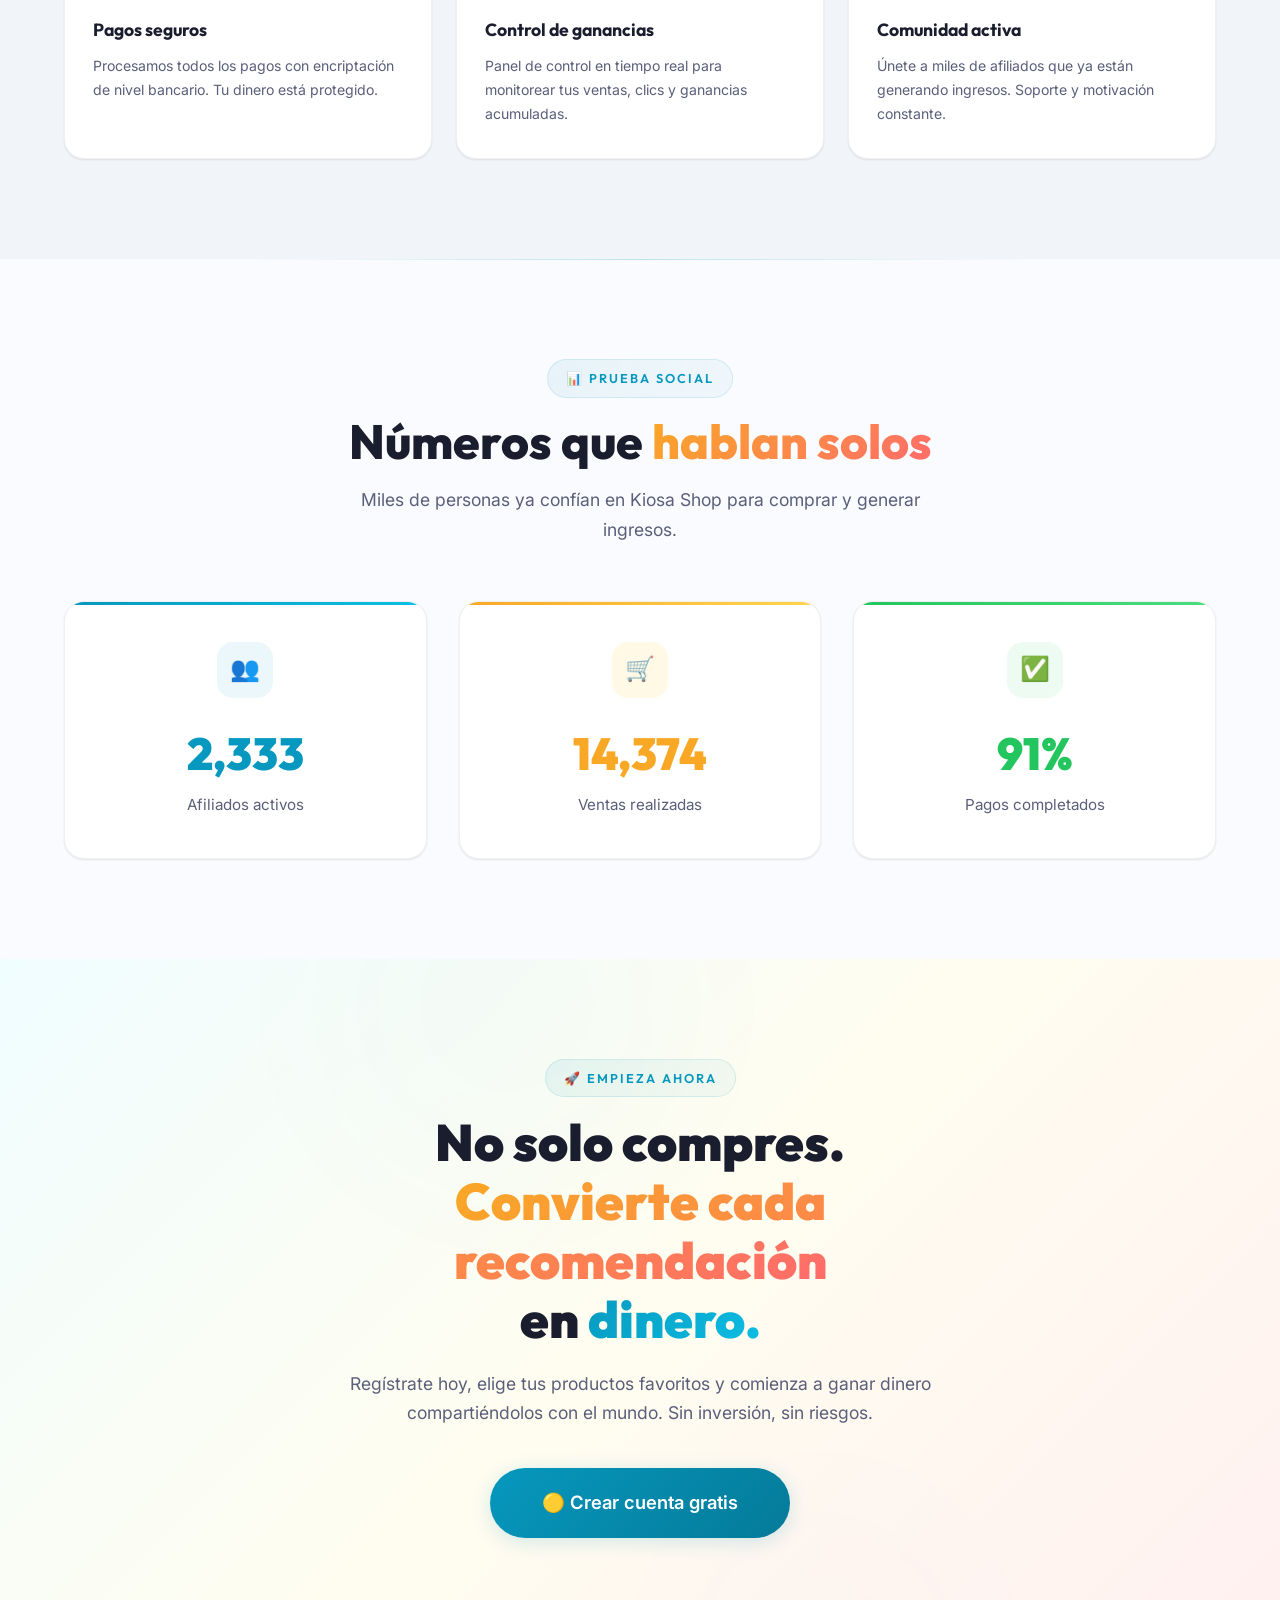
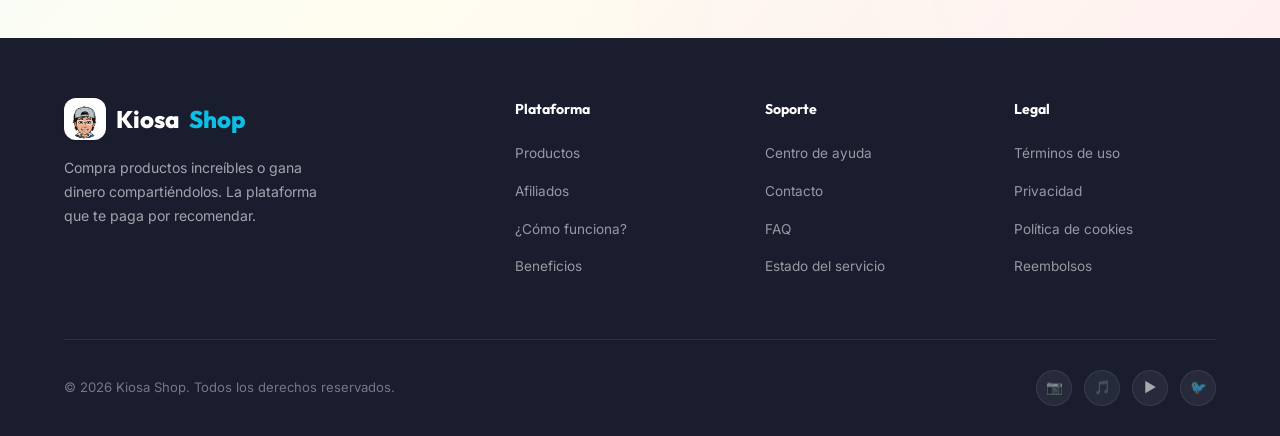
==== commit 089eaa9c: "feat: introduce new modern shop logo and update its usage in navbar and footer." ====
--- a/index.html
+++ b/index.html
@@ -21,7 +21,7 @@
     <nav class="navbar" id="navbar">
         <div class="container">
             <a href="#" class="navbar-brand">
-                <img class="logo-img" src="logo.svg" alt="Kiosa Shop Logo">
+                <img class="logo-img" src="shop-logo.svg" alt="Kiosa Shop Logo">
                 <span>Kiosa</span>
                 <span>Shop</span>
             </a>
@@ -565,9 +565,7 @@
             <div class="footer-content">
                 <div class="footer-brand">
                     <a href="#" class="navbar-brand">
-                        <img class="logo-img"
-                            src="data:image/svg+xml,%3Csvg xmlns='http://www.w3.org/2000/svg' viewBox='0 0 120 120'%3E%3Ccircle cx='60' cy='60' r='58' fill='%23E8F5FD' stroke='url(%23g1)' stroke-width='3'/%3E%3Cellipse cx='60' cy='56' rx='32' ry='35' fill='%23E8B88A'/%3E%3Cpath d='M30 50C30 30 90 30 90 50L88 55C88 38 32 38 32 55Z' fill='%231A1A1A'/%3E%3Cpath d='M28 56C28 52 30 48 32 50L32 60C30 58 28 58 28 56Z' fill='%231A1A1A'/%3E%3Cpath d='M92 56C92 52 90 48 88 50L88 60C90 58 92 58 92 56Z' fill='%231A1A1A'/%3E%3Cpath d='M27 46C27 28 93 28 93 46L90 48C90 35 30 35 30 48Z' fill='%23B8C4D0'/%3E%3Crect x='27' y='44' width='66' height='6' rx='3' fill='%23A0ADB8'/%3E%3Cpath d='M45 44C45 40 33 38 26 44' stroke='%23A0ADB8' stroke-width='4' fill='%23B8C4D0' stroke-linecap='round'/%3E%3Cellipse cx='30' cy='56' rx='5' ry='7' fill='%23E8B88A'/%3E%3Cellipse cx='90' cy='56' rx='5' ry='7' fill='%23E8B88A'/%3E%3Crect x='38' y='50' width='18' height='14' rx='4' fill='none' stroke='%23F0E6D8' stroke-width='2.5'/%3E%3Crect x='64' y='50' width='18' height='14' rx='4' fill='none' stroke='%23F0E6D8' stroke-width='2.5'/%3E%3Cline x1='56' y1='56' x2='64' y2='56' stroke='%23F0E6D8' stroke-width='2'/%3E%3Cline x1='38' y1='56' x2='32' y2='54' stroke='%23F0E6D8' stroke-width='2'/%3E%3Cline x1='82' y1='56' x2='88' y2='54' stroke='%23F0E6D8' stroke-width='2'/%3E%3Ccircle cx='47' cy='57' r='3' fill='%232D1B0E'/%3E%3Ccircle cx='73' cy='57' r='3' fill='%232D1B0E'/%3E%3Ccircle cx='48' cy='56' r='1' fill='white'/%3E%3Ccircle cx='74' cy='56' r='1' fill='white'/%3E%3Cpath d='M40 48Q47 44 54 48' stroke='%231A1A1A' stroke-width='2' fill='none' stroke-linecap='round'/%3E%3Cpath d='M66 48Q73 44 80 48' stroke='%231A1A1A' stroke-width='2' fill='none' stroke-linecap='round'/%3E%3Cpath d='M58 62Q60 66 62 62' stroke='%23D4956E' stroke-width='1.5' fill='none' stroke-linecap='round'/%3E%3Cpath d='M45 72Q60 84 75 72' stroke='%231A1A1A' stroke-width='2' fill='%23FF6B6B' stroke-linecap='round'/%3E%3Cpath d='M48 72L72 72Q60 78 48 72' fill='white'/%3E%3Cpath d='M32 88C32 80 40 78 60 78C80 78 88 80 88 88L92 105C92 110 28 110 28 105Z' fill='%232196F3'/%3E%3Cpath d='M48 78L52 95L60 100L68 95L72 78' fill='%23ECEFF1'/%3E%3Cpath d='M50 78Q60 82 70 78' stroke='%23BDBDBD' stroke-width='1' fill='none'/%3E%3Cline x1='55' y1='84' x2='54' y2='92' stroke='%23BDBDBD' stroke-width='1'/%3E%3Cline x1='65' y1='84' x2='66' y2='92' stroke='%23BDBDBD' stroke-width='1'/%3E%3Cdefs%3E%3ClinearGradient id='g1' x1='0' y1='0' x2='120' y2='120'%3E%3Cstop offset='0%25' stop-color='%230698BE'/%3E%3Cstop offset='100%25' stop-color='%23FFC107'/%3E%3C/linearGradient%3E%3C/defs%3E%3C/svg%3E"
-                            alt="Kiosa Shop Logo">
+                        <img class="logo-img" src="logo.svg" alt="Kiosa Shop Logo">
                         <span>Kiosa</span>
                         <span>Shop</span>
                     </a>
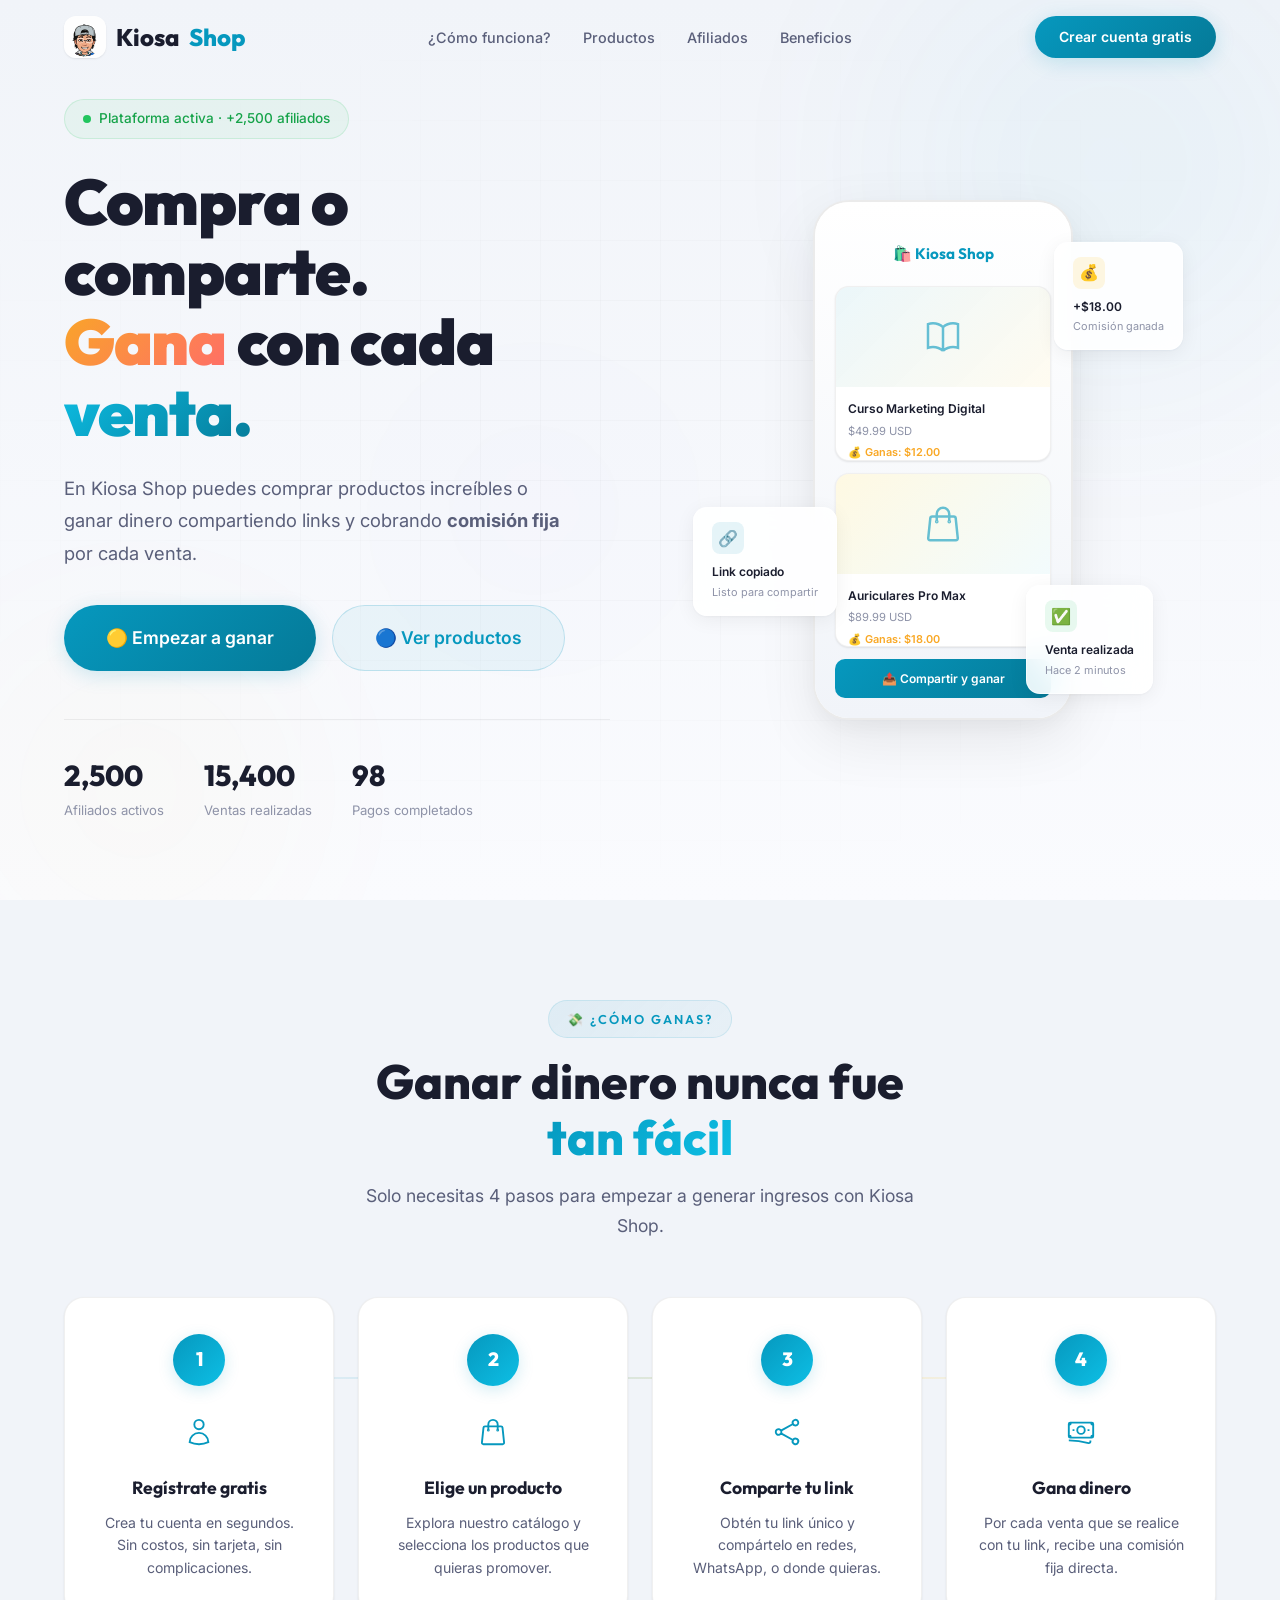
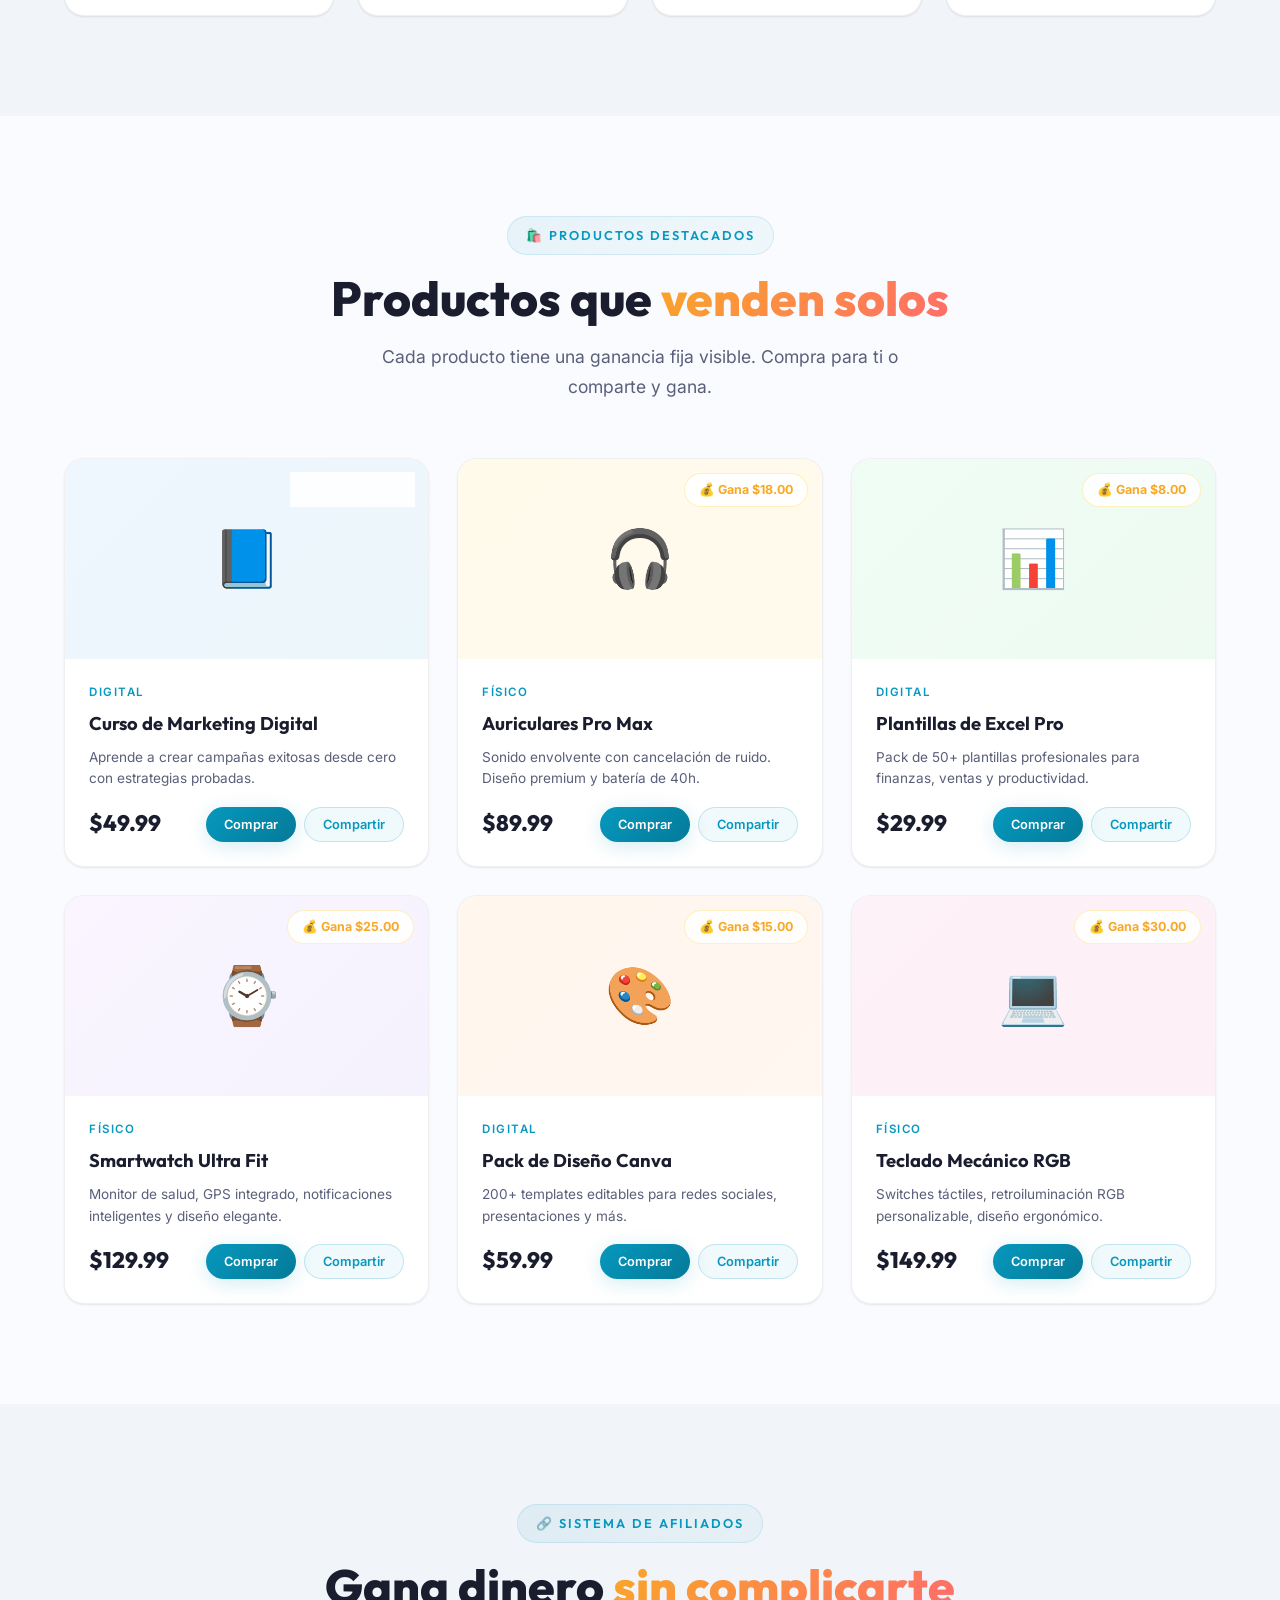
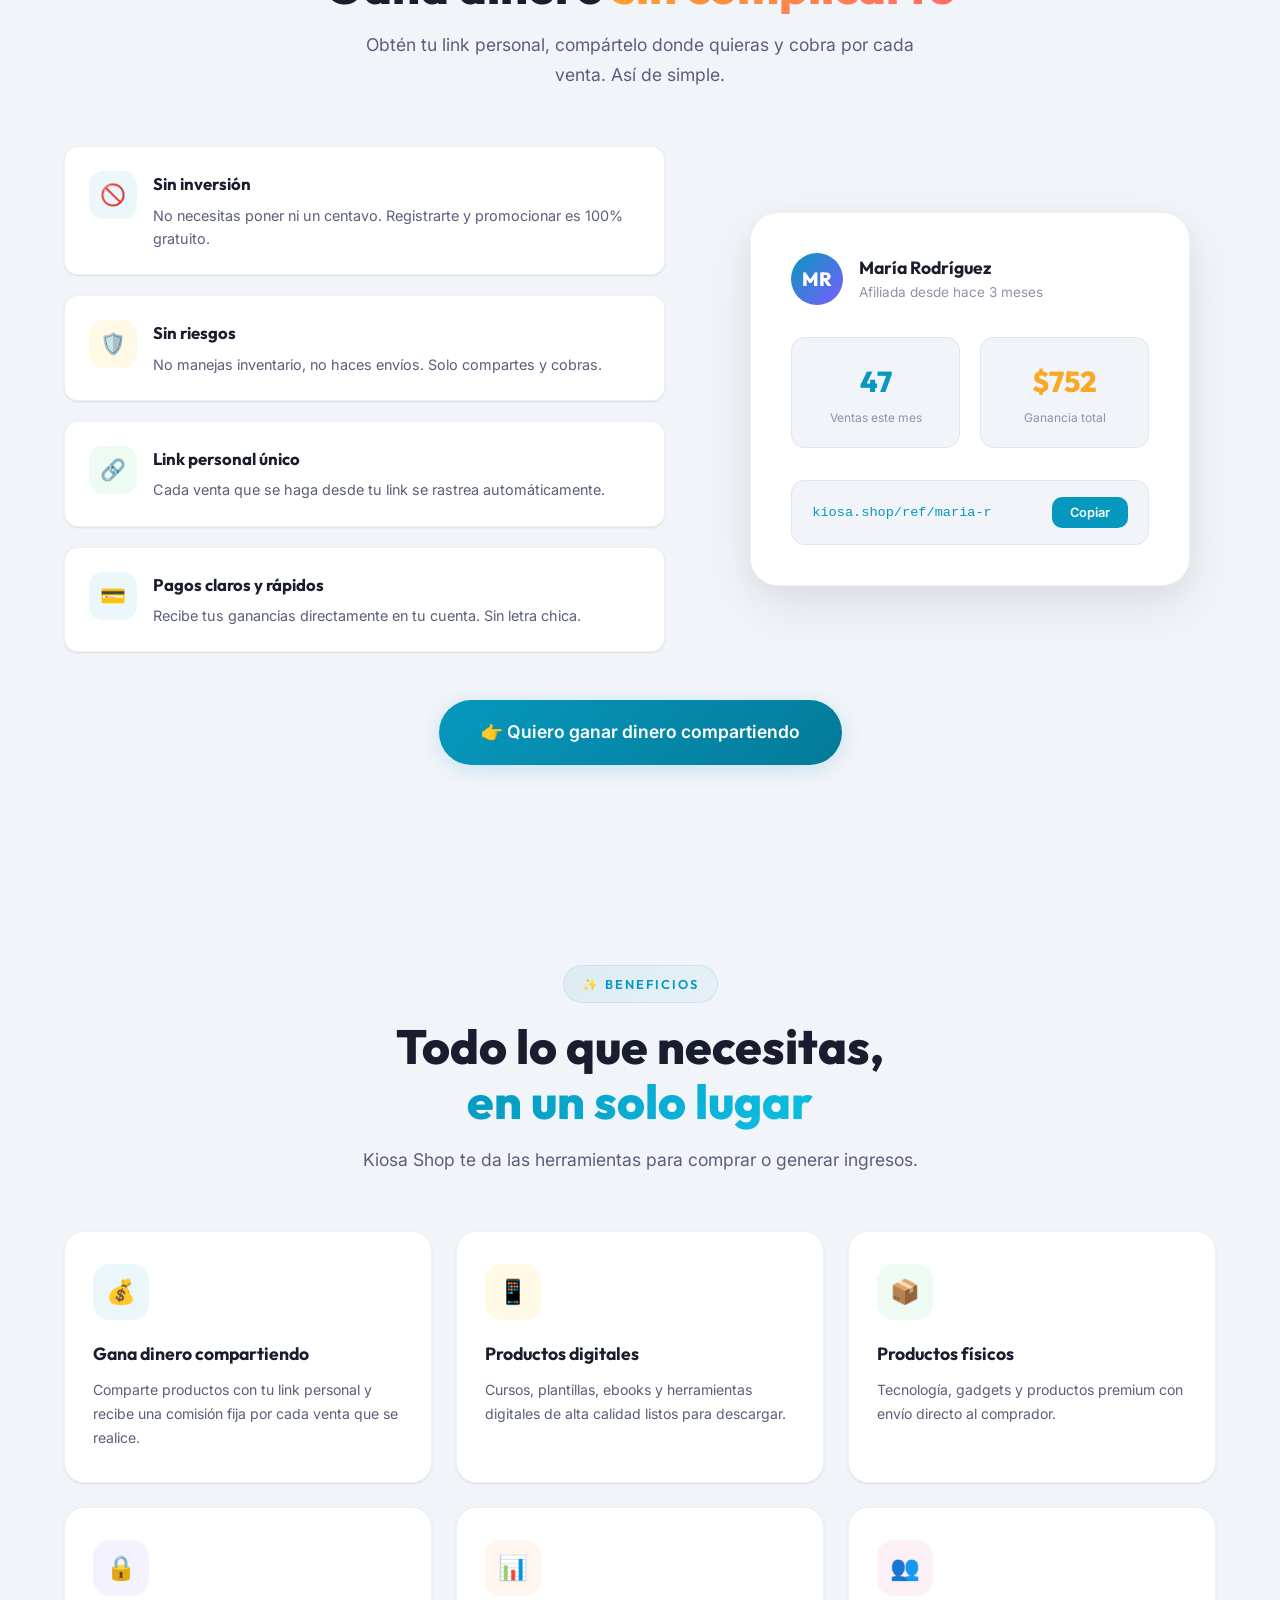
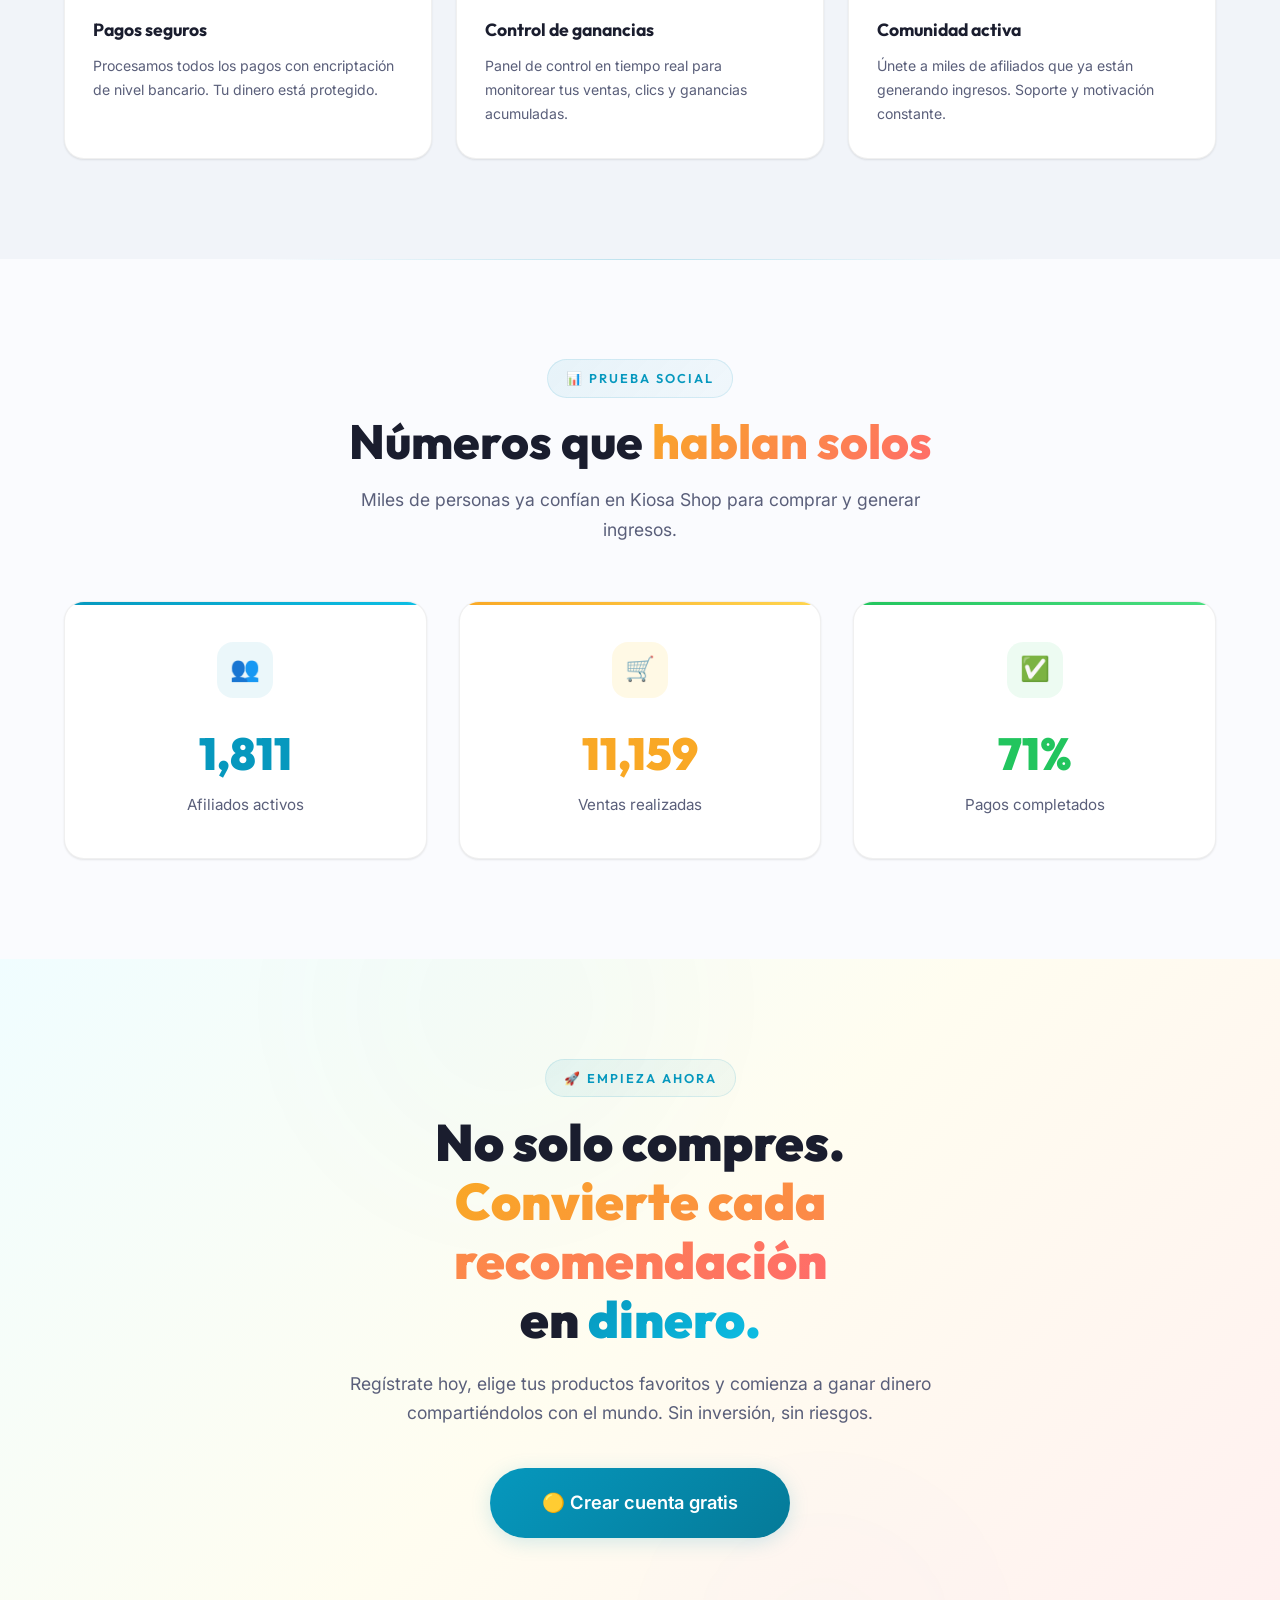
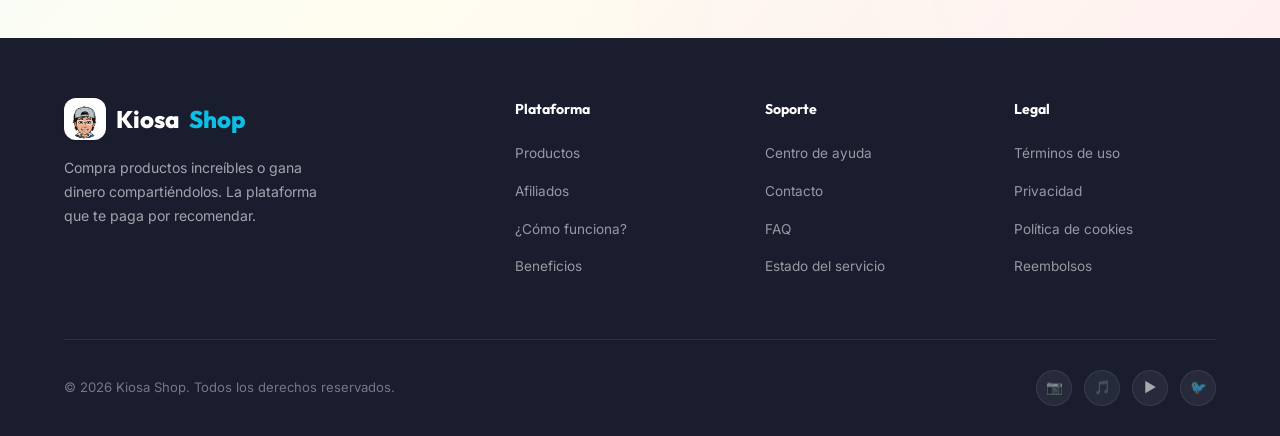
==== commit d40f169f: "feat: Update SVG logo design and its HTML reference." ====
--- a/index.html
+++ b/index.html
@@ -21,7 +21,7 @@
     <nav class="navbar" id="navbar">
         <div class="container">
             <a href="#" class="navbar-brand">
-                <img class="logo-img" src="shop-logo.svg" alt="Kiosa Shop Logo">
+                <img class="logo-img" src="logo.svg" alt="Kiosa Shop Logo">
                 <span>Kiosa</span>
                 <span>Shop</span>
             </a>
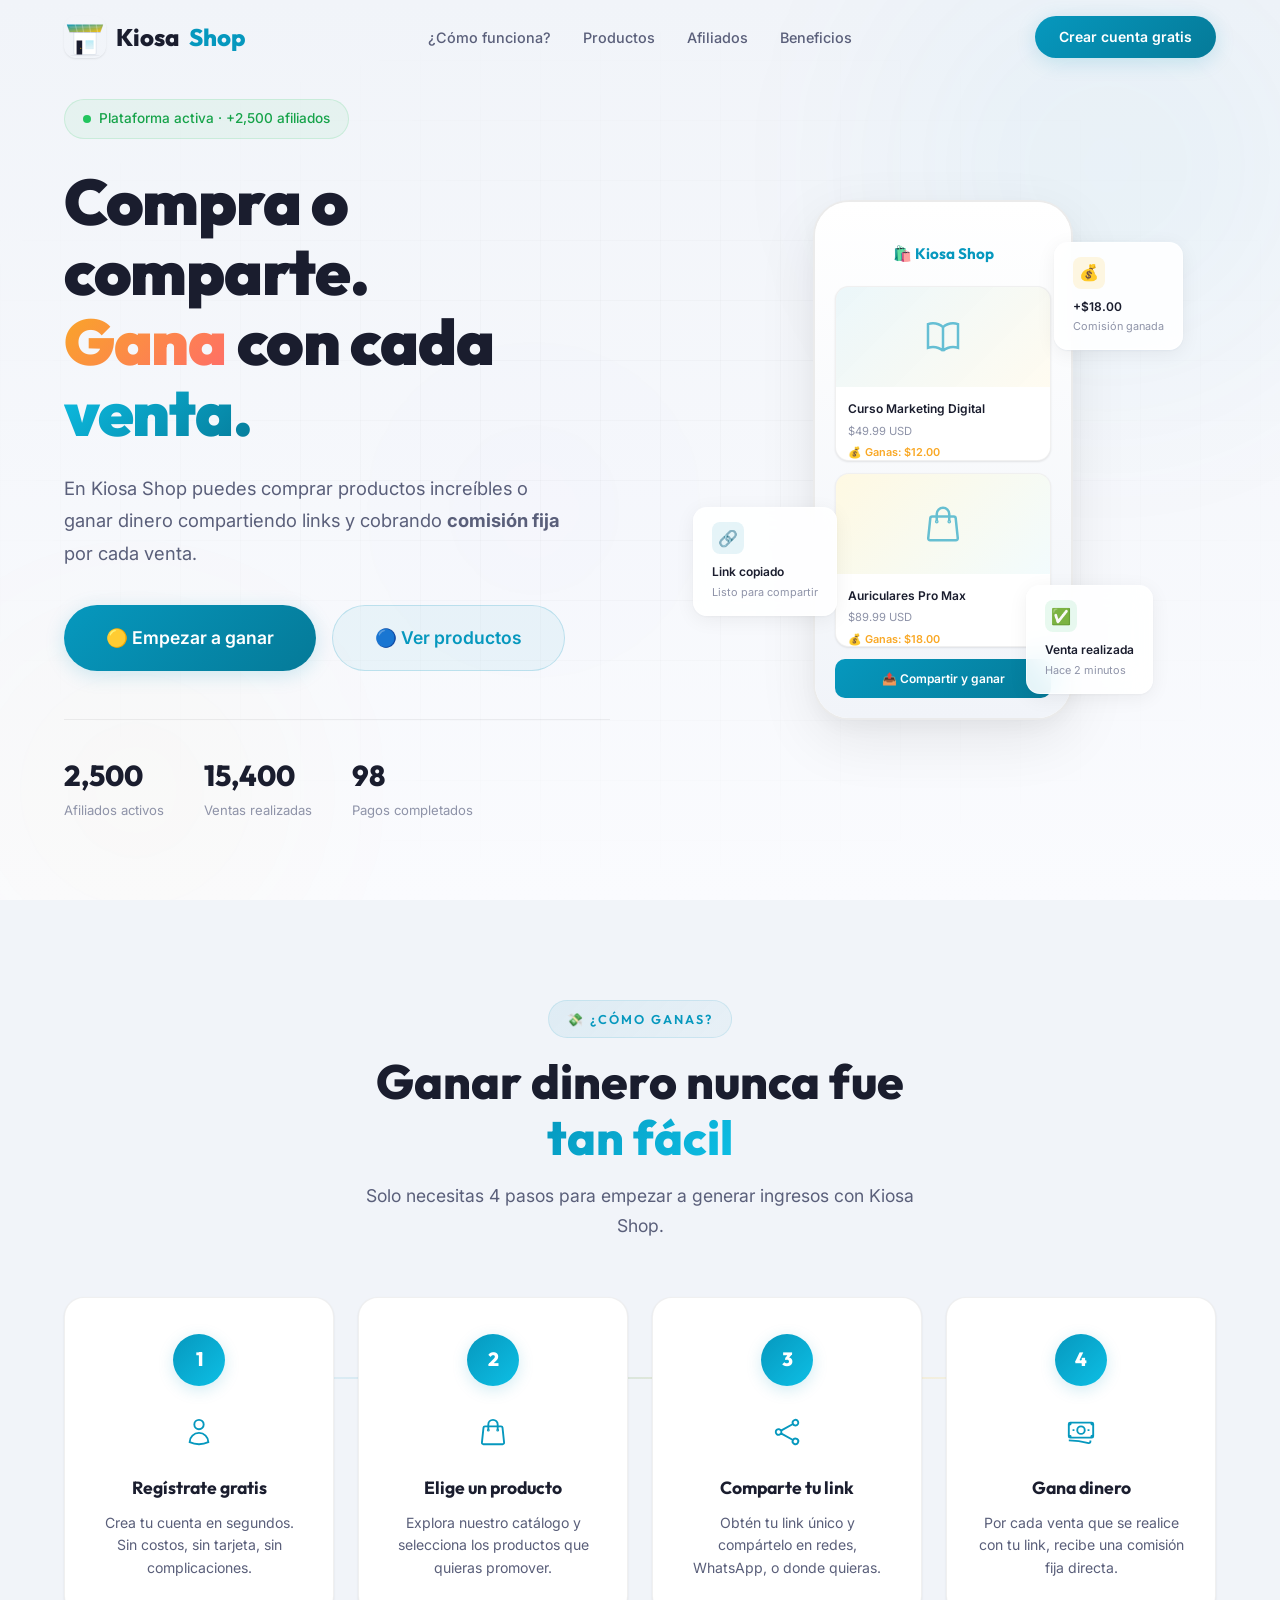
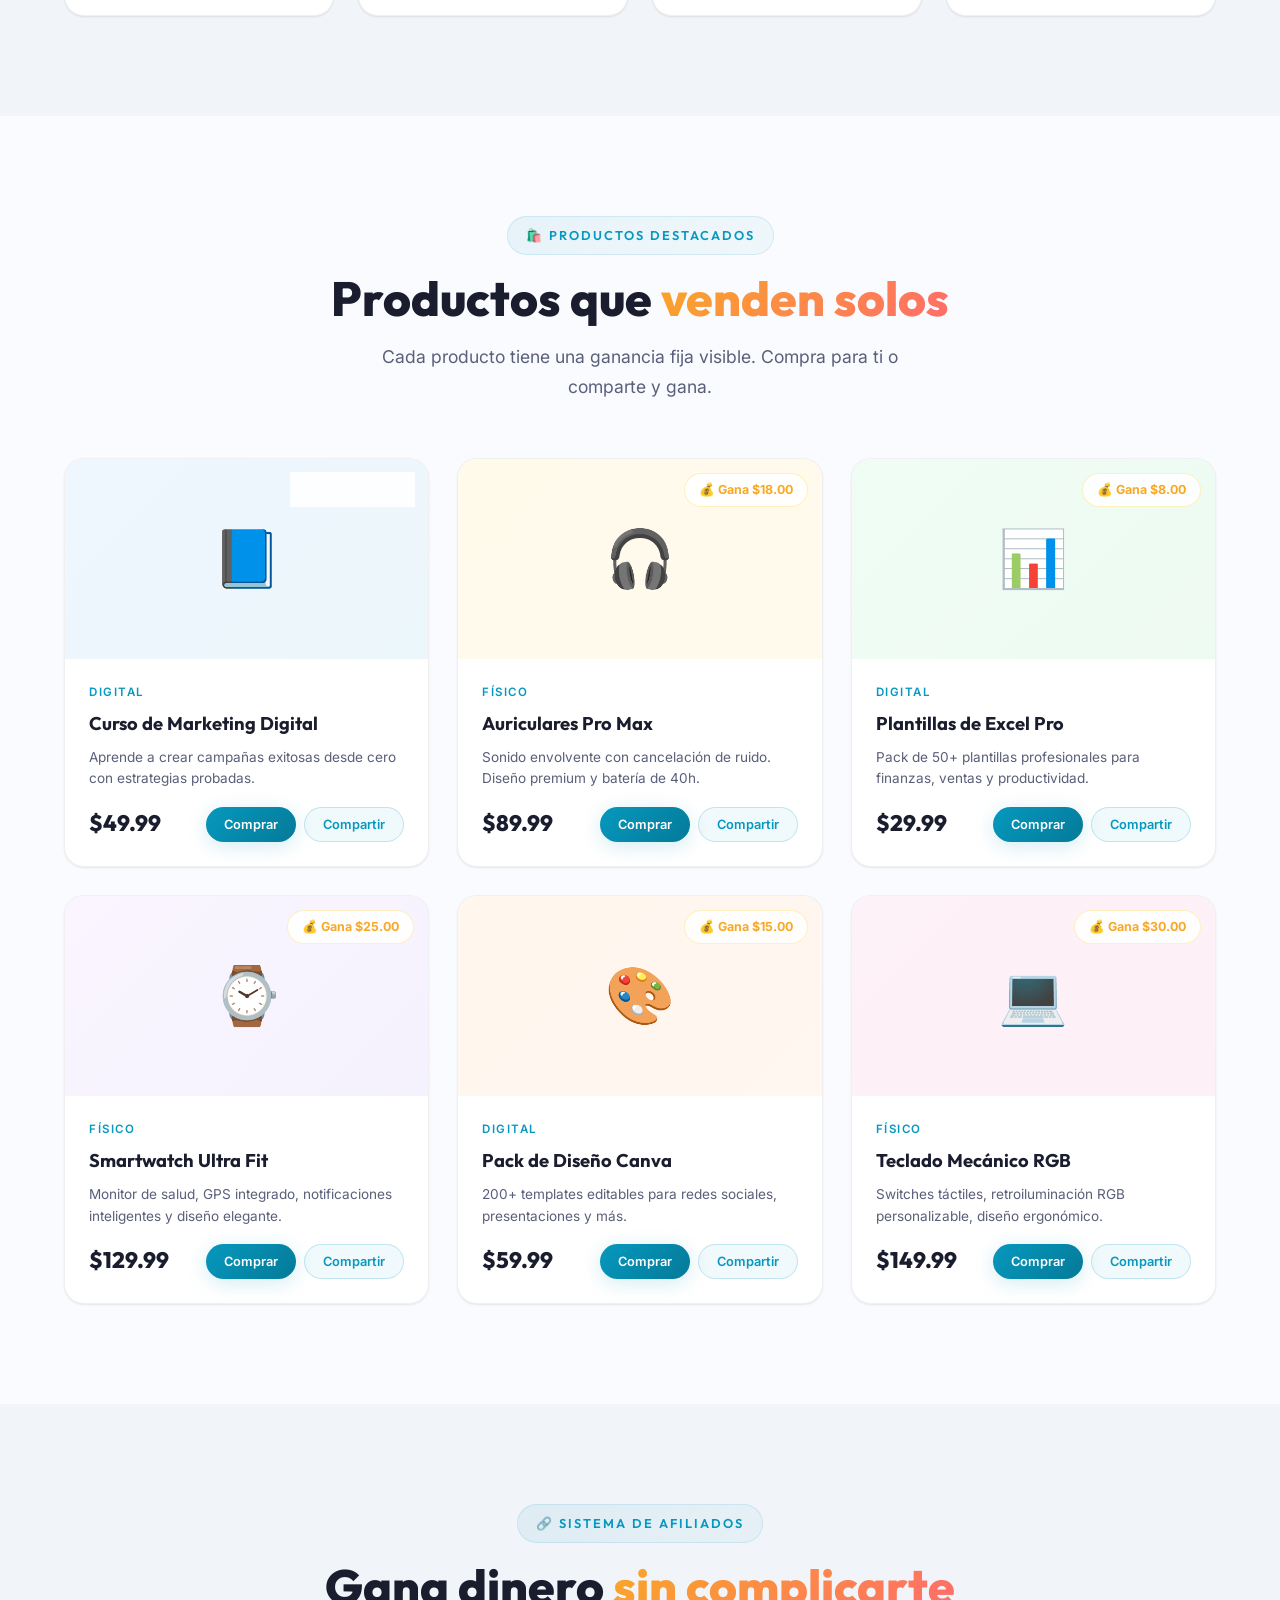
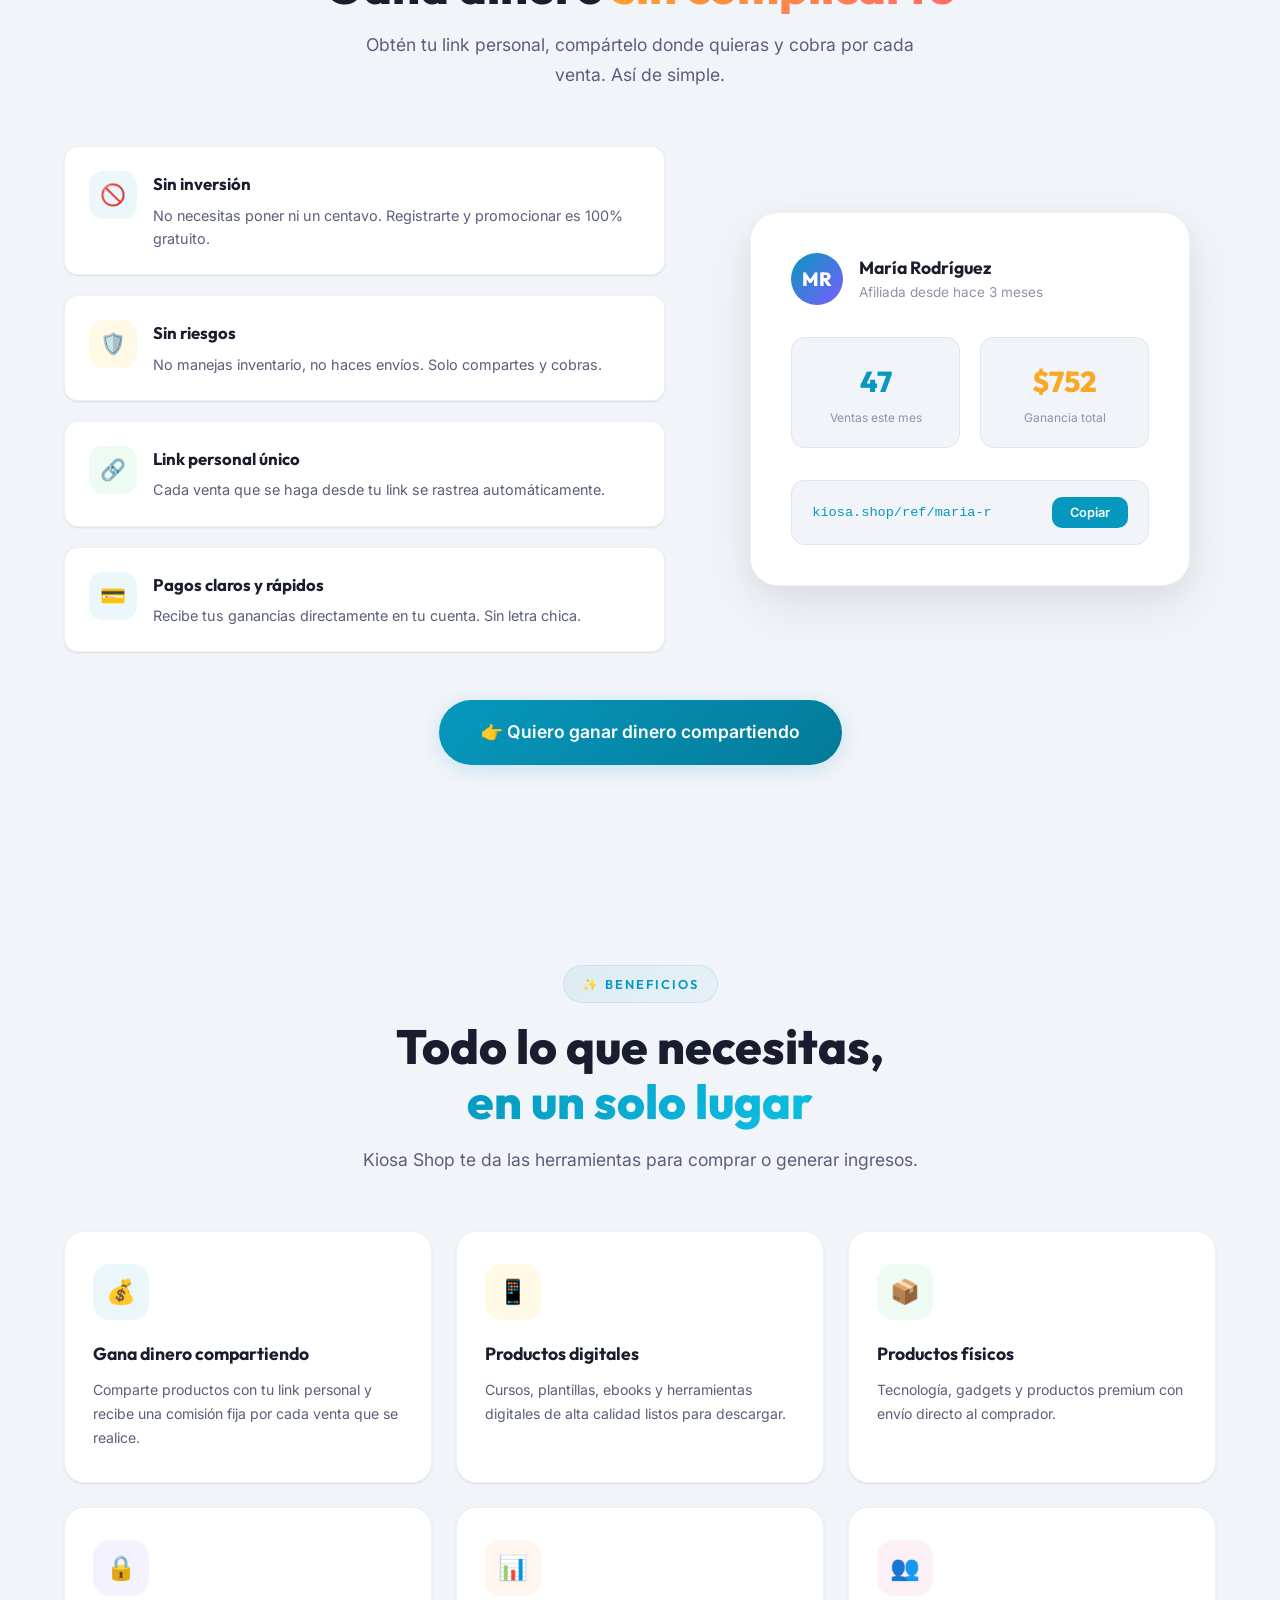
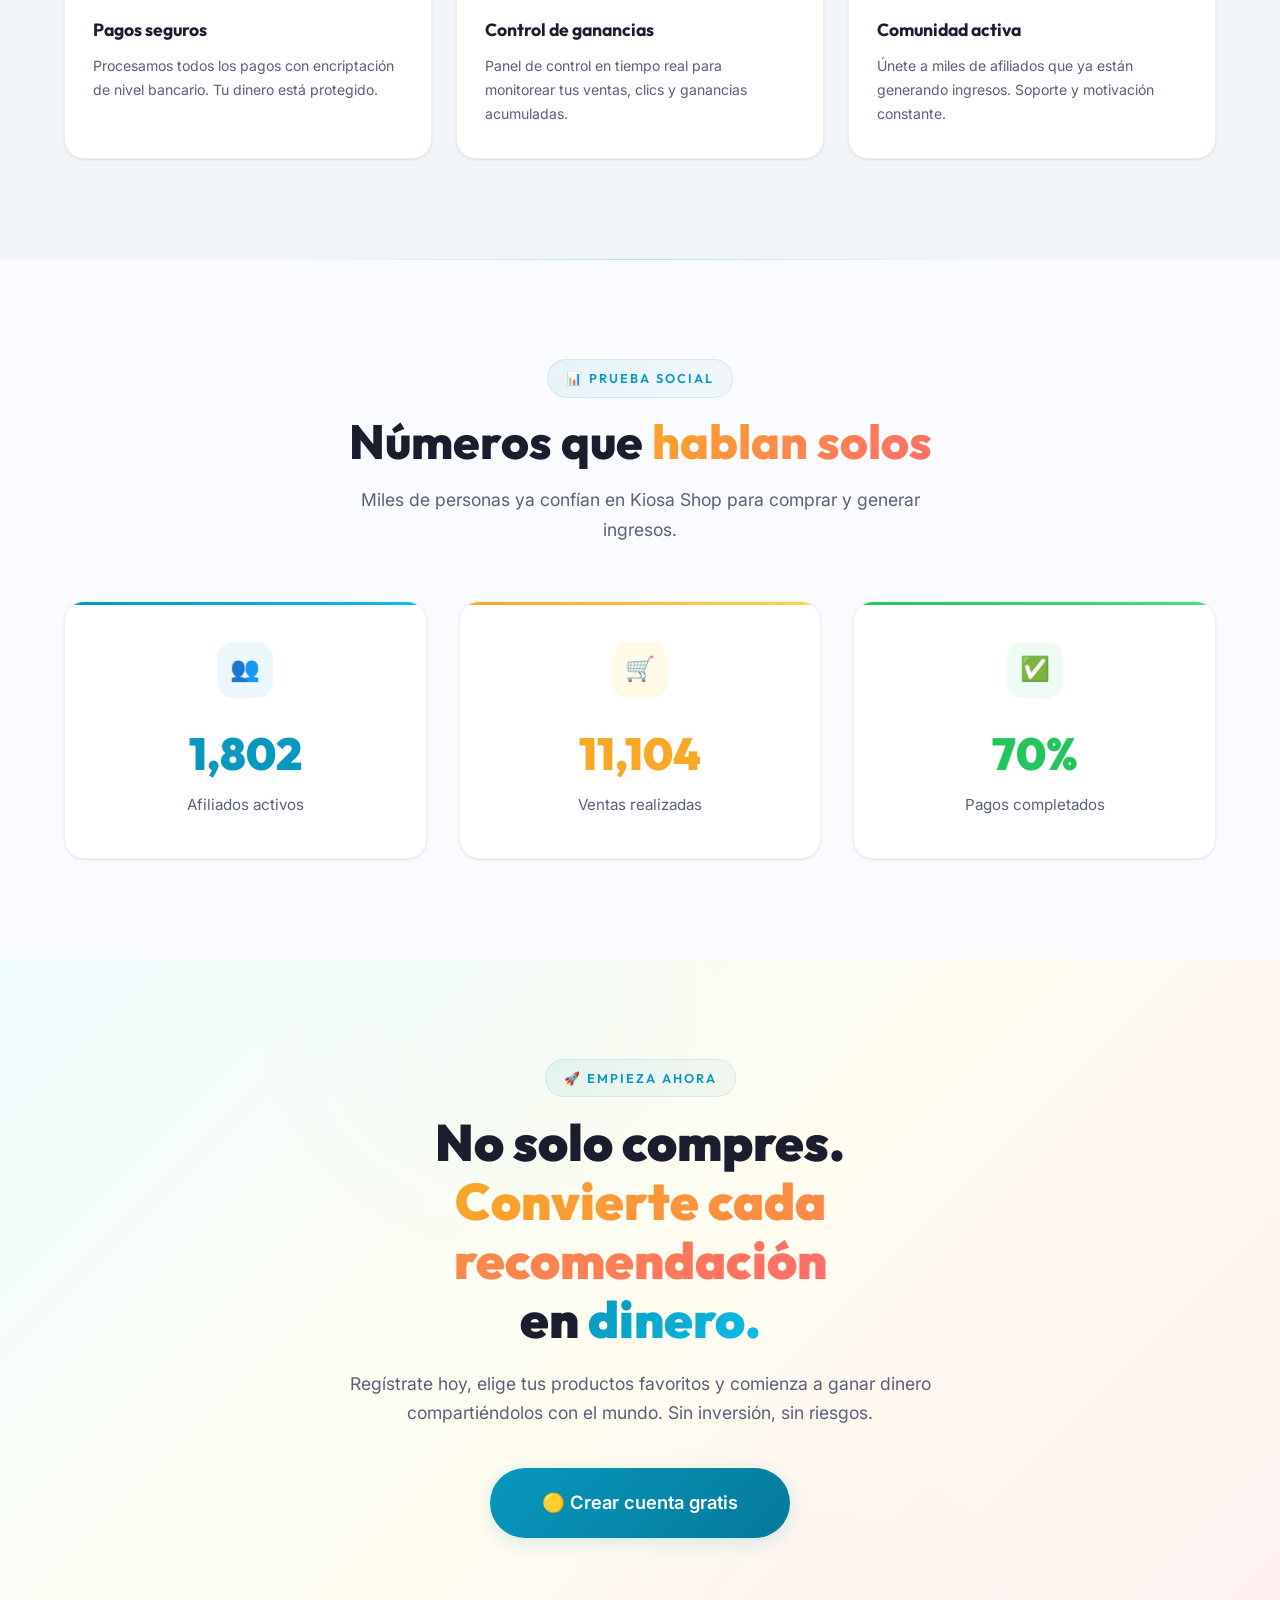
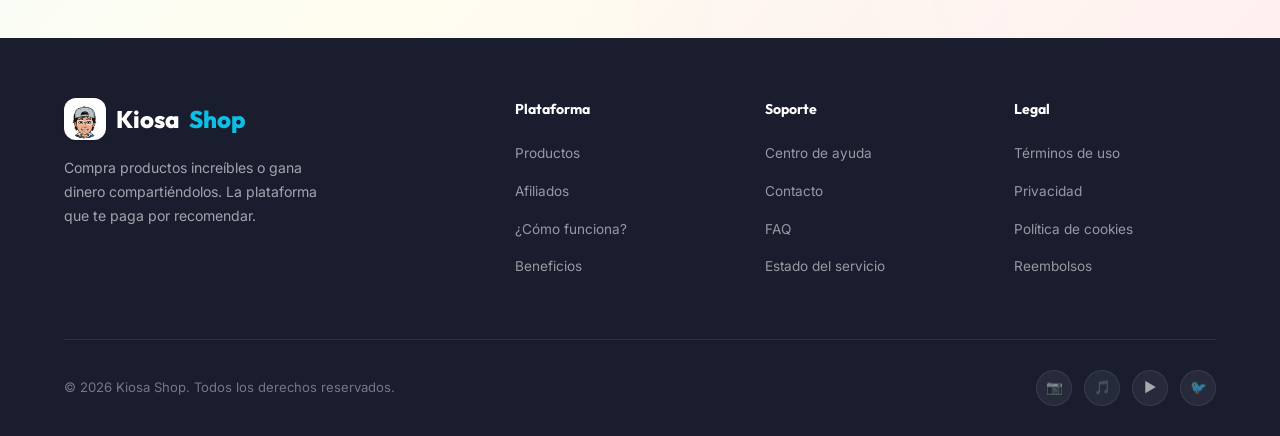
==== commit 76342890: "fix: Update navbar logo image source to shop-logo.svg." ====
--- a/index.html
+++ b/index.html
@@ -21,7 +21,7 @@
     <nav class="navbar" id="navbar">
         <div class="container">
             <a href="#" class="navbar-brand">
-                <img class="logo-img" src="logo.svg" alt="Kiosa Shop Logo">
+                <img class="logo-img" src="shop-logo.svg" alt="Kiosa Shop Logo">
                 <span>Kiosa</span>
                 <span>Shop</span>
             </a>
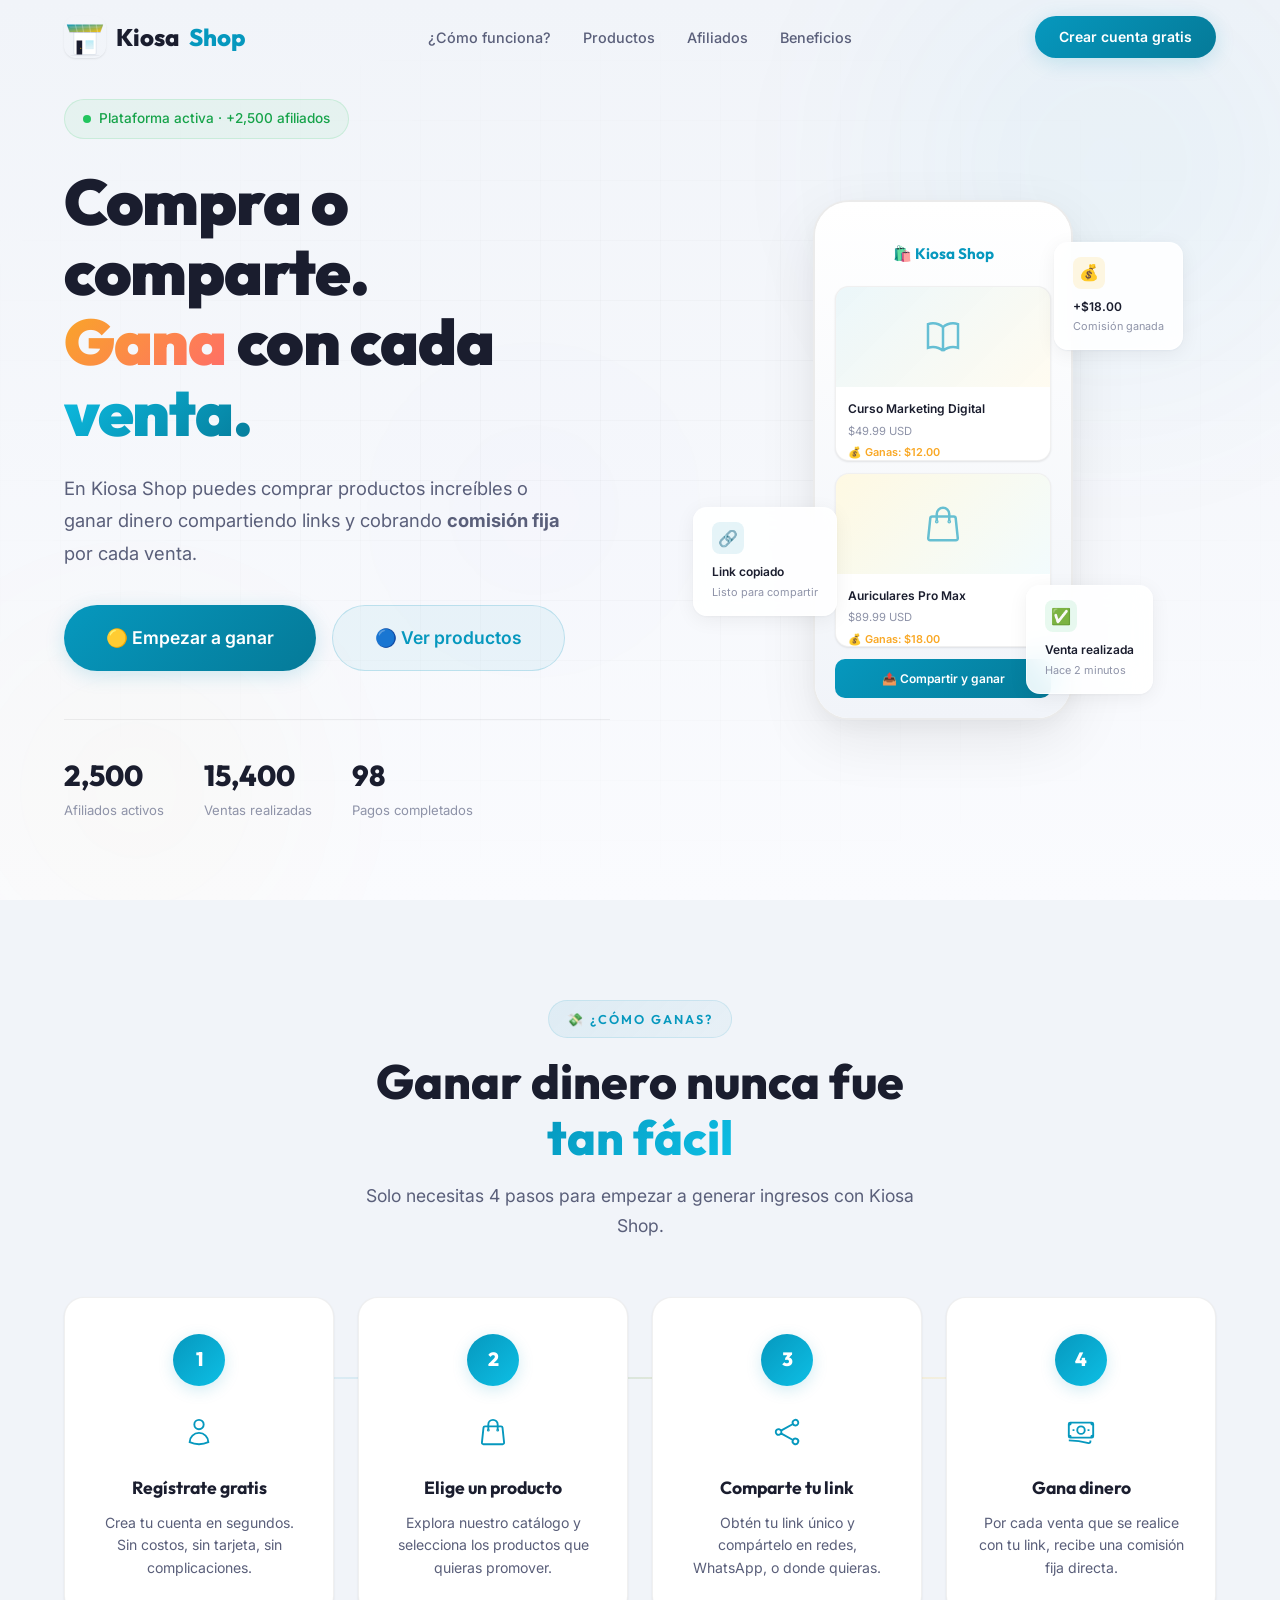
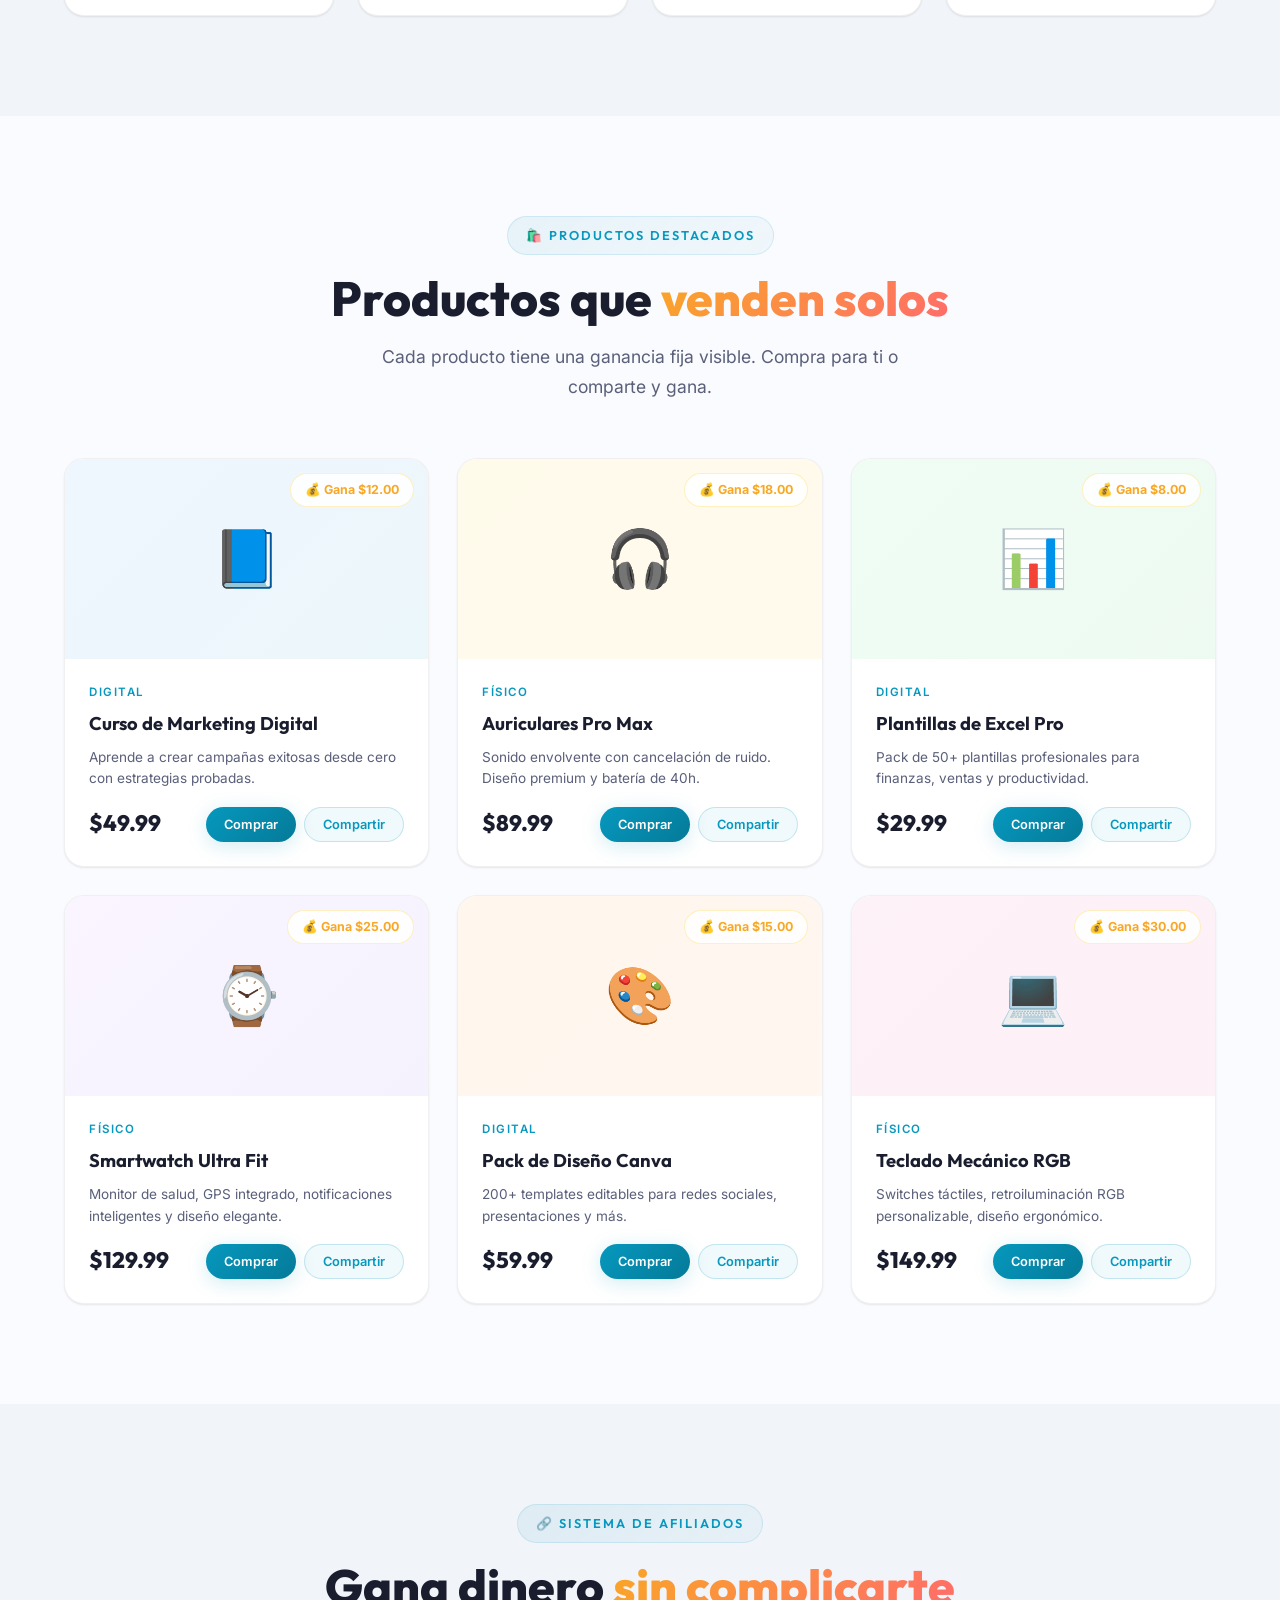
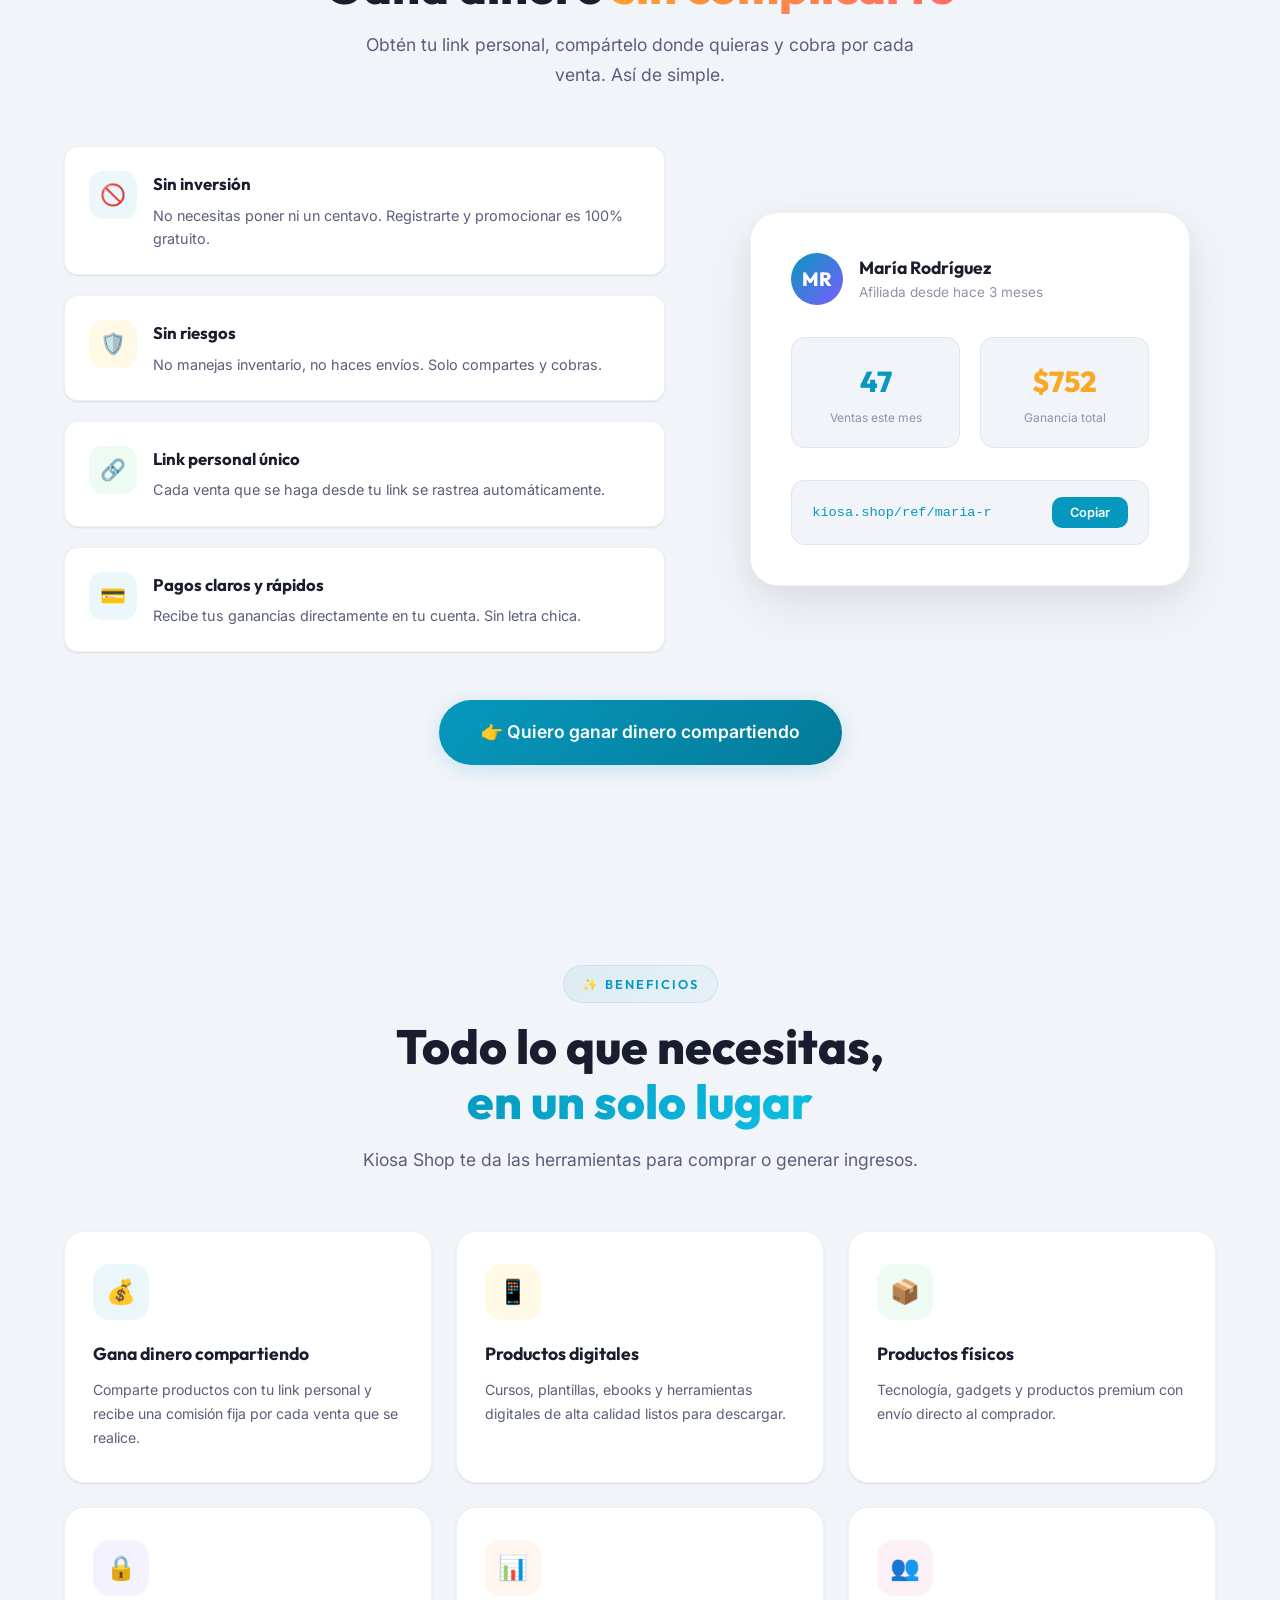
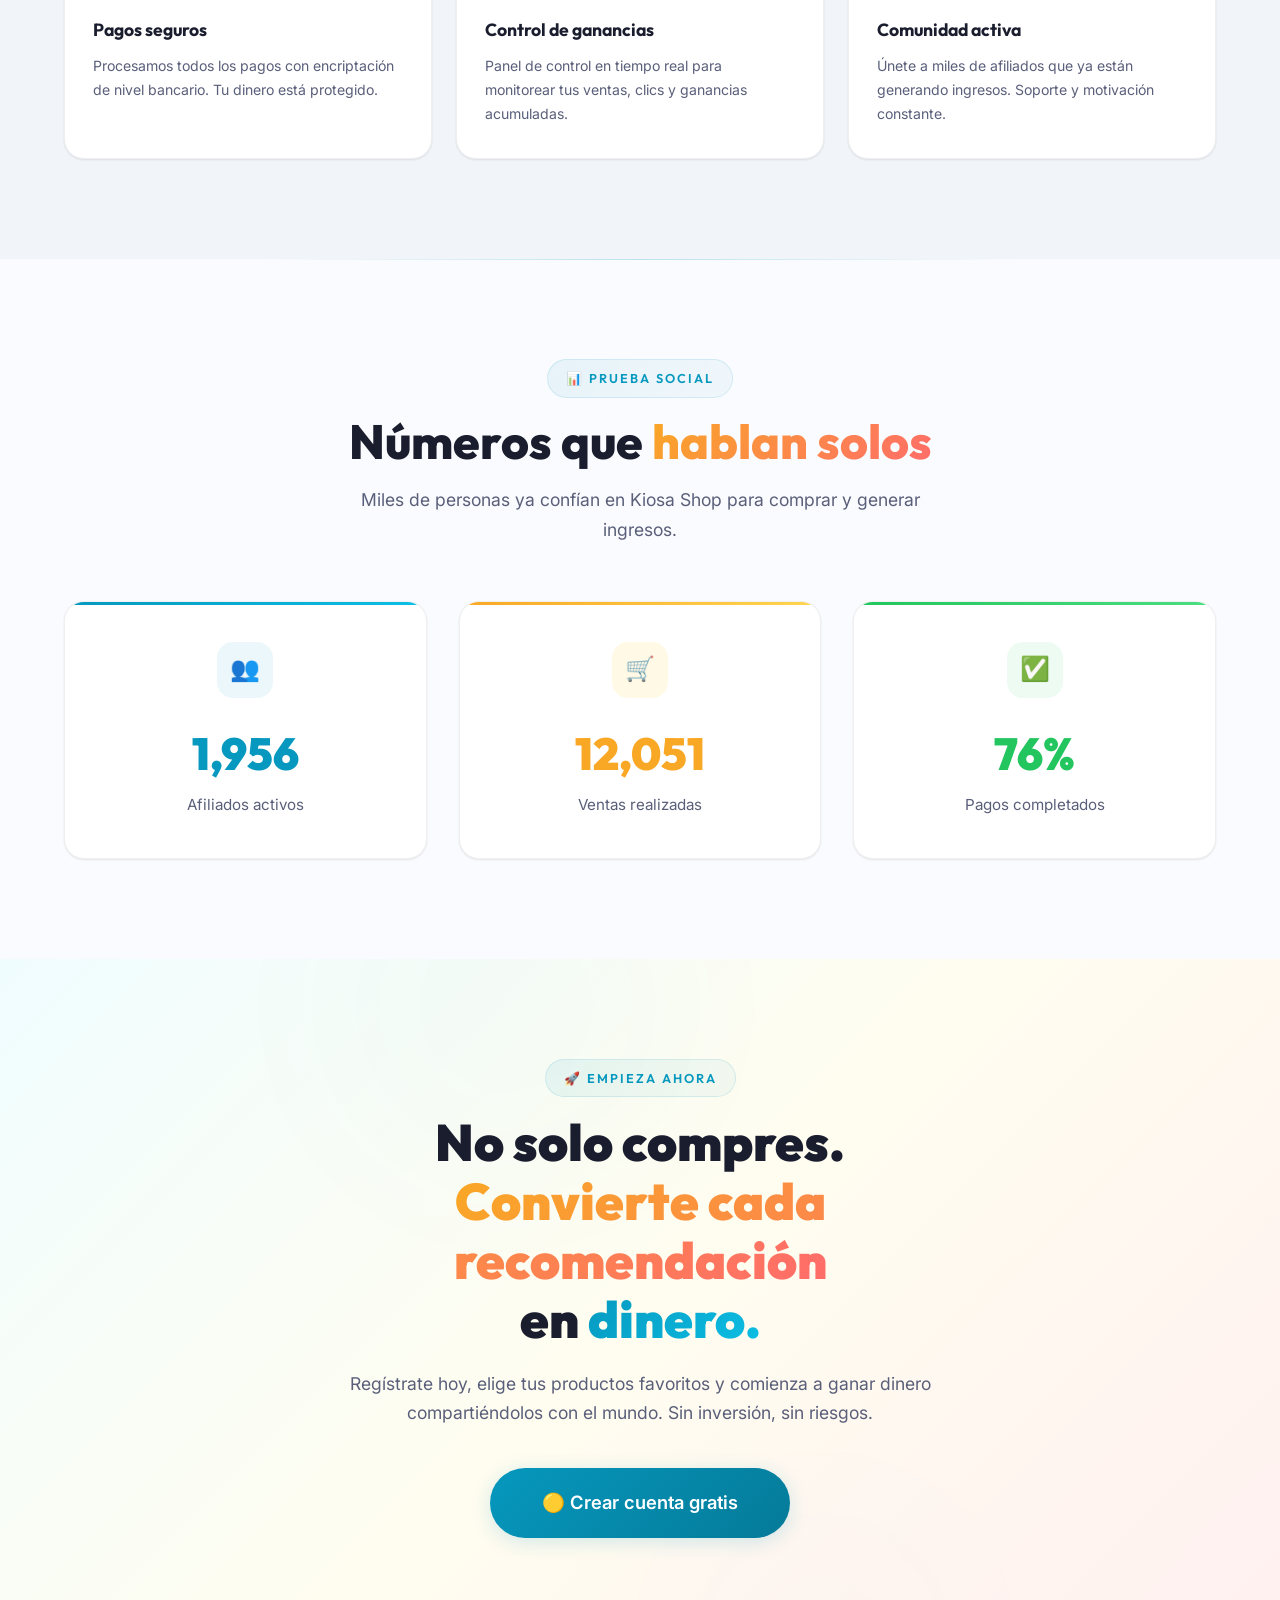
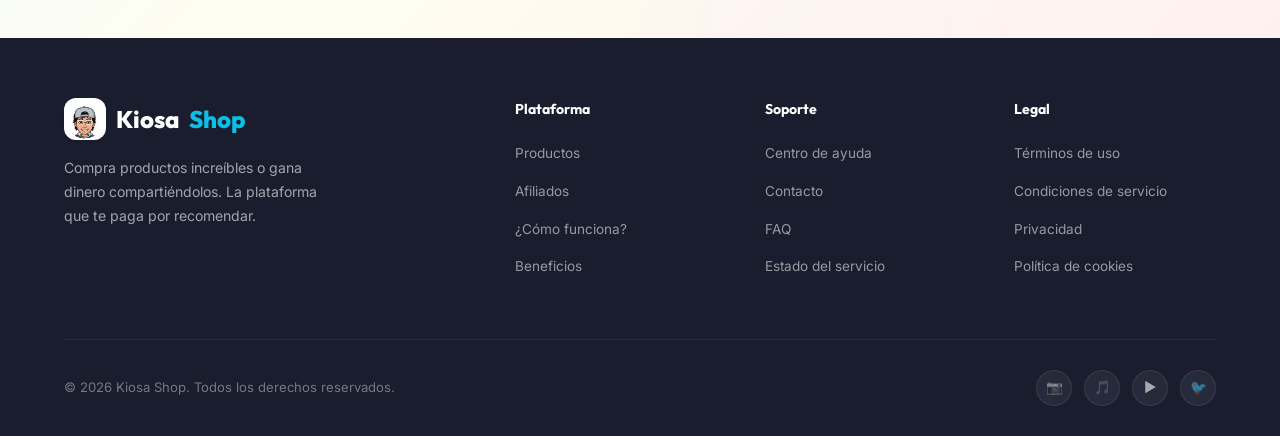
==== commit 80c8f72f: "feat: Add new legal and support pages with updated footer links." ====
--- a/index.html
+++ b/index.html
@@ -586,20 +586,20 @@
                 <div class="footer-col">
                     <h4>Soporte</h4>
                     <ul>
-                        <li><a href="#">Centro de ayuda</a></li>
-                        <li><a href="#">Contacto</a></li>
-                        <li><a href="#">FAQ</a></li>
-                        <li><a href="#">Estado del servicio</a></li>
+                        <li><a href="ayuda.html">Centro de ayuda</a></li>
+                        <li><a href="contacto.html">Contacto</a></li>
+                        <li><a href="faq.html">FAQ</a></li>
+                        <li><a href="estado.html">Estado del servicio</a></li>
                     </ul>
                 </div>
 
                 <div class="footer-col">
                     <h4>Legal</h4>
                     <ul>
-                        <li><a href="#">Términos de uso</a></li>
-                        <li><a href="#">Privacidad</a></li>
-                        <li><a href="#">Política de cookies</a></li>
-                        <li><a href="#">Reembolsos</a></li>
+                        <li><a href="uso.html">Términos de uso</a></li>
+                        <li><a href="terminos.html">Condiciones de servicio</a></li>
+                        <li><a href="privacidad.html">Privacidad</a></li>
+                        <li><a href="cookies.html">Política de cookies</a></li>
                     </ul>
                 </div>
             </div>
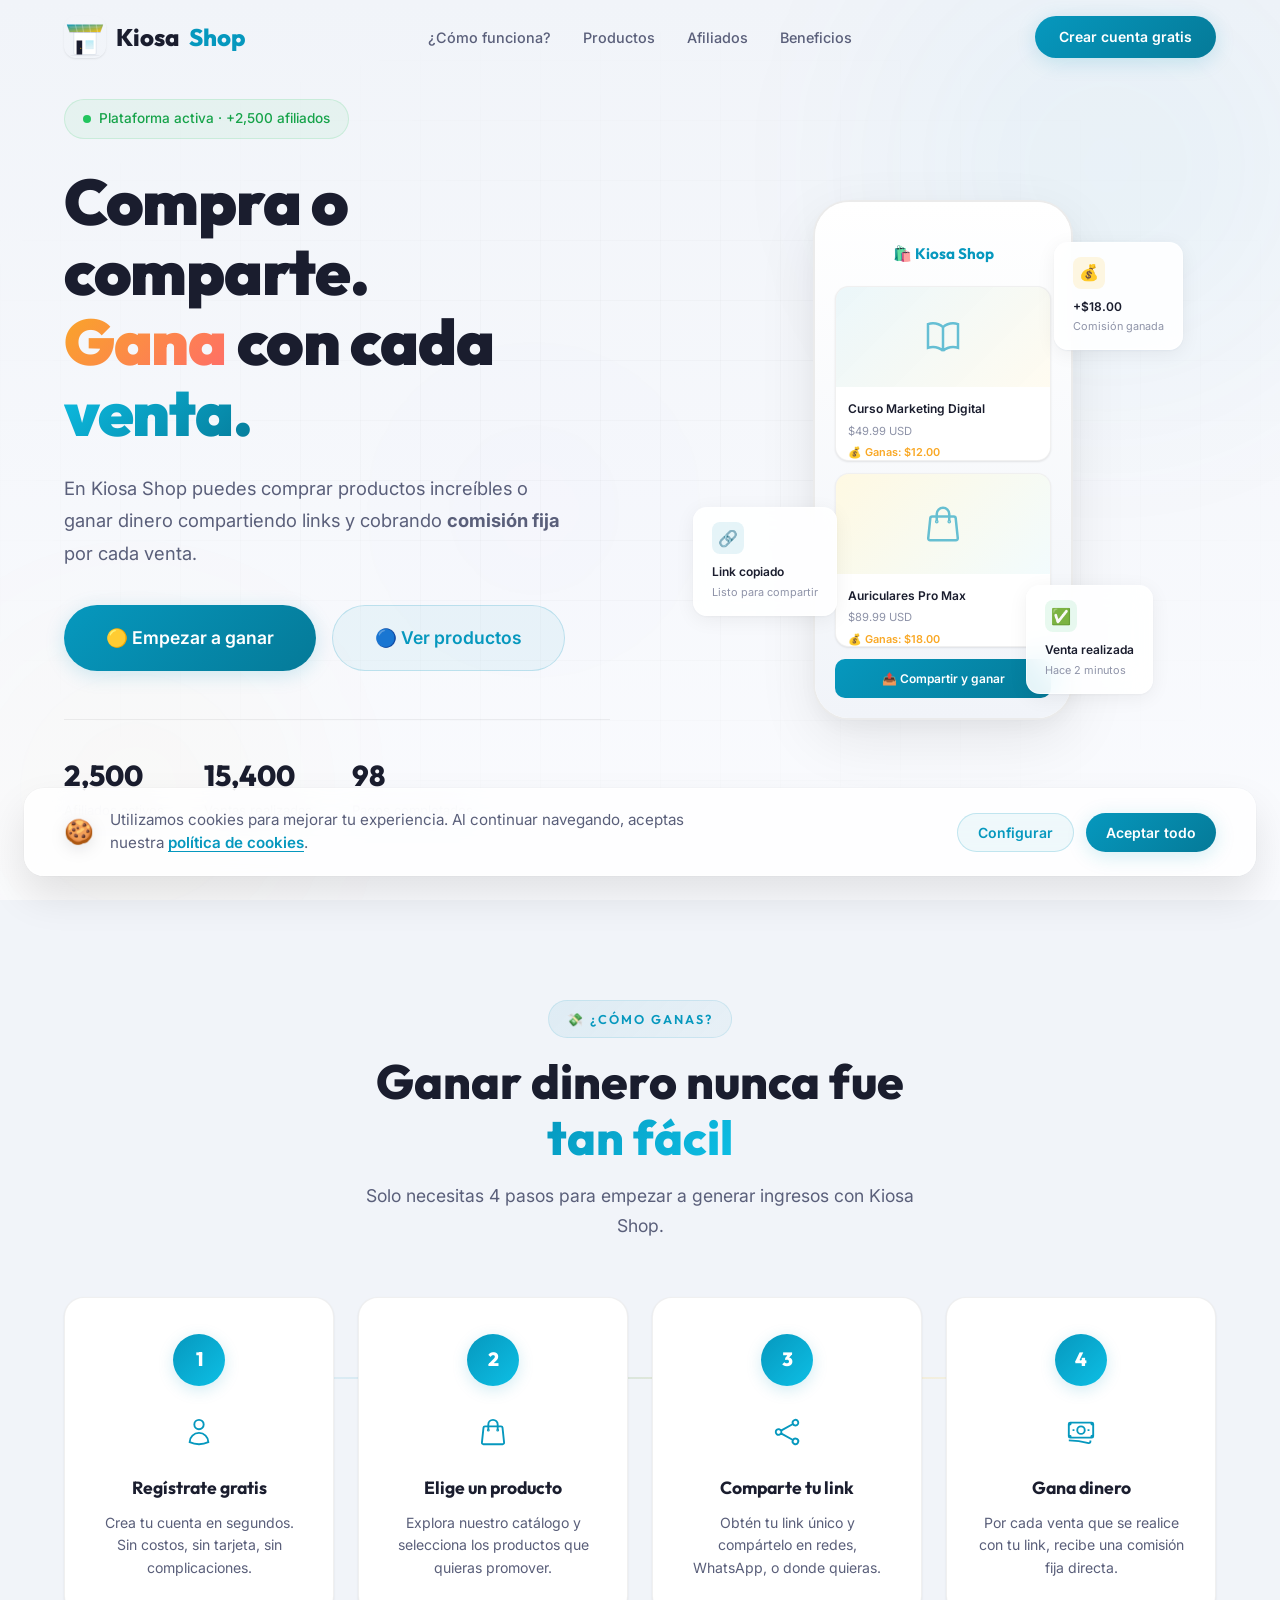
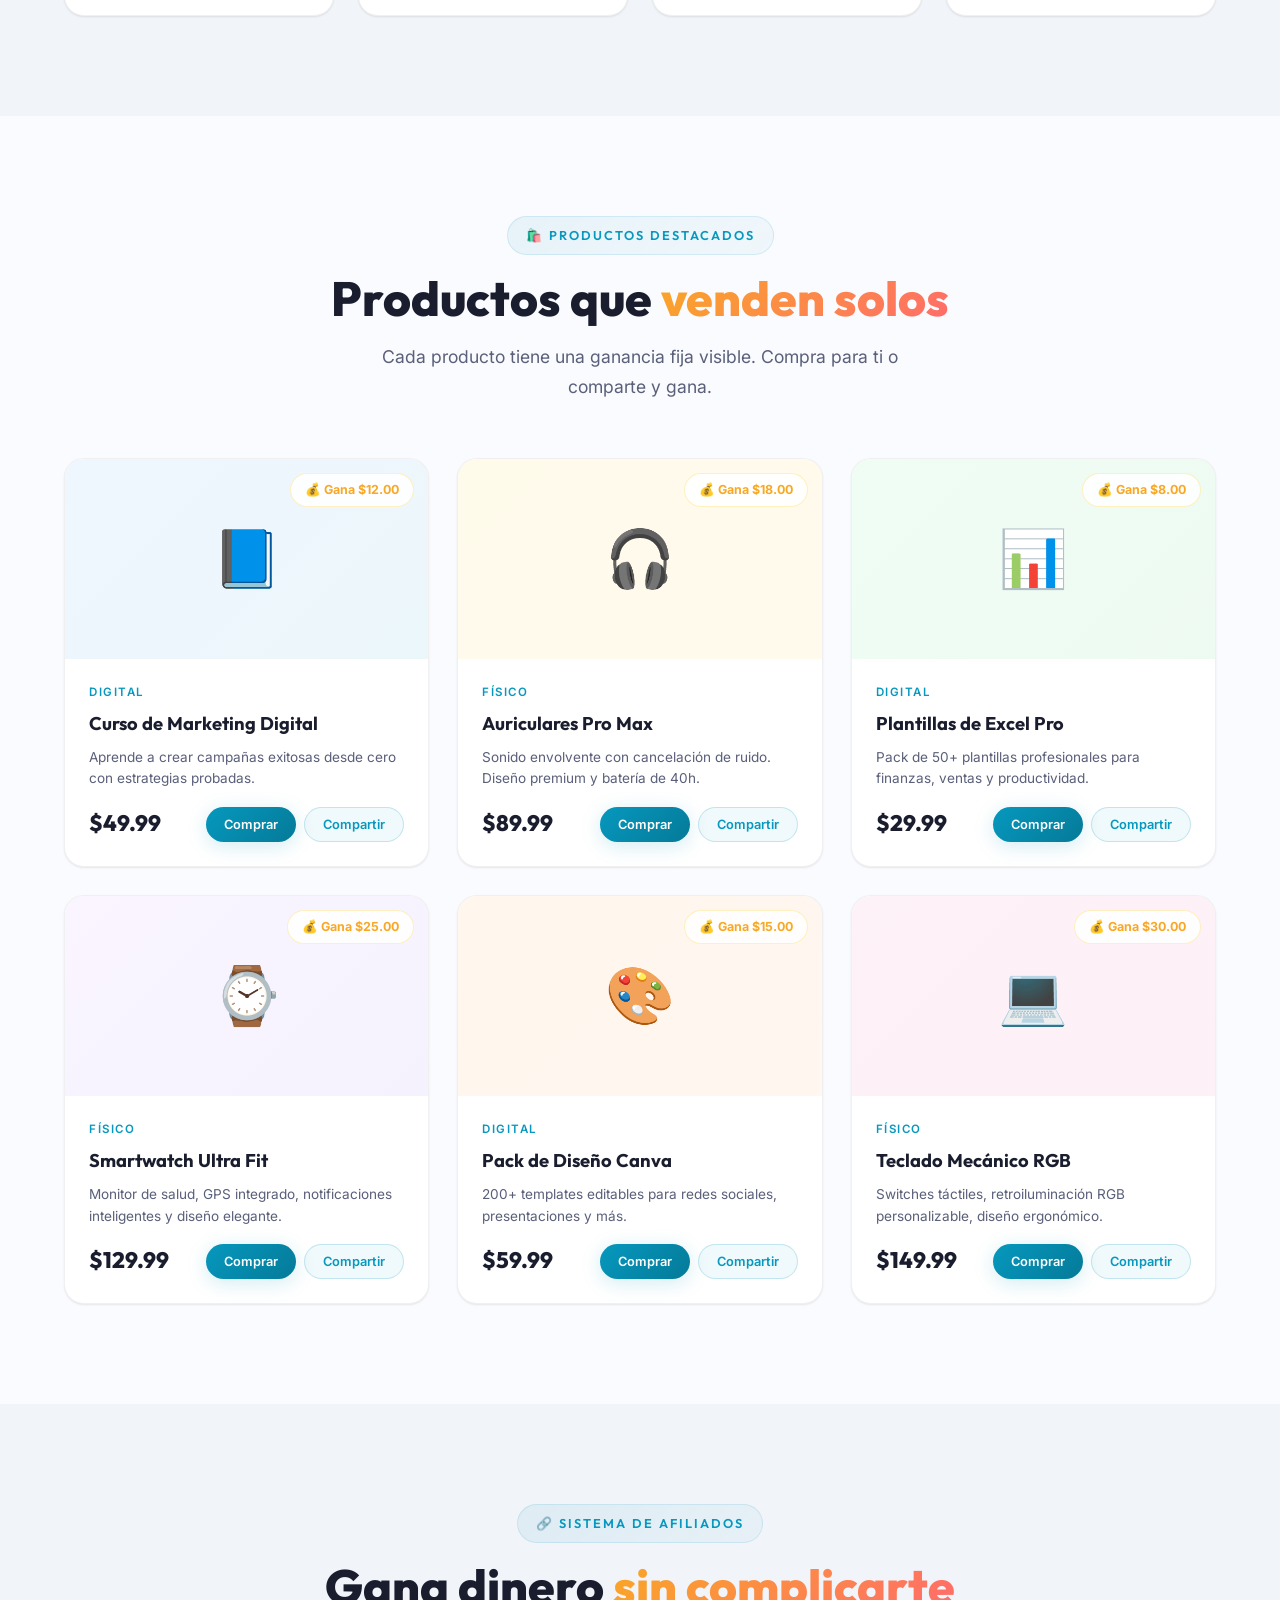
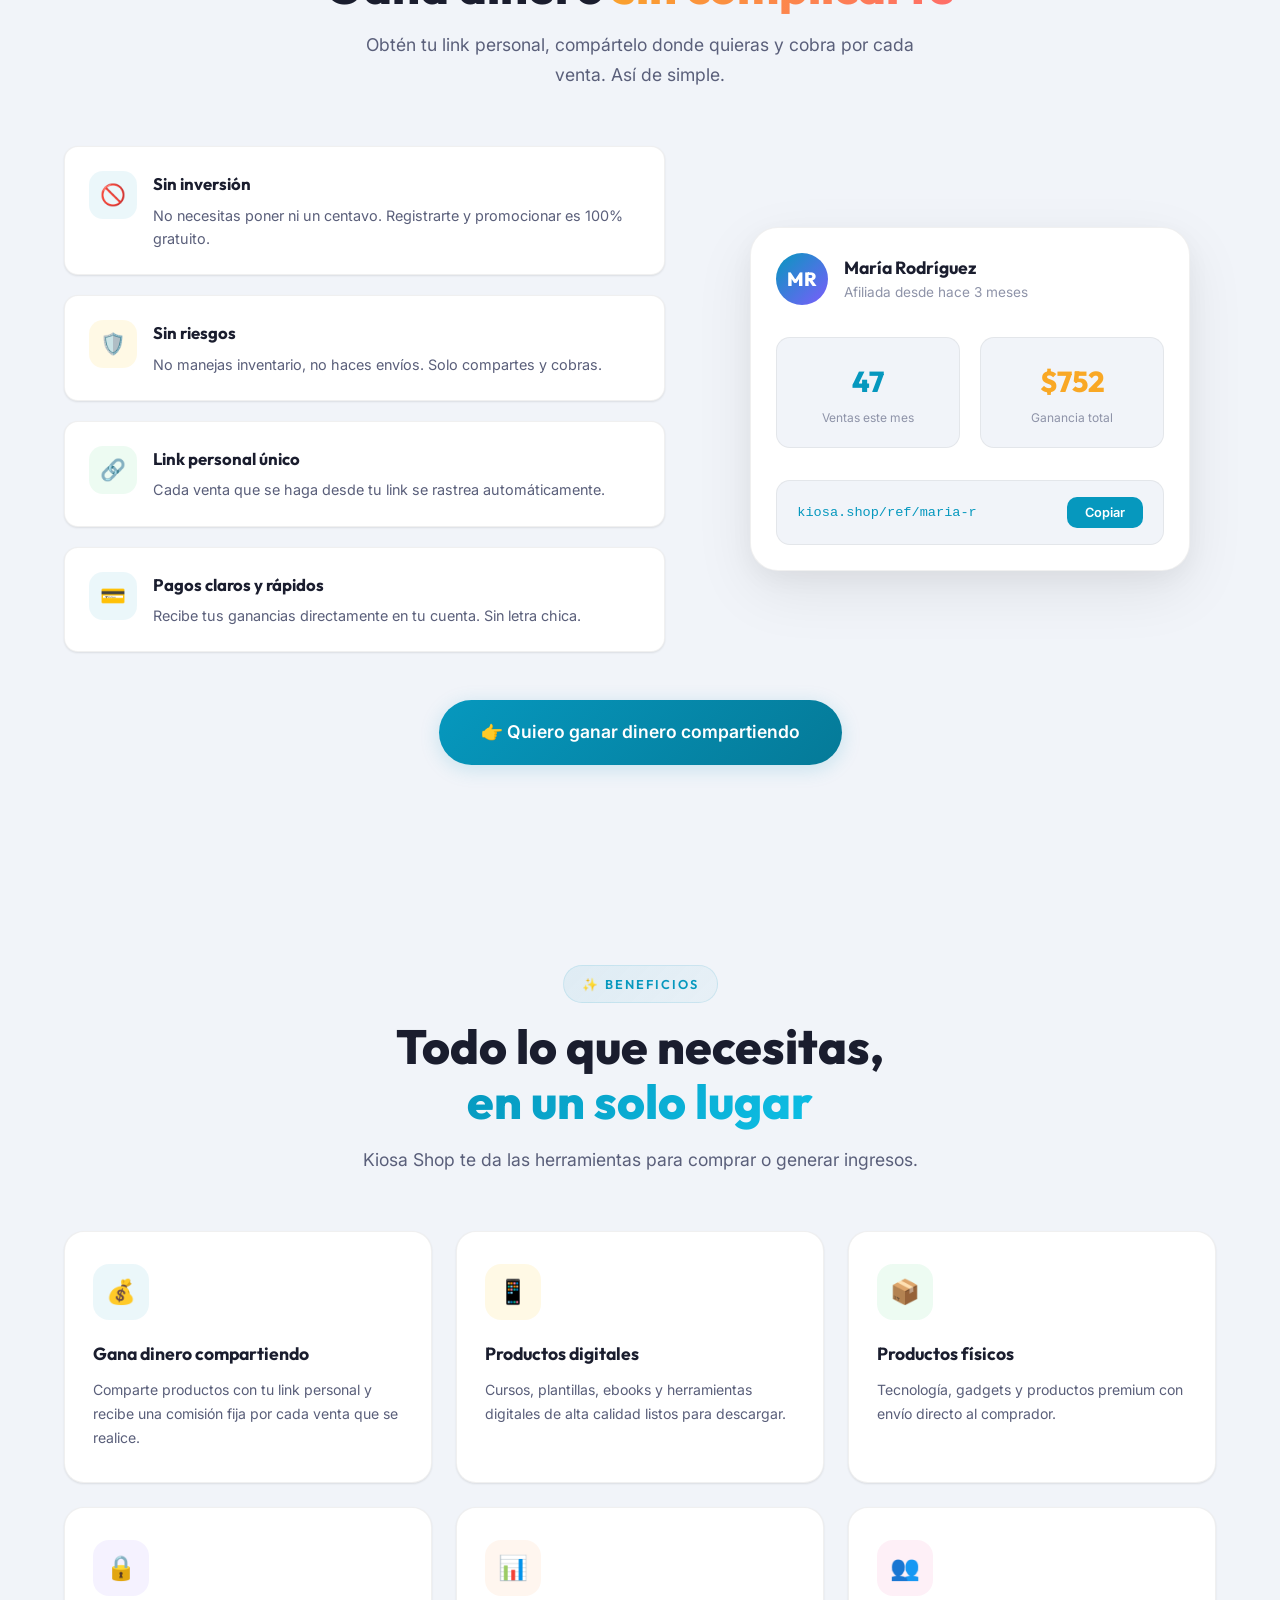
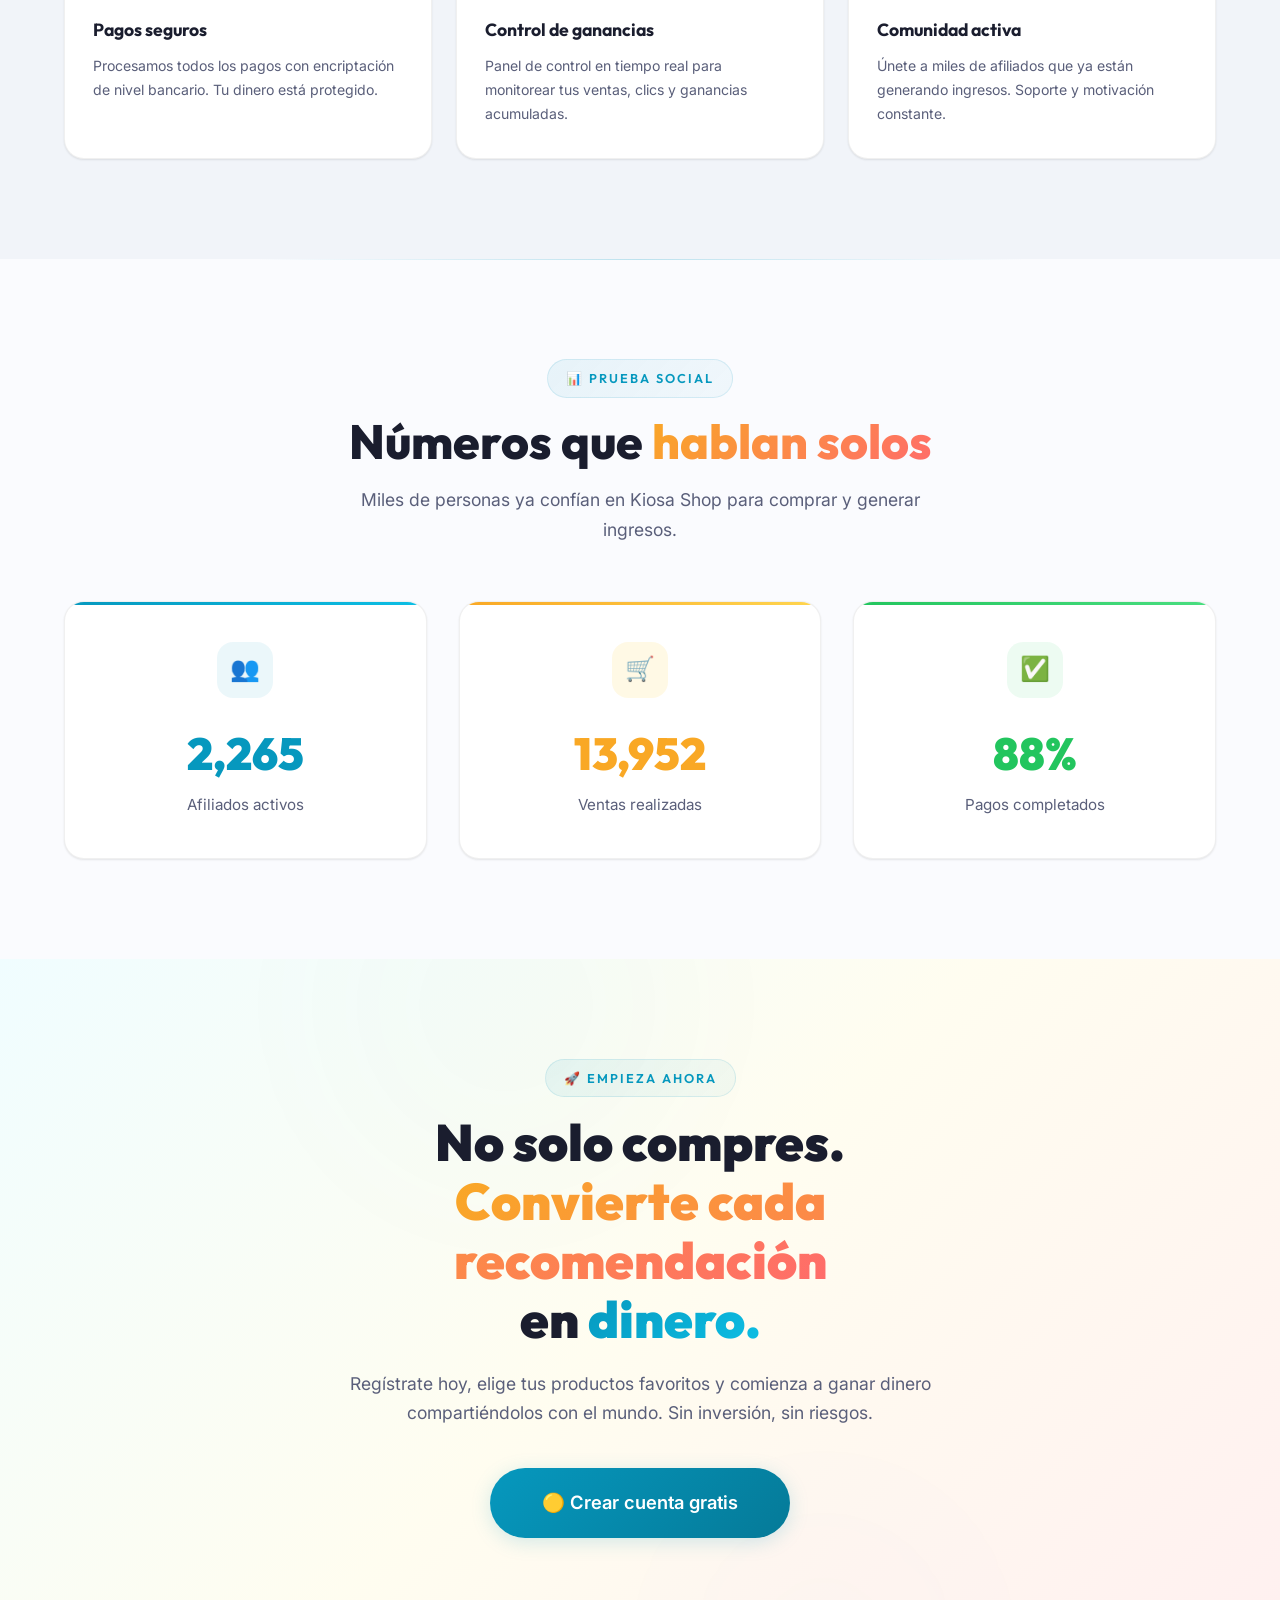
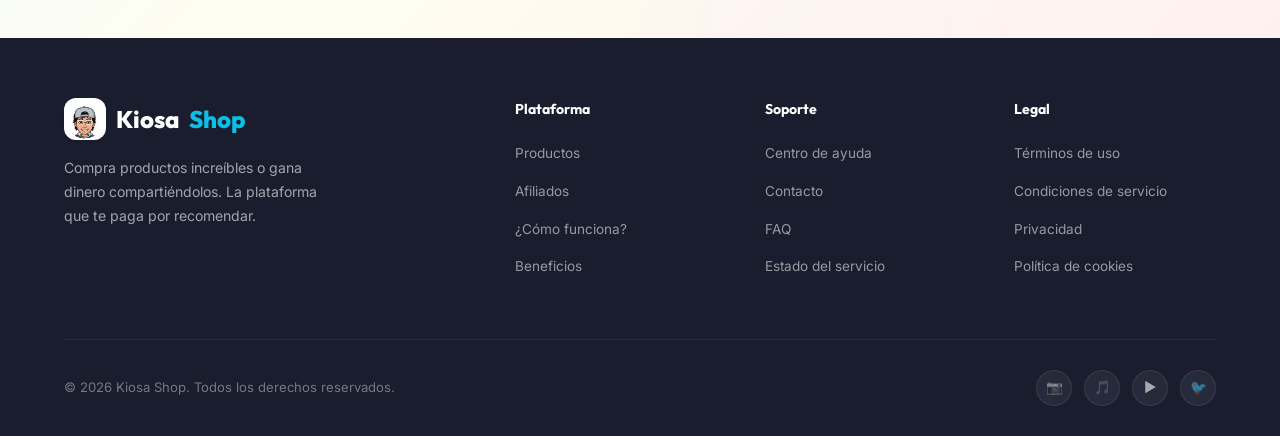
==== commit 13ec5412: "feat: introduce a cookie consent bar with styling and functional consent management." ====
--- a/index.html
+++ b/index.html
@@ -615,7 +615,6 @@
             </div>
         </div>
     </footer>
-
     <script src="main.js"></script>
 </body>
 
--- a/index.css
+++ b/index.css
@@ -1294,7 +1294,7 @@
     background: var(--bg-card);
     border: 1px solid var(--border-subtle);
     border-radius: var(--radius-xl);
-    padding: 40px;
+    padding: 25px;
     box-shadow: var(--shadow-elevated);
     position: relative;
     z-index: 2;
@@ -2095,4 +2095,132 @@
     height: 100%;
     z-index: 0;
     pointer-events: none;
+}
+
+/* =============================================
+   COOKIE CONSENT BAR
+   ============================================= */
+.cookie-bar {
+    position: fixed;
+    bottom: 24px;
+    left: 24px;
+    right: 24px;
+    z-index: 9999;
+    background: rgba(255, 255, 255, 0.8);
+    backdrop-filter: blur(20px) saturate(160%);
+    -webkit-backdrop-filter: blur(20px) saturate(160%);
+    border: 1px solid rgba(255, 255, 255, 0.4);
+    border-radius: var(--radius-lg);
+    box-shadow:
+        0 20px 40px rgba(0, 0, 0, 0.1),
+        0 0 0 1px rgba(0, 0, 0, 0.02);
+    padding: 20px 0;
+    transform: translateY(150%);
+    transition: transform 0.8s cubic-bezier(0.16, 1, 0.3, 1);
+    visibility: hidden;
+}
+
+.cookie-bar.active {
+    transform: translateY(0);
+    visibility: visible;
+}
+
+.cookie-content {
+    display: flex;
+    align-items: center;
+    justify-content: space-between;
+    gap: 32px;
+}
+
+.cookie-text {
+    display: flex;
+    align-items: center;
+    gap: 16px;
+}
+
+.cookie-icon {
+    font-size: 1.5rem;
+    filter: drop-shadow(0 4px 8px rgba(0, 0, 0, 0.1));
+    animation: cookieBounce 3s ease-in-out infinite;
+}
+
+.cookie-text p {
+    font-size: 0.95rem;
+    color: var(--text-secondary);
+    max-width: 600px;
+    line-height: 1.5;
+}
+
+.cookie-text a {
+    color: var(--primary-500);
+    font-weight: 600;
+    text-decoration: underline;
+    text-underline-offset: 3px;
+    transition: color 0.2s ease;
+}
+
+.cookie-text a:hover {
+    color: var(--primary-400);
+}
+
+.cookie-actions {
+    display: flex;
+    gap: 12px;
+    flex-shrink: 0;
+}
+
+@keyframes cookieBounce {
+
+    0%,
+    100% {
+        transform: translateY(0) rotate(0);
+    }
+
+    50% {
+        transform: translateY(-5px) rotate(10deg);
+    }
+}
+
+/* Responsive Cookie Bar */
+@media (max-width: 992px) {
+    .cookie-content {
+        flex-direction: column;
+        align-items: flex-start;
+        gap: 20px;
+    }
+
+    .cookie-actions {
+        width: 100%;
+        justify-content: flex-end;
+    }
+}
+
+@media (max-width: 576px) {
+    .cookie-bar {
+        bottom: 12px;
+        left: 12px;
+        right: 12px;
+        padding: 16px 0;
+    }
+
+    .cookie-text {
+        align-items: flex-start;
+    }
+
+    .cookie-icon {
+        font-size: 1.25rem;
+    }
+
+    .cookie-text p {
+        font-size: 0.85rem;
+    }
+
+    .cookie-actions {
+        flex-direction: column;
+        gap: 8px;
+    }
+
+    .cookie-actions .btn {
+        width: 100%;
+    }
 }
